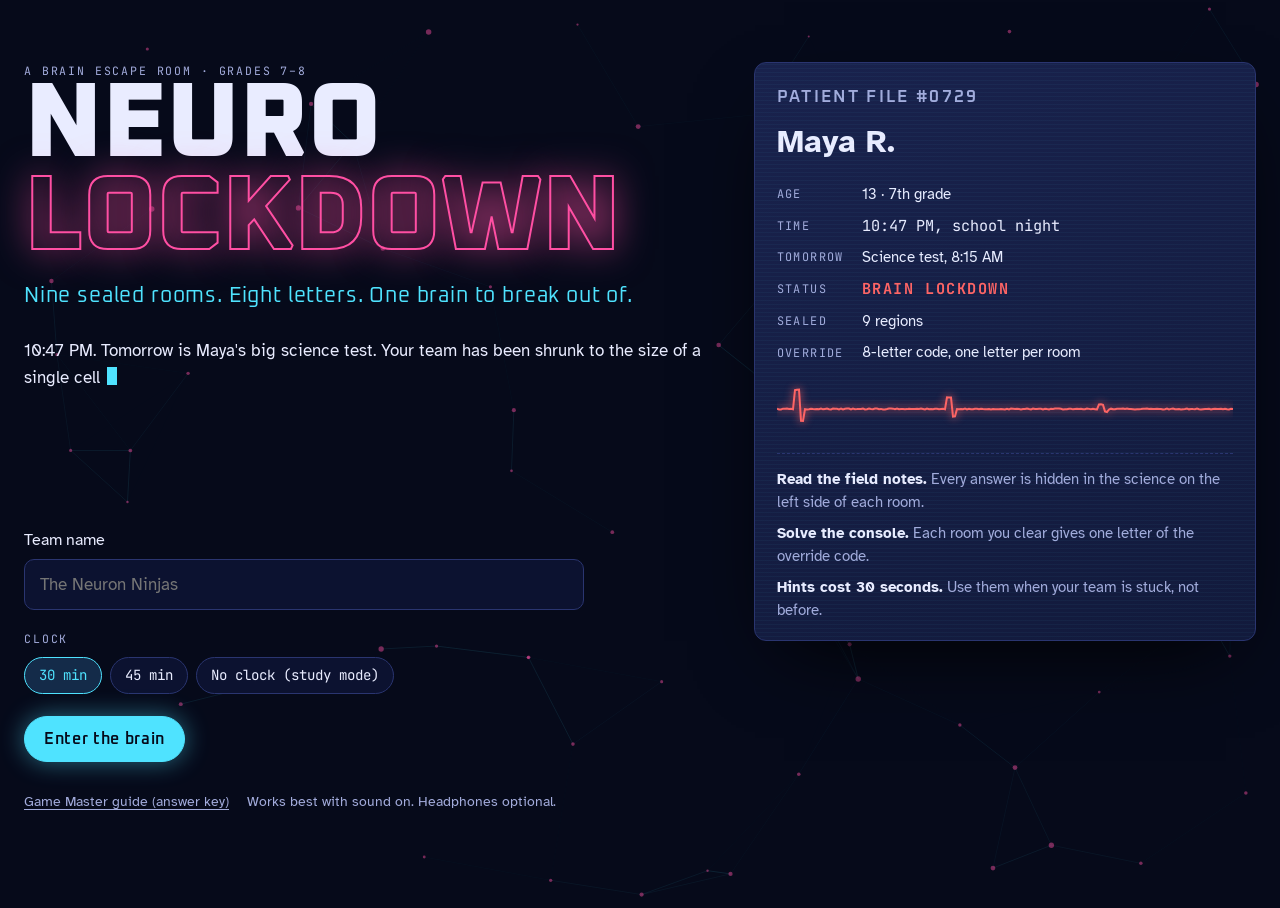
==== index.html @ 2f222283 "Add Neuro Lockdown, a brain escape room for the Choice Board project Nine-room browser escape room c" ====
<!doctype html>
<html lang="en">
<head>
<meta charset="utf-8">
<meta name="viewport" content="width=device-width, initial-scale=1, viewport-fit=cover">
<title>Neuro Lockdown</title>
<link rel="preconnect" href="https://fonts.googleapis.com">
<link rel="preconnect" href="https://fonts.gstatic.com" crossorigin>
<link rel="stylesheet" href="https://fonts.googleapis.com/css2?family=Atkinson+Hyperlegible:ital,wght@0,400;0,700;1,400&family=JetBrains+Mono:wght@400;600;700&family=Oxanium:wght@500;600;700;800&display=swap">
<style>
/* Layout: a fluorescence-microscope lab console. Brain map on the left, mission log on the right;
   each room opens as a two-bay station: field notes (learn) beside the puzzle console (prove it). */
:root{
  --void:#060a1a;      /* microscope darkfield */
  --deep:#0c1230;
  --panel:#121a3c;
  --panel-2:#19224d;
  --line:#2a3570;
  --text:#e9ecff;
  --muted:#a2abdb;
  --stain:#ff4fa3;     /* fluorescent neuron stain */
  --signal:#4fe3ff;    /* calcium-imaging cyan */
  --heat:#ffb547;      /* fMRI activation amber */
  --ok:#57efa2;
  --bad:#ff6363;
  --f-display:"Oxanium","Trebuchet MS",system-ui,sans-serif;
  --f-body:"Atkinson Hyperlegible",Verdana,system-ui,sans-serif;
  --f-mono:"JetBrains Mono",ui-monospace,Menlo,Consolas,monospace;
  --r:12px;
  --alarm:0;
  color-scheme:dark;
}
*{box-sizing:border-box}
[hidden]{display:none!important}
html,body{height:100%}
body{background:var(--void);color:var(--text);font:16px/1.55 var(--f-body);-webkit-font-smoothing:antialiased;overflow-x:hidden}
button,input,select{font:inherit;color:inherit}
button{cursor:pointer}
:focus-visible{outline:3px solid var(--signal);outline-offset:3px;border-radius:6px}
h1,h2,h3,h4{font-family:var(--f-display);text-wrap:balance;margin:0;letter-spacing:.01em}
p{margin:0}
.mono{font-family:var(--f-mono);font-variant-numeric:tabular-nums}
.eyebrow{font-family:var(--f-mono);font-size:.72rem;letter-spacing:.16em;text-transform:uppercase;color:var(--muted)}
#net{position:fixed;inset:0;width:100%;height:100%;z-index:0;pointer-events:none}
.app{position:relative;z-index:1;min-height:100%;display:flex;flex-direction:column;padding-inline:16px;padding-block:0 32px}
.wrap{width:100%;max-width:1240px;margin-inline:auto}

/* ---------- buttons ---------- */
.btn{display:inline-flex;align-items:center;justify-content:center;gap:.5em;border:1px solid var(--line);background:var(--panel-2);border-radius:999px;padding:.62em 1.2em;font-family:var(--f-display);font-weight:600;letter-spacing:.04em;transition:transform .15s,background .15s,border-color .15s,box-shadow .15s}
.btn:hover{border-color:var(--signal);transform:translateY(-1px)}
.btn:active{transform:translateY(1px)}
.btn:disabled{opacity:.45;cursor:not-allowed;transform:none}
.btn.primary{background:var(--signal);color:var(--void);border-color:var(--signal);box-shadow:0 0 24px color-mix(in srgb,var(--signal) 45%,transparent)}
.btn.primary:hover{box-shadow:0 0 36px color-mix(in srgb,var(--signal) 70%,transparent)}
.btn.ghost{background:transparent}
.btn.small{padding:.4em .9em;font-size:.85rem}
.linkbtn{background:none;border:0;color:var(--muted);text-decoration:underline;text-underline-offset:3px;padding:0}
.linkbtn:hover{color:var(--text)}

/* ---------- intro ---------- */
#intro{padding-block:clamp(24px,6vh,72px) 24px}
.intro-grid{display:grid;grid-template-columns:minmax(0,1.35fr) minmax(0,1fr);gap:clamp(24px,4vw,56px);align-items:start}
.title{font-size:clamp(3rem,9vw,6.6rem);line-height:.88;font-weight:800;letter-spacing:-.01em;text-transform:uppercase}
.title .l1{display:block;color:var(--text)}
.title .l2{display:block;color:transparent;-webkit-text-stroke:2px var(--stain);text-shadow:0 0 38px color-mix(in srgb,var(--stain) 55%,transparent)}
.tagline{margin-top:14px;font-family:var(--f-display);font-size:clamp(1.05rem,2vw,1.3rem);color:var(--signal);letter-spacing:.04em}
.story{margin-top:26px;max-width:62ch;font-size:1.08rem;color:var(--text);min-height:9.5em}
.story .caret{display:inline-block;width:.55em;height:1.05em;background:var(--signal);vertical-align:-.15em;margin-left:2px;animation:blink 1s steps(1) infinite}
@keyframes blink{50%{opacity:0}}
.setup{margin-top:26px;display:grid;gap:16px;max-width:560px}
.field label{display:block;margin-bottom:6px}
.field input[type=text]{width:100%;background:var(--deep);border:1px solid var(--line);border-radius:10px;padding:.7em .9em;font-size:1.05rem}
.field input[type=text]:focus{border-color:var(--signal);outline:none;box-shadow:0 0 0 3px color-mix(in srgb,var(--signal) 30%,transparent)}
.seg{display:flex;flex-wrap:wrap;gap:8px}
.seg input{position:absolute;opacity:0;pointer-events:none}
.seg label{border:1px solid var(--line);border-radius:999px;padding:.45em 1em;cursor:pointer;font-family:var(--f-mono);font-size:.88rem;background:var(--deep)}
.seg input:checked+label{border-color:var(--signal);color:var(--signal);background:color-mix(in srgb,var(--signal) 12%,var(--deep))}
.seg input:focus-visible+label{outline:3px solid var(--signal);outline-offset:2px}
.intro-actions{display:flex;flex-wrap:wrap;gap:12px;align-items:center}
.intro-foot{margin-top:28px;display:flex;flex-wrap:wrap;gap:18px;color:var(--muted);font-size:.9rem}

.casefile{position:relative;background:linear-gradient(160deg,var(--panel-2),var(--panel));border:1px solid var(--line);border-radius:var(--r);padding:22px 22px 18px;box-shadow:0 30px 80px -30px #000}
.casefile::before{content:"";position:absolute;inset:0;border-radius:inherit;background:repeating-linear-gradient(0deg,transparent 0 3px,color-mix(in srgb,var(--signal) 4%,transparent) 3px 4px);pointer-events:none}
.casefile h2{font-size:1.05rem;letter-spacing:.14em;text-transform:uppercase;color:var(--muted);font-weight:600}
.casefile .pname{font-size:2rem;font-weight:700;margin-top:6px}
.casefile dl{display:grid;grid-template-columns:auto 1fr;gap:8px 18px;margin:16px 0 0;font-size:.95rem}
.casefile dt{font-family:var(--f-mono);font-size:.74rem;letter-spacing:.12em;text-transform:uppercase;color:var(--muted);padding-top:.2em}
.casefile dd{margin:0}
.status-lock{color:var(--bad);font-family:var(--f-mono);font-weight:700;letter-spacing:.1em;animation:flick 2.4s infinite}
@keyframes flick{0%,100%{opacity:1}47%{opacity:1}48%{opacity:.3}50%{opacity:1}72%{opacity:.6}73%{opacity:1}}
.mini-ecg{margin-top:16px;width:100%;height:56px;display:block}
.howto{margin-top:16px;border-top:1px dashed var(--line);padding-top:14px;display:grid;gap:8px;font-size:.93rem;color:var(--muted)}
.howto b{color:var(--text)}

/* ---------- HUD ---------- */
#hud{position:sticky;top:env(safe-area-inset-top,0px);z-index:20;margin-inline:-16px;padding:10px 16px;background:color-mix(in srgb,var(--void) 82%,transparent);backdrop-filter:blur(10px);border-bottom:1px solid var(--line)}
.hud-in{display:flex;align-items:center;gap:16px 24px;flex-wrap:wrap}
.brand{font-family:var(--f-display);font-weight:800;letter-spacing:.08em;text-transform:uppercase;font-size:1rem;line-height:1.1}
.brand small{display:block;font-family:var(--f-mono);font-weight:400;letter-spacing:.1em;color:var(--muted);font-size:.7rem;text-transform:none}
.timer{font-family:var(--f-mono);font-weight:700;font-size:1.7rem;font-variant-numeric:tabular-nums;color:var(--heat);text-shadow:0 0 18px color-mix(in srgb,var(--heat) 45%,transparent);min-width:5.2ch}
.timer.low{color:var(--bad);animation:pulse 1s infinite}
.timer.over{color:var(--bad)}
@keyframes pulse{50%{opacity:.55}}
.code{display:flex;gap:6px;align-items:center}
.code .lbl{margin-right:4px}
.slot{width:30px;height:38px;border-radius:6px;border:1px dashed var(--line);display:grid;place-items:center;font-family:var(--f-mono);font-weight:700;font-size:1.1rem;color:var(--muted)}
.slot.on{border:1px solid var(--stain);color:var(--text);background:color-mix(in srgb,var(--stain) 18%,var(--deep));box-shadow:0 0 14px color-mix(in srgb,var(--stain) 40%,transparent)}
.slot.pop{animation:pop .7s cubic-bezier(.2,1.6,.4,1)}
@keyframes pop{0%{transform:scale(.3) rotate(-20deg)}100%{transform:none}}
.hud-actions{margin-left:auto;display:flex;gap:8px;flex-wrap:wrap}

/* ---------- hub ---------- */
#hub{padding-block:22px}
.hub-grid{display:grid;grid-template-columns:minmax(0,1.55fr) minmax(0,1fr);gap:24px;align-items:start}
.mapcard{position:relative;background:radial-gradient(120% 90% at 40% 45%,color-mix(in srgb,var(--panel-2) 90%,transparent),color-mix(in srgb,var(--deep) 70%,transparent));border:1px solid var(--line);border-radius:var(--r);padding:14px}
.mapcard .eyebrow{position:absolute;left:18px;top:14px}
.maplegend{display:flex;gap:16px;flex-wrap:wrap;font-size:.82rem;color:var(--muted);padding:4px 6px 0}
.maplegend i{display:inline-block;width:10px;height:10px;border-radius:50%;margin-right:6px;vertical-align:-1px}
#brain{width:100%;height:auto;display:block;overflow:visible}
#brain .cere{fill:color-mix(in srgb,var(--panel-2) 70%,var(--void));stroke:color-mix(in srgb,var(--signal) 55%,transparent);stroke-width:2}
#brain .lobe{opacity:.55}
#brain .lobe.frontal{fill:color-mix(in srgb,var(--heat) 22%,transparent)}
#brain .lobe.temporal{fill:color-mix(in srgb,var(--signal) 18%,transparent)}
#brain .gyri path{fill:none;stroke:color-mix(in srgb,var(--signal) 22%,transparent);stroke-width:1.6;stroke-linecap:round}
#brain .sulcus{fill:none;stroke:color-mix(in srgb,var(--signal) 50%,transparent);stroke-width:2.2;stroke-linecap:round}
#brain .cbl{fill:color-mix(in srgb,var(--panel) 80%,var(--void));stroke:color-mix(in srgb,var(--signal) 40%,transparent);stroke-width:2}
#brain .cbl-f{fill:none;stroke:color-mix(in srgb,var(--signal) 25%,transparent);stroke-width:1.4}
#brain .stem{fill:color-mix(in srgb,var(--stain) 14%,var(--panel));stroke:color-mix(in srgb,var(--stain) 55%,transparent);stroke-width:2}
#brain .deep{fill:color-mix(in srgb,var(--stain) 30%,transparent);stroke:var(--stain);stroke-width:1.6}
#brain .hippo{fill:none;stroke:color-mix(in srgb,var(--stain) 55%,transparent);stroke-width:12;stroke-linecap:round}
#brain .ring{fill:none;stroke:color-mix(in srgb,var(--stain) 60%,transparent);stroke-width:3;stroke-dasharray:3 7;stroke-linecap:round}
#brain .neuron{fill:none;stroke:color-mix(in srgb,var(--signal) 70%,transparent);stroke-width:2;stroke-linecap:round}
#brain .neuron-soma{fill:color-mix(in srgb,var(--signal) 40%,transparent);stroke:var(--signal);stroke-width:1.5}
#brain .face-lbl{font-family:var(--f-mono);font-size:11px;letter-spacing:.14em;fill:var(--muted)}
.mk{cursor:pointer}
.mk .ring-a{fill:none;stroke:var(--signal);stroke-width:2;opacity:0;transform-box:fill-box;transform-origin:center}
.mk.open .ring-a{opacity:1;animation:ping 2s infinite}
@keyframes ping{0%{transform:scale(.8);opacity:.9}100%{transform:scale(2.1);opacity:0}}
.mk .dot{fill:var(--deep);stroke:var(--muted);stroke-width:2;transition:fill .2s}
.mk.open .dot{fill:color-mix(in srgb,var(--signal) 30%,var(--deep));stroke:var(--signal)}
.mk.solved .dot{fill:color-mix(in srgb,var(--ok) 30%,var(--deep));stroke:var(--ok)}
.mk.final.open .dot{fill:color-mix(in srgb,var(--heat) 35%,var(--deep));stroke:var(--heat)}
.mk.final.open .ring-a{stroke:var(--heat)}
.mk:hover .dot,.mk:focus-visible .dot{fill:color-mix(in srgb,var(--signal) 55%,var(--deep))}
.mk .glyph{fill:none;stroke:var(--muted);stroke-width:1.8;stroke-linecap:round;stroke-linejoin:round;pointer-events:none}
.mk .ltr{font-family:var(--f-mono);font-weight:700;font-size:14px;fill:var(--ok);pointer-events:none}
.mk .lbl{font-family:var(--f-display);font-weight:600;font-size:13.5px;fill:var(--text);paint-order:stroke;stroke:var(--void);stroke-width:4px;stroke-linejoin:round;pointer-events:none}
.mk.locked .lbl{fill:var(--muted)}
.mk:focus{outline:none}
.mk:focus-visible .dot{stroke:var(--heat);stroke-width:3}

.log{background:color-mix(in srgb,var(--panel) 92%,transparent);border:1px solid var(--line);border-radius:var(--r);padding:18px}
.log h2{font-size:1.25rem}
.log .brief{color:var(--muted);margin-top:6px;font-size:.95rem}
.progress{margin-top:14px;height:8px;background:var(--deep);border-radius:99px;overflow:hidden;border:1px solid var(--line)}
.progress i{display:block;height:100%;width:0;background:linear-gradient(90deg,var(--signal),var(--stain));transition:width .6s}
.rooms{list-style:none;margin:14px 0 0;padding:0;display:grid;gap:6px}
.rooms button{width:100%;display:grid;grid-template-columns:28px 1fr auto;gap:12px;align-items:center;text-align:left;border:1px solid transparent;background:transparent;border-radius:10px;padding:8px 10px;transition:background .15s,border-color .15s}
.rooms button:hover:not(:disabled){background:var(--panel-2);border-color:var(--line)}
.rooms button:disabled{cursor:not-allowed;opacity:.55}
.rooms .st{width:26px;height:26px;border-radius:50%;display:grid;place-items:center;border:2px solid var(--muted);font-family:var(--f-mono);font-size:.8rem;font-weight:700}
.rooms .open .st{border-color:var(--signal);box-shadow:0 0 10px color-mix(in srgb,var(--signal) 50%,transparent)}
.rooms .solved .st{border-color:var(--ok);color:var(--ok)}
.rooms .final .st{border-color:var(--heat)}
.rooms .nm{font-family:var(--f-display);font-weight:600;line-height:1.2}
.rooms .nm small{display:block;font-family:var(--f-body);font-weight:400;color:var(--muted);font-size:.84rem}
.rooms .tg{font-family:var(--f-mono);font-size:.72rem;letter-spacing:.1em;text-transform:uppercase;color:var(--muted)}
.rooms .solved .tg{color:var(--ok)}
.rooms .open .tg{color:var(--signal)}

/* ---------- room ---------- */
#room{padding-block:18px}
.room-head{display:flex;flex-wrap:wrap;align-items:end;gap:10px 20px;justify-content:space-between}
.room-head h2{font-size:clamp(1.8rem,4vw,2.7rem);line-height:1.05;font-weight:800}
.room-head h2 span{color:var(--stain)}
.room-head .sub{color:var(--muted);margin-top:4px}
.room-grid{margin-top:16px;display:grid;grid-template-columns:minmax(0,1fr) minmax(0,1.25fr);gap:18px;align-items:start}
.notes{background:color-mix(in srgb,var(--panel) 94%,transparent);border:1px solid var(--line);border-radius:var(--r);padding:20px 22px;max-height:calc(100vh - 190px);overflow:auto}
.notes .eyebrow{display:flex;justify-content:space-between;gap:8px}
.notes .lead{font-size:1.1rem;margin-top:10px}
.notes h4{font-size:1rem;letter-spacing:.06em;text-transform:uppercase;color:var(--signal);margin-top:18px}
.notes ul{margin:8px 0 0;padding-left:1.1em;display:grid;gap:4px}
.notes p{margin-top:8px}
.notes dl{margin:8px 0 0;display:grid;gap:10px}
.notes dt{font-family:var(--f-display);font-weight:700;color:var(--heat)}
.notes dd{margin:2px 0 0}
.notes .pron{font-family:var(--f-mono);font-size:.85em;color:var(--muted)}
.notes .mission{margin-top:18px;border:1px solid color-mix(in srgb,var(--heat) 50%,var(--line));background:color-mix(in srgb,var(--heat) 8%,transparent);border-radius:10px;padding:12px 14px}
.notes .mission b{color:var(--heat);font-family:var(--f-display);letter-spacing:.06em;text-transform:uppercase;font-size:.85rem;display:block}
.term{color:var(--stain);font-weight:700}
.console{position:relative;background:linear-gradient(180deg,var(--panel-2),var(--panel));border:1px solid var(--line);border-radius:var(--r);padding:20px;min-height:420px;overflow:hidden}
.console::after{content:"";position:absolute;inset:0;pointer-events:none;background:radial-gradient(120% 90% at 50% 50%,transparent 55%,color-mix(in srgb,var(--bad) calc(var(--alarm) * 60%),transparent));transition:background .6s}
.console h3{font-size:1.05rem;letter-spacing:.1em;text-transform:uppercase;color:var(--muted);font-weight:600}
.feedback{min-height:1.6em;margin-top:12px;font-weight:700}
.feedback.good{color:var(--ok)}
.feedback.badf{color:var(--bad)}
.hintbar{margin-top:14px;display:flex;flex-wrap:wrap;gap:10px;align-items:center}
.hintbar .cost{color:var(--muted);font-size:.85rem}
.hints{list-style:none;padding:0;margin:10px 0 0;display:grid;gap:8px}
.hints li{border-left:3px solid var(--heat);background:color-mix(in srgb,var(--heat) 8%,transparent);padding:8px 12px;border-radius:0 8px 8px 0;animation:slidein .35s ease-out}
@keyframes slidein{from{opacity:0;transform:translateX(-8px)}}
.shake{animation:shake .45s}
@keyframes shake{20%,60%{transform:translateX(-7px)}40%,80%{transform:translateX(7px)}}

/* solved overlay */
.solved-panel{display:grid;gap:16px;justify-items:start;animation:slidein .4s}
.bigletter{width:110px;height:130px;border-radius:14px;display:grid;place-items:center;font-family:var(--f-mono);font-weight:700;font-size:4.2rem;color:var(--text);background:color-mix(in srgb,var(--stain) 22%,var(--deep));border:2px solid var(--stain);box-shadow:0 0 50px color-mix(in srgb,var(--stain) 60%,transparent);animation:flip .9s cubic-bezier(.2,1.4,.4,1)}
@keyframes flip{0%{transform:perspective(500px) rotateY(180deg) scale(.4);opacity:0}100%{transform:none;opacity:1}}
.factcard{border:1px solid var(--line);border-radius:10px;padding:12px 14px;background:var(--deep);max-width:60ch}
.factcard b{font-family:var(--f-display);color:var(--signal);letter-spacing:.06em;text-transform:uppercase;font-size:.8rem;display:block;margin-bottom:4px}
.row{display:flex;flex-wrap:wrap;gap:10px;align-items:center}

/* brainstem */
.monitor{background:#02060f;border:1px solid var(--line);border-radius:10px;padding:10px 12px}
.ecg{width:100%;height:120px;display:block}
.vitals{display:flex;flex-wrap:wrap;gap:6px 18px;font-family:var(--f-mono);font-size:.82rem;color:var(--muted);margin-top:6px}
.vitals b{color:var(--ok);font-size:1.05rem}
.vitals .sys{margin-left:auto;color:var(--bad);font-weight:700;letter-spacing:.08em}
.vitals .sys.ok{color:var(--ok)}
.sliders{display:grid;gap:14px;margin-top:16px}
.sl label{display:flex;justify-content:space-between;gap:10px;font-family:var(--f-display);font-weight:600}
.sl label output{font-family:var(--f-mono);color:var(--heat);font-size:1.05rem}
.sl small{display:block;color:var(--muted);font-size:.85rem;margin-bottom:4px}
input[type=range]{width:100%;accent-color:var(--signal);height:28px}
.chips{display:flex;flex-wrap:wrap;gap:8px;margin-top:6px}
.chip{border:1px solid var(--line);background:var(--deep);border-radius:999px;padding:.45em 1em;font-family:var(--f-display);font-weight:600}
.chip[aria-pressed=true]{border-color:var(--heat);color:var(--heat);background:color-mix(in srgb,var(--heat) 12%,var(--deep))}
fieldset{border:0;padding:0;margin:0}
legend{font-family:var(--f-display);font-weight:600;padding:0}

/* thalamus */
.board{position:relative;display:grid;grid-template-columns:1fr auto 1fr;gap:12px;align-items:center;margin-top:12px}
.board svg.cables{position:absolute;inset:0;width:100%;height:100%;pointer-events:none;overflow:visible}
.jacks{display:grid;gap:10px;position:relative;z-index:1}
.jack{display:flex;align-items:center;gap:10px;border:1px solid var(--line);background:var(--deep);border-radius:10px;padding:.55em .8em;font-family:var(--f-display);font-weight:600;text-align:left;line-height:1.15;transition:border-color .15s,background .15s}
.jacks.out .jack{flex-direction:row-reverse;text-align:right}
.jack .pin{flex:none;width:14px;height:14px;border-radius:50%;border:2px solid var(--muted);background:var(--void)}
.jack small{display:block;font-family:var(--f-body);font-weight:400;color:var(--muted);font-size:.78rem}
.jack.armed{border-color:var(--heat);background:color-mix(in srgb,var(--heat) 14%,var(--deep))}
.jack.wired .pin{border-color:var(--c,var(--signal));background:var(--c,var(--signal))}
.core{position:relative;z-index:0;width:clamp(74px,12vw,110px);aspect-ratio:1;border-radius:50%;display:grid;place-items:center;text-align:center;font-family:var(--f-mono);font-size:.68rem;letter-spacing:.12em;color:var(--stain);background:radial-gradient(circle,color-mix(in srgb,var(--stain) 30%,var(--deep)),var(--deep) 70%);border:2px solid color-mix(in srgb,var(--stain) 60%,transparent)}
.core.live{animation:corepulse 1.2s infinite}
@keyframes corepulse{50%{box-shadow:0 0 40px color-mix(in srgb,var(--stain) 70%,transparent)}}
.cable{fill:none;stroke-width:3.5;stroke-linecap:round;opacity:.9}
.cable.flow{stroke-dasharray:6 10;animation:flow .6s linear infinite}
@keyframes flow{to{stroke-dashoffset:-16}}

/* hypothalamus */
.alertcard{border:1px solid var(--line);border-radius:12px;padding:16px;background:var(--deep);display:grid;grid-template-columns:auto 1fr;gap:16px;align-items:center;margin-top:12px}
.alertcard p{font-size:1.15rem;font-weight:700}
.alertcard .tag{font-family:var(--f-mono);font-size:.72rem;letter-spacing:.14em;color:var(--bad)}
.thermo{width:34px;height:120px;border-radius:17px;border:2px solid var(--line);position:relative;overflow:hidden;background:#02060f}
.thermo i{position:absolute;left:0;right:0;bottom:0;height:var(--lvl,90%);background:var(--bad);transition:height .8s,background .8s}
.thermo.okk i{background:var(--ok);height:50%}
.resp{display:grid;grid-template-columns:repeat(3,minmax(0,1fr));gap:10px;margin-top:16px}
.resp button{border:1px solid var(--line);background:var(--panel);border-radius:10px;padding:.8em .6em;font-family:var(--f-display);font-weight:600;line-height:1.2}
.resp button:hover{border-color:var(--signal)}
.resp button small{display:block;font-family:var(--f-body);font-weight:400;color:var(--muted);font-size:.78rem;margin-top:2px}
.pips{display:flex;gap:6px;margin-top:14px}
.pips i{flex:1;height:6px;border-radius:3px;background:var(--line)}
.pips i.on{background:var(--ok)}

/* amygdala */
.stressbar{display:grid;grid-template-columns:auto 1fr auto;gap:12px;align-items:center;font-family:var(--f-mono);font-size:.85rem}
.stressbar .bar{height:14px;border-radius:7px;background:var(--deep);border:1px solid var(--line);overflow:hidden}
.stressbar .bar i{display:block;height:100%;width:100%;background:linear-gradient(90deg,var(--heat),var(--bad));transition:width 1s}
.breathe-stage{position:relative;height:250px;display:grid;place-items:center;margin-top:10px}
.lung{width:90px;height:90px;border-radius:50%;background:radial-gradient(circle at 35% 35%,color-mix(in srgb,var(--signal) 80%,white),color-mix(in srgb,var(--signal) 35%,var(--deep)));box-shadow:0 0 60px color-mix(in srgb,var(--signal) 50%,transparent);transition:transform 4s cubic-bezier(.4,0,.3,1)}
.lung.in{transform:scale(2.4)}
.guide-ring{position:absolute;width:216px;height:216px;border-radius:50%;border:2px dashed color-mix(in srgb,var(--signal) 50%,transparent)}
.cue{text-align:center;margin:4px 0 12px;min-height:3.2em;font-family:var(--f-display);font-size:1.35rem;font-weight:700}
.cue small{display:block;font-family:var(--f-body);font-weight:400;font-size:.9rem;color:var(--muted)}
.breathe-btn{width:100%;padding:1em;border-radius:14px;border:2px solid var(--signal);background:color-mix(in srgb,var(--signal) 14%,var(--deep));font-family:var(--f-display);font-weight:700;font-size:1.1rem;letter-spacing:.06em;touch-action:none;user-select:none;-webkit-user-select:none}
.breathe-btn.hold{background:var(--signal);color:var(--void)}
.cycles{display:flex;gap:10px;justify-content:center;margin-top:12px}
.cycles i{width:14px;height:14px;border-radius:50%;border:2px solid var(--muted)}
.cycles i.on{background:var(--ok);border-color:var(--ok)}

/* hippocampus */
.orbs{display:grid;grid-template-columns:repeat(2,minmax(0,1fr));gap:14px;max-width:420px;margin:16px auto 0}
.orb{aspect-ratio:1.35;border-radius:18px;border:2px solid color-mix(in srgb,var(--c) 55%,transparent);background:color-mix(in srgb,var(--c) 10%,var(--deep));display:grid;place-items:center;align-content:center;gap:6px;font-family:var(--f-display);font-weight:700;font-size:1.05rem;letter-spacing:.06em;color:var(--text);transition:background .12s,box-shadow .12s,transform .12s}
.orb svg{width:38px;height:38px;fill:none;stroke:var(--c);stroke-width:2;stroke-linecap:round;stroke-linejoin:round}
.orb.lit{background:color-mix(in srgb,var(--c) 70%,var(--deep));box-shadow:0 0 40px var(--c);transform:scale(1.04);color:var(--void)}
.orb.lit svg{stroke:var(--void)}
.orb:disabled{cursor:default}
.mem-status{text-align:center;margin-top:14px;font-family:var(--f-mono);color:var(--muted)}

/* temporal */
.radio{background:#02060f;border:1px solid var(--line);border-radius:12px;padding:14px}
.radio canvas{width:100%;height:90px;display:block}
.freq{display:flex;justify-content:space-between;align-items:baseline;margin-top:8px}
.freq .mhz{font-family:var(--f-mono);font-size:2rem;font-weight:700;color:var(--heat)}
.freq .lockst{font-family:var(--f-mono);font-size:.8rem;letter-spacing:.12em;color:var(--muted)}
.freq .lockst.on{color:var(--ok)}
.transcript{margin-top:14px;font-family:var(--f-mono);font-size:.95rem;line-height:1.6;border:1px dashed var(--line);border-radius:10px;padding:12px 14px;min-height:8.5em;transition:filter .2s;word-break:break-word}
.pw{display:flex;gap:10px;margin-top:14px;flex-wrap:wrap}
.pw input{flex:1;min-width:160px;background:var(--deep);border:1px solid var(--line);border-radius:10px;padding:.65em .9em;font-family:var(--f-mono);text-transform:uppercase;letter-spacing:.1em}

/* limbic */
.team{display:grid;grid-template-columns:repeat(4,minmax(0,1fr));gap:10px;margin-top:14px}
.member{border:1px solid var(--line);background:var(--deep);border-radius:12px;padding:14px 8px;font-family:var(--f-display);font-weight:700;line-height:1.2;min-height:84px;display:grid;place-items:center;text-align:center;transition:all .15s}
.member[aria-pressed=true]{border-color:var(--stain);background:color-mix(in srgb,var(--stain) 20%,var(--deep));box-shadow:0 0 18px color-mix(in srgb,var(--stain) 35%,transparent)}
.member.win{border-color:var(--ok);background:color-mix(in srgb,var(--ok) 18%,var(--deep))}
.member.out{opacity:.25}

/* synapse */
.syn-wrap{display:grid;grid-template-columns:minmax(0,1fr) minmax(0,1.1fr);gap:16px;align-items:center;margin-top:12px}
.syn svg{width:100%;height:auto;display:block}
.scen{border:1px solid var(--line);border-radius:12px;background:var(--deep);padding:16px}
.scen p{font-size:1.1rem;font-weight:700;margin-top:6px}
.mols{display:grid;grid-template-columns:repeat(3,minmax(0,1fr));gap:10px;margin-top:14px}
.mol{font-size:.92rem;min-width:0;overflow-wrap:anywhere;border:2px solid var(--c);background:color-mix(in srgb,var(--c) 12%,var(--deep));border-radius:12px;padding:.8em .4em;font-family:var(--f-display);font-weight:700;line-height:1.2}
.mol:hover{background:color-mix(in srgb,var(--c) 26%,var(--deep))}
.mol small{display:block;font-family:var(--f-mono);font-weight:400;font-size:.72rem;color:var(--muted);margin-top:3px}

/* frontal */
.codebox{display:flex;gap:8px;flex-wrap:wrap;justify-content:center;margin-top:18px}
.cslot{width:48px;height:60px;border-radius:10px;border:2px dashed var(--line);display:grid;place-items:center;font-family:var(--f-mono);font-weight:700;font-size:1.8rem;background:var(--deep)}
.cslot.fill{border:2px solid var(--signal);color:var(--text);cursor:pointer}
.tiles{display:flex;gap:8px;flex-wrap:wrap;justify-content:center;margin-top:18px;min-height:60px}
.tile{width:48px;height:56px;border-radius:10px;border:1px solid var(--stain);background:color-mix(in srgb,var(--stain) 20%,var(--deep));font-family:var(--f-mono);font-weight:700;font-size:1.6rem;transition:transform .15s}
.tile:hover{transform:translateY(-3px)}
.tile:disabled{visibility:hidden}
.redzone{margin-top:26px;border-top:1px dashed var(--line);padding-top:18px;display:grid;justify-items:center;gap:8px;text-align:center}
.bigred{width:120px;height:120px;border-radius:50%;border:6px solid #5a1020;background:radial-gradient(circle at 38% 32%,#ff8a8a,#e0213b 55%,#8c0f22);color:#fff;font-family:var(--f-display);font-weight:800;font-size:.95rem;letter-spacing:.04em;line-height:1.1;box-shadow:0 10px 0 #5a1020,0 0 40px color-mix(in srgb,var(--bad) 60%,transparent);transition:transform .08s,box-shadow .08s;animation:tempt 2.2s infinite}
.bigred:active{transform:translateY(8px);box-shadow:0 2px 0 #5a1020}
@keyframes tempt{50%{box-shadow:0 10px 0 #5a1020,0 0 70px var(--bad)}}

/* ---------- win ---------- */
#win{padding-block:24px}
.doors{position:fixed;inset:0;z-index:60;display:grid;grid-template-columns:1fr 1fr;pointer-events:none}
.doors div{background:linear-gradient(90deg,var(--panel-2),var(--deep));border:1px solid var(--line);transition:transform 1.6s cubic-bezier(.7,0,.2,1) .5s;display:grid;align-items:center;font-family:var(--f-display);font-weight:800;font-size:clamp(2rem,8vw,5rem);color:var(--ok);text-shadow:0 0 30px var(--ok)}
.doors div:first-child{justify-items:end;padding-right:12px}
.doors div:last-child{justify-items:start;padding-left:12px;background:linear-gradient(270deg,var(--panel-2),var(--deep))}
.doors.open div:first-child{transform:translateX(-101%)}
.doors.open div:last-child{transform:translateX(101%)}
.cert{position:relative;background:linear-gradient(160deg,var(--panel-2),var(--panel));border:1px solid var(--line);border-radius:18px;padding:clamp(20px,4vw,40px);overflow:hidden}
.cert::before{content:"";position:absolute;inset:10px;border:1px solid color-mix(in srgb,var(--heat) 40%,transparent);border-radius:12px;pointer-events:none}
.cert h2{font-size:clamp(2.2rem,6vw,4rem);font-weight:800;line-height:.95;text-transform:uppercase}
.cert h2 span{color:var(--ok);text-shadow:0 0 30px color-mix(in srgb,var(--ok) 50%,transparent)}
.cert .who{margin-top:14px;font-size:1.2rem}
.stats{display:grid;grid-template-columns:repeat(4,minmax(0,1fr));gap:12px;margin-top:22px}
.stat{border:1px solid var(--line);border-radius:12px;padding:12px 14px;background:var(--deep)}
.stat b{display:block;font-family:var(--f-mono);font-size:1.6rem;color:var(--heat)}
.stat span{font-size:.85rem;color:var(--muted)}
.badges{display:flex;flex-wrap:wrap;gap:8px;margin-top:16px}
.badge{border:1px solid var(--ok);color:var(--ok);border-radius:999px;padding:.3em .9em;font-family:var(--f-mono);font-size:.8rem;letter-spacing:.06em}
.badge.miss{border-color:var(--line);color:var(--muted)}
.glossary{margin-top:28px}
.glossary h3{font-size:1.3rem}
.gloss{display:grid;grid-template-columns:repeat(3,minmax(0,1fr));gap:10px;margin-top:12px}
.gloss div{border:1px solid var(--line);border-radius:10px;padding:10px 12px;background:color-mix(in srgb,var(--deep) 80%,transparent)}
.gloss b{font-family:var(--f-display);color:var(--stain)}
.gloss .sec b{color:var(--signal)}
.gloss p{font-size:.9rem;margin-top:2px}

/* ---------- modal / toast / flash ---------- */
.modal{position:fixed;inset:0;z-index:50;background:color-mix(in srgb,var(--void) 75%,transparent);backdrop-filter:blur(6px);display:grid;place-items:center;padding:16px}
.modal-card{position:relative;width:min(760px,100%);max-height:calc(100vh - 32px);overflow:auto;background:var(--panel);border:1px solid var(--line);border-radius:16px;padding:24px;box-shadow:0 40px 100px -20px #000}
.modal-card h2{font-size:1.6rem;padding-right:40px}
.modal-x{position:absolute;right:14px;top:14px;width:36px;height:36px;border-radius:50%;border:1px solid var(--line);background:var(--deep);font-size:1.2rem;line-height:1}
.termgrid{display:flex;flex-wrap:wrap;gap:8px;margin-top:12px}
.termgrid span{border:1px solid var(--line);border-radius:999px;padding:.3em .8em;font-size:.88rem;color:var(--muted)}
.termgrid span.on{border-color:var(--stain);color:var(--text);background:color-mix(in srgb,var(--stain) 16%,transparent)}
.jlist{display:grid;gap:10px;margin-top:16px}
.gm-table{width:100%;border-collapse:collapse;margin-top:12px;font-size:.92rem}
.gm-table th,.gm-table td{border-bottom:1px solid var(--line);padding:8px 6px;text-align:left;vertical-align:top}
.gm-table th{font-family:var(--f-display);white-space:nowrap}
.gm-scroll{overflow-x:auto}
#toast{position:fixed;left:50%;bottom:calc(20px + env(safe-area-inset-bottom,0px));transform:translateX(-50%);z-index:70;background:var(--panel-2);border:1px solid var(--line);border-radius:999px;padding:.6em 1.2em;font-weight:700;opacity:0;transition:opacity .25s,transform .25s;pointer-events:none;max-width:calc(100% - 32px);text-align:center}
#toast.on{opacity:1;transform:translateX(-50%) translateY(-6px)}
#flash{position:fixed;inset:0;z-index:65;display:grid;place-items:center;padding:16px;background:color-mix(in srgb,var(--bad) 30%,var(--void));animation:flashin .3s}
#flash .fcard{max-width:520px;background:var(--panel);border:2px solid var(--bad);border-radius:16px;padding:24px;text-align:left}
#flash h2{color:var(--bad);font-size:1.9rem}
#flash p{margin-top:10px}
@keyframes flashin{from{opacity:0}}

/* ---------- responsive ---------- */
@media (max-width:980px){
  .intro-grid,.hub-grid,.room-grid{grid-template-columns:minmax(0,1fr)}
  .notes{max-height:none}
  .stats{grid-template-columns:repeat(2,minmax(0,1fr))}
  .gloss{grid-template-columns:repeat(2,minmax(0,1fr))}
}
@media (max-width:620px){
  .team{grid-template-columns:repeat(2,minmax(0,1fr))}
  .resp{grid-template-columns:repeat(2,minmax(0,1fr))}
  .syn-wrap{grid-template-columns:minmax(0,1fr)}
  .gloss{grid-template-columns:minmax(0,1fr)}
  .slot{width:24px;height:32px;font-size:.95rem}
  .code .lbl{display:none}
  .timer{font-size:1.35rem}
  .hud-actions{margin-left:0;width:100%}
  #hud{position:relative;top:0}
  .jack{padding:.45em .5em;font-size:.88rem}
  .jack small{display:none}
  .cslot,.tile{width:36px;height:46px;font-size:1.3rem}
}
@media (prefers-reduced-motion:reduce){
  *,*::before,*::after{animation-duration:.01ms!important;animation-iteration-count:1!important;transition-duration:.01ms!important}
  .lung{transition-duration:4s!important}
}
</style>
</head>
<body>

<canvas id="net" aria-hidden="true"></canvas>
<div class="app">
  <!-- HUD -->
  <header id="hud" hidden>
    <div class="wrap hud-in">
      <div class="brand">Neuro Lockdown<small id="hud-team">Team</small></div>
      <div class="timer" id="timer" aria-live="off" title="Time left">30:00</div>
      <div class="code" aria-label="Override code letters collected"><span class="eyebrow lbl">Code</span><span id="slots" class="code"></span></div>
      <div class="hud-actions">
        <button class="btn small ghost" data-act="map" id="btn-map">Brain map</button>
        <button class="btn small ghost" data-act="journal">Field journal</button>
        <button class="btn small ghost" data-act="sound" id="btn-sound" aria-pressed="true">Sound on</button>
      </div>
    </div>
  </header>

  <!-- INTRO -->
  <main id="intro" class="wrap">
    <div class="intro-grid">
      <section>
        <p class="eyebrow">A brain escape room · Grades 7–8</p>
        <h1 class="title"><span class="l1">Neuro</span><span class="l2">Lockdown</span></h1>
        <p class="tagline">Nine sealed rooms. Eight letters. One brain to break out of.</p>
        <p class="story" id="story" aria-live="polite"></p>
        <form class="setup" id="setup" autocomplete="off">
          <div class="field">
            <label for="team">Team name</label>
            <input type="text" id="team" maxlength="28" placeholder="The Neuron Ninjas">
          </div>
          <div class="field">
            <span class="eyebrow" id="clock-lbl">Clock</span>
            <div class="seg" role="radiogroup" aria-labelledby="clock-lbl" style="margin-top:6px">
              <input type="radio" name="mins" id="m30" value="30" checked><label for="m30">30 min</label>
              <input type="radio" name="mins" id="m45" value="45"><label for="m45">45 min</label>
              <input type="radio" name="mins" id="m0" value="0"><label for="m0">No clock (study mode)</label>
            </div>
          </div>
          <div class="intro-actions">
            <button class="btn primary" type="submit" id="go">Enter the brain</button>
            <button class="btn ghost" type="button" data-act="resume" id="resume" hidden>Resume saved game</button>
          </div>
        </form>
        <div class="intro-foot">
          <button class="linkbtn" data-act="gm">Game Master guide (answer key)</button>
          <span>Works best with sound on. Headphones optional.</span>
        </div>
      </section>
      <aside class="casefile" aria-label="Patient file">
        <h2>Patient file #0729</h2>
        <p class="pname">Maya R.</p>
        <dl>
          <dt>Age</dt><dd>13 · 7th grade</dd>
          <dt>Time</dt><dd class="mono">10:47 PM, school night</dd>
          <dt>Tomorrow</dt><dd>Science test, 8:15 AM</dd>
          <dt>Status</dt><dd><span class="status-lock">BRAIN LOCKDOWN</span></dd>
          <dt>Sealed</dt><dd>9 regions</dd>
          <dt>Override</dt><dd>8-letter code, one letter per room</dd>
        </dl>
        <canvas class="mini-ecg" id="mini-ecg" aria-hidden="true"></canvas>
        <div class="howto">
          <p><b>Read the field notes.</b> Every answer is hidden in the science on the left side of each room.</p>
          <p><b>Solve the console.</b> Each room you clear gives one letter of the override code.</p>
          <p><b>Hints cost 30 seconds.</b> Use them when your team is stuck, not before.</p>
        </div>
      </aside>
    </div>
  </main>

  <!-- HUB -->
  <main id="hub" class="wrap" hidden>
    <div class="hub-grid">
      <section class="mapcard" aria-label="Brain map">
        <span class="eyebrow">Left side view · front of head ←</span>
        <svg id="brain" viewBox="0 0 640 490">
          <defs>
            <clipPath id="cereClip"><path d="M88,238 C80,160 130,92 210,64 C280,40 380,38 452,64 C530,92 574,160 568,240 C564,284 546,312 512,322 C488,328 462,326 446,334 C430,356 396,368 350,368 C290,368 226,360 196,338 C180,326 176,312 184,300 C160,298 140,300 120,292 C100,282 90,262 88,238 Z"/></clipPath>
          </defs>
          <!-- brainstem & cerebellum sit behind the cerebrum -->
          <path class="stem" d="M366,330 C390,330 418,334 432,346 C430,380 422,414 416,454 C413,472 386,474 381,457 C376,420 370,388 356,356 Z"/>
          <path class="cbl" d="M446,330 C470,318 522,312 550,328 C578,346 574,382 540,396 C506,410 460,404 434,388 C414,376 420,344 446,330 Z"/>
          <path class="cbl-f" d="M440,352 C470,340 520,336 556,350 M436,370 C468,360 520,358 562,370 M446,386 C478,380 516,380 548,388"/>
          <path class="cere" d="M88,238 C80,160 130,92 210,64 C280,40 380,38 452,64 C530,92 574,160 568,240 C564,284 546,312 512,322 C488,328 462,326 446,334 C430,356 396,368 350,368 C290,368 226,360 196,338 C180,326 176,312 184,300 C160,298 140,300 120,292 C100,282 90,262 88,238 Z"/>
          <g clip-path="url(#cereClip)">
            <path class="lobe frontal" d="M0,0 H320 C312,100 300,150 292,190 C286,215 282,240 286,272 L190,298 L0,320 Z"/>
            <path class="lobe temporal" d="M184,300 C240,280 300,268 360,262 C400,258 430,248 452,232 C482,262 494,300 474,334 L474,490 L150,490 Z"/>
            <g class="gyri">
              <path d="M120,200 C140,170 170,150 200,140 M110,250 C140,230 170,226 200,214 M150,110 C180,100 210,96 240,100 M220,180 C240,160 262,140 282,130 M170,270 C200,256 230,250 262,246"/>
              <path d="M350,80 C380,70 420,74 450,88 M340,120 C372,108 410,110 440,122 M476,110 C500,130 516,150 526,176 M470,170 C496,180 516,200 532,226 M430,200 C456,204 480,214 500,236 M500,262 C520,270 536,280 548,292"/>
              <path d="M230,316 C270,304 320,300 370,300 M250,344 C300,332 360,330 420,322 M390,282 C420,280 444,276 466,270"/>
            </g>
          </g>
          <path class="sulcus" d="M190,298 C240,280 300,268 360,262 C400,258 430,248 452,232"/>
          <path class="sulcus" d="M318,46 C312,100 300,150 292,190 C286,215 282,240 286,270"/>
          <!-- deep structures, x-ray view -->
          <path class="ring" d="M244,236 C232,172 288,126 360,126 C430,126 476,168 468,224"/>
          <ellipse class="deep" cx="362" cy="214" rx="36" ry="22"/>
          <ellipse class="deep" cx="314" cy="250" rx="17" ry="10"/>
          <path class="hippo" d="M282,306 C316,318 360,318 392,300 C412,288 418,268 406,254"/>
          <ellipse class="deep" cx="268" cy="304" rx="14" ry="9" transform="rotate(-18 268 304)"/>
          <g transform="translate(500 168)">
            <circle class="neuron-soma" r="9"/>
            <path class="neuron" d="M-9,0 L-26,-8 M-7,-6 L-16,-22 M0,-9 L6,-26 M8,-5 L24,-14 M9,3 L40,16 L58,14 M40,16 L50,30"/>
          </g>
          <text class="face-lbl" x="40" y="160">FRONT</text>
          <text class="face-lbl" x="572" y="160">BACK</text>
          <g id="markers"></g>
        </svg>
        <div class="maplegend">
          <span><i style="background:var(--signal)"></i>Open room</span>
          <span><i style="background:var(--ok)"></i>Cleared</span>
          <span><i style="background:var(--muted)"></i>Sealed</span>
          <span><i style="background:var(--heat)"></i>Exit</span>
        </div>
      </section>
      <aside class="log">
        <p class="eyebrow">Mission log</p>
        <h2 id="log-title">Restore life support first</h2>
        <p class="brief" id="log-brief">Maya's brainstem is failing. Nothing else in the brain can open until breathing and heartbeat are back online.</p>
        <div class="progress" aria-hidden="true"><i id="prog"></i></div>
        <ul class="rooms" id="roomlist"></ul>
      </aside>
    </div>
  </main>

  <!-- ROOM -->
  <main id="room" class="wrap" hidden>
    <div class="room-head">
      <div>
        <p class="eyebrow" id="r-eyebrow">Room</p>
        <h2 id="r-title">Room</h2>
        <p class="sub" id="r-sub"></p>
      </div>
      <button class="btn ghost small" data-act="map">← Back to brain map</button>
    </div>
    <div class="room-grid">
      <article class="notes" id="r-notes" tabindex="0" aria-label="Field notes"></article>
      <section class="console" id="r-console-wrap" aria-label="Puzzle console">
        <div id="r-console"></div>
        <div class="hintbar" id="r-hintbar">
          <button class="btn small" data-act="hint" id="hint-btn">Get a hint</button>
          <span class="cost" id="hint-cost"></span>
        </div>
        <ul class="hints" id="r-hints"></ul>
      </section>
    </div>
  </main>

  <!-- WIN -->
  <main id="win" class="wrap" hidden>
    <section class="cert" id="cert"></section>
  </main>
</div>

<div class="modal" id="modal" hidden>
  <div class="modal-card" role="dialog" aria-modal="true" aria-labelledby="modal-title">
    <button class="modal-x" data-act="close" aria-label="Close">×</button>
    <div id="modal-body"></div>
  </div>
</div>
<div id="flash" hidden></div>
<div id="toast" role="status"></div>

<script>
(() => {
"use strict";
const $ = (s, r = document) => r.querySelector(s);
const $$ = (s, r = document) => [...r.querySelectorAll(s)];
const reduce = matchMedia("(prefers-reduced-motion: reduce)").matches;
const shuffle = a => { a = a.slice(); for (let i = a.length - 1; i > 0; i--) { const j = Math.floor(Math.random() * (i + 1)); [a[i], a[j]] = [a[j], a[i]]; } return a; };
const fmt = s => { s = Math.max(0, Math.round(s)); return String(Math.floor(s / 60)).padStart(2, "0") + ":" + String(s % 60).padStart(2, "0"); };
const HINT_COST = 30, IMPULSE_COST = 15;

/* ================= state & storage ================= */
const SAVE_KEY = "neuro-lockdown-v1";
const fresh = () => ({ team: "", minutes: 30, elapsed: 0, penalty: 0, solved: {}, hints: {}, impulse: 0, started: false, finished: false, finalTime: 0, sound: true, overtimeShown: false, gm: false });
let S = fresh();
const store = {
  load() { try { return JSON.parse(localStorage.getItem(SAVE_KEY)); } catch (e) { return null; } },
  save() { try { localStorage.setItem(SAVE_KEY, JSON.stringify(S)); } catch (e) {} },
  clear() { try { localStorage.removeItem(SAVE_KEY); } catch (e) {} }
};

/* ================= sound ================= */
const Sound = (() => {
  let ctx = null, master = null;
  function ensure() {
    if (!S.sound) return null;
    if (!ctx) {
      try { ctx = new (window.AudioContext || window.webkitAudioContext)(); master = ctx.createGain(); master.gain.value = 0.55; master.connect(ctx.destination); }
      catch (e) { return null; }
    }
    if (ctx.state === "suspended") ctx.resume();
    return ctx;
  }
  function tone(f, d = 0.15, type = "sine", g = 0.2, t0 = 0, slide) {
    const c = ensure(); if (!c) return;
    const t = c.currentTime + t0, o = c.createOscillator(), v = c.createGain();
    o.type = type; o.frequency.setValueAtTime(f, t);
    if (slide) o.frequency.exponentialRampToValueAtTime(slide, t + d);
    v.gain.setValueAtTime(0.0001, t); v.gain.linearRampToValueAtTime(g, t + 0.012); v.gain.exponentialRampToValueAtTime(0.0001, t + d);
    o.connect(v); v.connect(master); o.start(t); o.stop(t + d + 0.05);
  }
  function noise() {
    const c = ensure(); if (!c) return null;
    const buf = c.createBuffer(1, c.sampleRate * 2, c.sampleRate), d = buf.getChannelData(0);
    for (let i = 0; i < d.length; i++) d[i] = Math.random() * 2 - 1;
    const src = c.createBufferSource(); src.buffer = buf; src.loop = true;
    const bp = c.createBiquadFilter(); bp.type = "bandpass"; bp.frequency.value = 1800; bp.Q.value = 0.6;
    const g = c.createGain(); g.gain.value = 0;
    src.connect(bp); bp.connect(g); g.connect(master); src.start();
    return { set(v) { g.gain.setTargetAtTime(v, c.currentTime, 0.05); }, stop() { try { src.stop(); } catch (e) {} } };
  }
  return {
    ensure, tone, noise,
    click() { tone(720, 0.05, "triangle", 0.07); },
    good() { [523, 659, 784, 1047].forEach((f, i) => tone(f, 0.24, "triangle", 0.13, i * 0.08)); },
    bad() { tone(160, 0.32, "sawtooth", 0.07, 0, 80); },
    letter() { [784, 988, 1175, 1568, 2093].forEach((f, i) => tone(f, 0.45, "sine", 0.11, i * 0.07)); },
    beat() { tone(62, 0.16, "sine", 0.6); tone(54, 0.16, "sine", 0.45, 0.19); },
    alarm(g = 0.04) { tone(880, 0.17, "square", g); tone(640, 0.17, "square", g, 0.2); },
    orb(i) { tone([262, 330, 392, 523][i], 0.4, "triangle", 0.18); },
    chime() { tone(1318, 0.9, "sine", 0.08); tone(1976, 0.9, "sine", 0.04, 0.05); },
    win() { [392, 523, 659, 784, 1047, 1319].forEach((f, i) => tone(f, 0.5, "triangle", 0.12, i * 0.11)); tone(131, 1.6, "sine", 0.2, 0.66); },
    mute() { if (ctx) ctx.suspend(); }
  };
})();

function speak(text) {
  if (!S.sound || !("speechSynthesis" in window)) return;
  try { speechSynthesis.cancel(); const u = new SpeechSynthesisUtterance(text); u.rate = 0.98; u.pitch = 0.9; speechSynthesis.speak(u); } catch (e) {}
}
function hush() { try { if ("speechSynthesis" in window) speechSynthesis.cancel(); } catch (e) {} }

/* ================= glossary (the 18 project terms) ================= */
const TERMS = [
  ["Frontal lobe", "Behind your forehead. Plans, decides, focuses and controls impulses.", 1],
  ["Temporal lobes", "Above your ears. Hearing, understanding language, memory and recognizing faces.", 1],
  ["Brainstem", "Connects brain to spinal cord. Runs breathing, heartbeat and alertness automatically.", 1],
  ["Limbic system", "A ring of deep structures that handle emotion, memory and motivation together.", 1],
  ["Thalamus", "The relay station. Sorts signals from every sense except smell and sends them on.", 1],
  ["Hypothalamus", "The thermostat. Keeps temperature, hunger, thirst, sleep and stress in balance.", 1],
  ["Hippocampus", "The seahorse. Turns short-term memories into long-term ones, especially during sleep.", 1],
  ["Amygdala", "The almond-shaped alarm. Detects threats and triggers fight, flight or freeze.", 1],
  ["Neurotransmitters", "Chemical messengers that carry signals across the synapse between neurons.", 1],
  ["Dopamine", "Reward and motivation: the \"let's do that again\" messenger. Also helps movement.", 1],
  ["Serotonin", "Steadies mood, sleep and appetite. Most of it is made in your gut.", 1],
  ["GABA", "The brain's brakes. Slows neurons down so you can feel calm and fall asleep.", 1],
  ["Water", "About 75% of brain tissue. Even mild dehydration hurts focus and memory.", 0],
  ["Stress", "The body's alarm response. A little helps you focus; too much blocks thinking.", 0],
  ["Mindfulness", "Paying attention to the present on purpose. Slow breathing calms the alarm.", 0],
  ["Memory", "Storing and recalling information. Built by sleep, practice and caring about it.", 0],
  ["Oxygen", "The brain is 2% of body weight but uses about 20% of the oxygen you breathe.", 0],
  ["Glucose", "A simple sugar from food, carried in the blood. The brain's main fuel.", 0]
];

/* ================= rooms ================= */
const GL = { // tiny line icons for the map markers
  lock: "M-4,-1 v-3 a4,4 0 0 1 8,0 v3 M-6,-1 h12 v8 h-12 z",
  open: "M-5,0 a5,5 0 1 0 10,0 a5,5 0 1 0 -10,0",
  exit: "M-5,-6 h10 v12 h-10 z M1,0 h0.5"
};

const ROOMS = [
{
  id: "brainstem", name: "Brainstem", title: "Life Support", letter: "L",
  x: 399, y: 418, lx: 22, ly: 5, anchor: "start",
  sub: "The brain's autopilot is failing. Breathing and heartbeat are offline.",
  terms: ["Brainstem", "Oxygen", "Glucose", "Water"],
  notes: `
    <p class="lead">The <span class="term">brainstem</span> is the oldest part of your brain. It sits at the base of your skull and connects your brain to your spinal cord.</p>
    <h4>What it runs, automatically</h4>
    <ul><li>Breathing</li><li>Heartbeat and blood pressure</li><li>Swallowing, coughing and sneezing</li><li>Waking up and staying alert</li></ul>
    <p>It has three parts: the midbrain, the pons and the medulla. You never have to remember to breathe, because the brainstem does it for you, even while you sleep.</p>
    <h4>Supply report</h4>
    <dl>
      <dt>Oxygen</dt><dd>Your brain is only about <b>2%</b> of your body weight, but it uses about <b>20%</b> of the <span class="term">oxygen</span> you breathe.</dd>
      <dt>Glucose</dt><dd><span class="term">Glucose</span> is a simple sugar from food, carried in your blood. It is the brain's <b>main fuel</b>. Neurons can't store much of it, so they need a steady supply. That's why skipping breakfast can make it hard to focus.</dd>
      <dt>Water</dt><dd>Brain tissue is about <b>75%</b> <span class="term">water</span>. Even mild dehydration can make it harder to pay attention and remember.</dd>
    </dl>
    <div class="mission"><b>Mission</b>Set the three supply lines to match the supply report, then restart life support.</div>`,
  hints: ["Every number you need is in the Supply report in the field notes.", "The brain uses far more oxygen than its size suggests: it's 2% of your weight but uses one-fifth of your oxygen.", "Oxygen 20%. Water 75%. Fuel: glucose."],
  fact: "Your brainstem keeps you breathing about 20,000 times a day without a single thought from you.",
  answer: "Oxygen slider 20%, water slider 75%, fuel = Glucose.",
  build(c, solve) {
    c.innerHTML = `
      <h3>Life support console</h3>
      <div class="monitor" style="margin-top:10px">
        <canvas class="ecg" id="ecg"></canvas>
        <div class="vitals"><span>HEART <b id="v-hr">--</b> bpm</span><span>BREATHS <b id="v-br">--</b>/min</span><span class="sys" id="v-sys">SYSTEM OFFLINE</span></div>
      </div>
      <div class="sliders">
        <div class="sl"><label for="bs-o2">Oxygen supply <output id="o-o2">5%</output></label><small>Share of the body's oxygen sent to the brain</small><input type="range" id="bs-o2" min="0" max="50" step="1" value="5"></div>
        <div class="sl"><label for="bs-h2o">Water level <output id="o-h2o">40%</output></label><small>How much of brain tissue is water</small><input type="range" id="bs-h2o" min="0" max="100" step="5" value="40"></div>
        <fieldset class="sl"><legend>Main fuel line</legend>
          <div class="chips" id="fuel">
            ${["Protein", "Caffeine", "Glucose", "Salt"].map(f => `<button type="button" class="chip" aria-pressed="false" data-f="${f}">${f}</button>`).join("")}
          </div>
        </fieldset>
      </div>
      <div class="row" style="margin-top:18px"><button class="btn primary" id="bs-go">Restart life support</button></div>
      <p class="feedback" id="bs-fb" aria-live="polite"></p>`;
    const o2 = $("#bs-o2", c), h2o = $("#bs-h2o", c), fb = $("#bs-fb", c);
    let fuel = null, alive = false, raf, beatT = 0, lastBeat = 0;
    o2.oninput = () => $("#o-o2", c).textContent = o2.value + "%";
    h2o.oninput = () => $("#o-h2o", c).textContent = h2o.value + "%";
    $("#fuel", c).onclick = e => { const b = e.target.closest(".chip"); if (!b) return; Sound.click(); fuel = b.dataset.f; $$(".chip", c).forEach(x => x.setAttribute("aria-pressed", x === b)); };
    $("#bs-go", c).onclick = () => {
      const ok = [+o2.value === 20, +h2o.value === 75, fuel === "Glucose"];
      const n = ok.filter(Boolean).length;
      if (n === 3) {
        alive = true; Sound.good();
        fb.className = "feedback good"; fb.textContent = "Life support restored. Maya is breathing steadily.";
        $("#v-sys", c).textContent = "SYSTEMS ONLINE"; $("#v-sys", c).classList.add("ok");
        $("#v-hr", c).textContent = "68"; $("#v-br", c).textContent = "14";
        [o2, h2o].forEach(x => x.disabled = true);
        setTimeout(solve, 2600);
      } else {
        Sound.bad(); fb.className = "feedback badf";
        fb.textContent = n === 0 ? "No systems responded. Check the supply report." : `${n} of 3 supply lines are correct. The monitor is still flat.`;
        c.parentElement.classList.remove("shake"); void c.offsetWidth; c.parentElement.classList.add("shake");
      }
    };
    // ECG trace
    const cv = $("#ecg", c), g = cv.getContext("2d"); let W, H, x = 0, prevY;
    const size = () => { const r = cv.getBoundingClientRect(), d = devicePixelRatio || 1; W = cv.width = r.width * d; H = cv.height = r.height * d; g.fillStyle = "#02060f"; g.fillRect(0, 0, W, H); x = 0; prevY = H / 2; };
    size(); const ro = new ResizeObserver(size); ro.observe(cv);
    const pqrst = t => { // t in 0..1 of a beat
      if (t < .08) return -Math.sin(t / .08 * Math.PI) * .08;
      if (t < .16) return 0;
      if (t < .19) return (t - .16) / .03 * .12;
      if (t < .22) return .12 - (t - .19) / .03 * 1.1;
      if (t < .25) return -.98 + (t - .22) / .03 * 1.28;
      if (t < .28) return .3 - (t - .25) / .03 * .3;
      if (t < .45) return 0;
      if (t < .6) return -Math.sin((t - .45) / .15 * Math.PI) * .2;
      return 0;
    };
    let last = performance.now();
    const step = now => {
      const dt = Math.min(50, now - last); last = now;
      const d = devicePixelRatio || 1, speed = 0.12 * d * dt;
      g.shadowBlur = 0; g.fillStyle = "#02060f"; g.fillRect(x, 0, 18 * d, H);
      let y;
      if (alive) { beatT += dt / 880; if (beatT >= 1) { beatT -= 1; Sound.beat(); } y = H / 2 + pqrst(beatT) * H * .42; }
      else y = H / 2 + (Math.random() - .5) * 3 * d;
      g.strokeStyle = alive ? "#57efa2" : "#ff6363"; g.lineWidth = 2 * d; g.shadowColor = g.strokeStyle; g.shadowBlur = 8 * d;
      g.beginPath(); g.moveTo(x, prevY); x += speed; g.lineTo(x, y); g.stroke(); prevY = y;
      if (x > W) { x = 0; }
      raf = requestAnimationFrame(step);
    };
    raf = requestAnimationFrame(step);
    return () => { cancelAnimationFrame(raf); ro.disconnect(); };
  }
},
{
  id: "thalamus", name: "Thalamus", title: "The Relay Station", letter: "E",
  x: 362, y: 214, lx: 24, ly: -12, anchor: "start",
  sub: "Signals from the senses are piling up with nowhere to go.",
  terms: ["Thalamus"],
  notes: `
    <p class="lead">The <span class="term">thalamus</span> is a pair of egg-shaped structures right in the middle of your brain. It is the brain's <b>relay station</b>, like a switchboard operator.</p>
    <ul><li>Almost every signal from your senses stops at the thalamus first. It sorts the signal and sends it to the right part of the brain's outer layer, the cortex.</li><li>It also helps control how awake and alert you feel.</li></ul>
    <h4>Where signals go</h4>
    <dl>
      <dt>Occipital lobe</dt><dd>At the back of your head. Handles <b>vision</b>.</dd>
      <dt>Parietal lobe</dt><dd>On top, behind the frontal lobe. Handles <b>touch</b>, pain, temperature and body position.</dd>
      <dt>Temporal lobes</dt><dd>On the sides, by your ears. Handle <b>hearing</b>.</dd>
      <dt>Insula</dt><dd>Tucked deep inside a fold of the cortex. Handles <b>taste</b>.</dd>
    </dl>
    <h4>The one exception</h4>
    <p><b>Smell skips the thalamus.</b> Smell signals travel from your nose to the <b>olfactory bulb</b>, then straight to areas wired to the amygdala and hippocampus. That's why a smell can bring back a memory or feeling instantly.</p>
    <div class="mission"><b>Mission</b>Click a sense on the left, then click where its signal should go on the right. Wire all five, then test the relay.</div>`,
  hints: ["Read 'Where signals go' in the notes. Each area handles one sense.", "One sense is different. It doesn't stop at the thalamus at all.", "Sight → Occipital, Sound → Temporal, Touch → Parietal, Taste → Insula, Smell → Olfactory bulb."],
  fact: "Smell is the only sense that skips the thalamus. That shortcut is why smells trigger memories so fast.",
  answer: "Sight → Occipital lobe; Sound → Temporal lobe; Touch → Parietal lobe; Taste → Insula; Smell → Olfactory bulb (direct line).",
  build(c, solve) {
    const SIG = [["sight", "Sight", "from the eyes", "#4fe3ff"], ["sound", "Sound", "from the ears", "#ffb547"], ["touch", "Touch", "from the skin", "#57efa2"], ["taste", "Taste", "from the tongue", "#c792ff"], ["smell", "Smell", "from the nose", "#ff4fa3"]];
    const DST = [["parietal", "Parietal lobe", "top of the brain"], ["bulb", "Olfactory bulb", "direct line, no relay"], ["occipital", "Occipital lobe", "back of the brain"], ["insula", "Insula", "deep fold"], ["temporal", "Temporal lobe", "by the ears"]];
    const KEY = { sight: "occipital", sound: "temporal", touch: "parietal", taste: "insula", smell: "bulb" };
    c.innerHTML = `
      <h3>Sensory switchboard</h3>
      <div class="board" id="board">
        <svg class="cables" id="cables"></svg>
        <div class="jacks in">${SIG.map(s => `<button class="jack" data-s="${s[0]}" style="--c:${s[3]}"><span class="pin"></span><span>${s[1]}<small>${s[2]}</small></span></button>`).join("")}</div>
        <div class="core" id="core">THALAMUS<br>RELAY</div>
        <div class="jacks out">${DST.map(d => `<button class="jack" data-d="${d[0]}"><span class="pin"></span><span>${d[1]}<small>${d[2]}</small></span></button>`).join("")}</div>
      </div>
      <div class="row" style="margin-top:18px"><button class="btn primary" id="th-go">Test the relay</button><button class="btn ghost small" id="th-clr">Clear wires</button></div>
      <p class="feedback" id="th-fb" aria-live="polite"></p>`;
    const board = $("#board", c), svg = $("#cables", c), fb = $("#th-fb", c);
    const conn = {}; let armed = null, done = false;
    const col = Object.fromEntries(SIG.map(s => [s[0], s[3]]));
    function draw(flow) {
      const br = board.getBoundingClientRect(), core = $("#core", c).getBoundingClientRect();
      const cx = core.left + core.width / 2 - br.left, cy = core.top + core.height / 2 - br.top;
      svg.innerHTML = Object.entries(conn).map(([s, d]) => {
        const a = $(`[data-s="${s}"] .pin`, c).getBoundingClientRect(), b = $(`[data-d="${d}"] .pin`, c).getBoundingClientRect();
        const x1 = a.left + a.width / 2 - br.left, y1 = a.top + a.height / 2 - br.top, x2 = b.left + b.width / 2 - br.left, y2 = b.top + b.height / 2 - br.top;
        const viaX = d === "bulb" ? (x1 + x2) / 2 : cx, viaY = d === "bulb" ? Math.min(y1, y2) - 30 : cy;
        return `<path class="cable ${flow ? "flow" : ""}" stroke="${col[s]}" d="M${x1},${y1} Q${viaX},${viaY} ${x2},${y2}"/>`;
      }).join("");
      $$(".jack", c).forEach(j => { j.classList.remove("wired"); j.style.removeProperty("--c"); });
      Object.entries(conn).forEach(([s, d]) => { const js = $(`[data-s="${s}"]`, c), jd = $(`[data-d="${d}"]`, c); js.classList.add("wired"); js.style.setProperty("--c", col[s]); jd.classList.add("wired"); jd.style.setProperty("--c", col[s]); });
    }
    board.onclick = e => {
      if (done) return;
      const j = e.target.closest(".jack"); if (!j) return; Sound.click();
      if (j.dataset.s) { armed = j.dataset.s; $$(".jack", c).forEach(x => x.classList.toggle("armed", x === j)); fb.className = "feedback"; fb.textContent = `Where should ${j.textContent.replace(/from.*/, "").trim().toLowerCase()} go?`; }
      else if (armed) {
        for (const k in conn) if (conn[k] === j.dataset.d) delete conn[k];
        conn[armed] = j.dataset.d; armed = null; $$(".jack", c).forEach(x => x.classList.remove("armed")); fb.textContent = ""; draw();
      } else { fb.className = "feedback"; fb.textContent = "Pick a sense on the left first."; }
    };
    $("#th-clr", c).onclick = () => { if (done) return; for (const k in conn) delete conn[k]; draw(); fb.textContent = ""; };
    $("#th-go", c).onclick = () => {
      if (done) return;
      const n = Object.keys(KEY).filter(k => conn[k] === KEY[k]).length, wired = Object.keys(conn).length;
      if (n === 5) {
        done = true; Sound.good(); draw(true); $("#core", c).classList.add("live");
        fb.className = "feedback good"; fb.textContent = "All five signals arrived. Maya can see, hear, feel, taste and smell again.";
        setTimeout(solve, 2400);
      } else {
        Sound.bad(); fb.className = "feedback badf";
        fb.textContent = wired < 5 ? `Only ${wired} of 5 senses are wired. Connect them all first.` : `${n} of 5 signals reached the right place.`;
      }
    };
    const ro = new ResizeObserver(() => draw(done)); ro.observe(board);
    return () => ro.disconnect();
  }
},
{
  id: "hypothalamus", name: "Hypothalamus", title: "The Thermostat", letter: "A",
  x: 314, y: 250, lx: -24, ly: 5, anchor: "end",
  sub: "Every body system is out of balance, and alerts are stacking up.",
  terms: ["Hypothalamus", "Water", "Glucose", "Stress"],
  notes: `
    <p class="lead">The <span class="term">hypothalamus</span> is about the size of an almond and sits just below the thalamus. <i>Hypo</i> means "below." It is the body's <b>thermostat and control tower</b>.</p>
    <p>Its big job is <b>homeostasis</b>: keeping your body balanced, no matter what's happening outside.</p>
    <h4>How it restores balance</h4>
    <dl>
      <dt>Temperature</dt><dd>Too hot? It makes you <b>sweat</b> so you cool off. Too cold? It makes you <b>shiver</b> so your muscles make heat.</dd>
      <dt>Water</dt><dd>When you're low on water and your blood gets too salty, it makes you feel <b>thirsty</b>.</dd>
      <dt>Food</dt><dd>When blood <span class="term">glucose</span> drops, it switches on <b>hunger</b>.</dd>
      <dt>Sleep</dt><dd>Its built-in body clock makes you <b>sleepy</b> when it gets dark at night.</dd>
      <dt>Stress</dt><dd>When the amygdala senses danger, the hypothalamus signals the pituitary and adrenal glands to release <b>stress hormones</b> like cortisol and adrenaline.</dd>
    </dl>
    <div class="mission"><b>Mission</b>Each alert shows a body out of balance. Pick the response the hypothalamus would trigger to fix it.</div>`,
  hints: ["Each alert is a balance problem. Ask: what would bring the body back to normal?", "Too hot → cool down. Too cold → make heat. Low water → want water.", "Hot → Sweat · Cold → Shiver · Salty blood → Thirst · Low glucose → Hunger · Night → Sleepiness · Pop quiz → Stress hormones."],
  fact: "The hypothalamus is about the size of an almond, yet it helps control temperature, hunger, thirst, sleep and stress.",
  answer: "Hot → Sweat; Cold → Shiver; Salty blood → Thirst; Low glucose → Hunger; Late night → Sleepiness; Pop quiz → Stress hormones.",
  build(c, solve) {
    const R = [["sweat", "Sweat", "cool the skin"], ["shiver", "Shiver", "make heat"], ["thirst", "Thirst", "want water"], ["hunger", "Hunger", "want food"], ["sleep", "Sleepiness", "wind down"], ["stress", "Stress hormones", "cortisol, adrenaline"]];
    const A = shuffle([
      ["Body temperature 38.4 °C and climbing after running laps in gym class.", "sweat", 92],
      ["Body temperature 35.9 °C. Maya is waiting for the bus in the snow.", "shiver", 12],
      ["Water level low. Blood is getting too salty.", "thirst", 80],
      ["Blood glucose dropping. Last meal was 6 hours ago.", "hunger", 18],
      ["10:30 PM. The room is dark. The body clock says: night.", "sleep", 75],
      ["\"Pop quiz, everyone!\" The amygdala just sent a danger signal.", "stress", 88]
    ]);
    c.innerHTML = `
      <h3>Homeostasis control tower</h3>
      <div class="alertcard"><div class="thermo" id="hy-th"><i></i></div><div><span class="tag" id="hy-tag"></span><p id="hy-q" aria-live="polite"></p></div></div>
      <div class="resp" id="hy-r">${R.map(r => `<button data-r="${r[0]}">${r[1]}<small>${r[2]}</small></button>`).join("")}</div>
      <div class="pips" id="hy-p">${A.map(() => "<i></i>").join("")}</div>
      <p class="feedback" id="hy-fb" aria-live="polite"></p>`;
    let i = 0, lock = false; const fb = $("#hy-fb", c), th = $("#hy-th", c);
    const show = () => { $("#hy-tag", c).textContent = `ALERT ${i + 1} OF ${A.length}`; $("#hy-q", c).textContent = A[i][0]; th.classList.remove("okk"); th.style.setProperty("--lvl", A[i][2] + "%"); };
    show();
    $("#hy-r", c).onclick = e => {
      const b = e.target.closest("button"); if (!b || lock) return;
      if (b.dataset.r === A[i][1]) {
        lock = true; Sound.good(); th.classList.add("okk"); $$("#hy-p i", c)[i].classList.add("on");
        fb.className = "feedback good"; fb.textContent = "Balance restored.";
        setTimeout(() => { i++; lock = false; fb.textContent = ""; if (i === A.length) { $("#hy-q", c).textContent = "All systems balanced. Homeostasis achieved."; $("#hy-tag", c).textContent = "ALL CLEAR"; solve(); } else show(); }, 900);
      } else {
        Sound.bad(); fb.className = "feedback badf";
        fb.textContent = `${b.firstChild.textContent} won't fix this one. What does the body need to get back to normal?`;
      }
    };
  }
},
{
  id: "amygdala", name: "Amygdala", title: "The Alarm Room", letter: "R",
  x: 262, y: 304, lx: -22, ly: 5, anchor: "end",
  sub: "Stress alarm at 100%. Nobody can think in here.",
  terms: ["Amygdala", "Stress", "Mindfulness"],
  notes: `
    <p class="lead">The <span class="term">amygdala</span> <span class="pron">(uh-MIG-duh-luh)</span> is named after the Greek word for <b>almond</b>, because of its shape. You have two, one deep inside each temporal lobe.</p>
    <ul><li>It's your brain's <b>alarm system</b>. It spots danger and triggers fear and other strong emotions.</li><li>It fires the <b>fight, flight or freeze</b> response: your heart pounds, breathing speeds up and muscles tense.</li></ul>
    <h4>Stress at school</h4>
    <p>A little <span class="term">stress</span> can help you focus. Too much, and the alarm gets so loud that your frontal lobe, the thinking part, has trouble doing its job. That's why your mind can go blank during a test even when you studied.</p>
    <h4>Mindfulness</h4>
    <p><span class="term">Mindfulness</span> means paying attention to the present moment on purpose, without judging it. Slow breathing, especially a long, slow breath out, switches on your body's calming system and helps quiet the alarm. People who practice mindfulness regularly often react less strongly to stress.</p>
    <div class="mission"><b>Mission</b>Take three slow breaths. Hold the button while you breathe in for about 4 seconds. Let go and breathe out for about 4 seconds.</div>`,
  hints: ["Press and hold the button while you breathe in. Let go while you breathe out.", "Go slowly. Count 1-2-3-4 while holding, then 1-2-3-4 after you let go.", "Three slow breaths in a row turn off the alarm. On a keyboard, hold the Space bar."],
  fact: "Slow breathing is a remote control for your nervous system. A long breath out helps switch off the stress alarm.",
  answer: "Hold the breathe button ~4 s (3–8 s counts), release and wait ~4 s. Repeat 3 times.",
  build(c, solve) {
    c.innerHTML = `
      <h3>Stress alarm override</h3>
      <div class="stressbar" style="margin-top:10px"><span>STRESS</span><div class="bar"><i id="am-bar"></i></div><b id="am-pct">100%</b></div>
      <div class="breathe-stage"><div class="guide-ring"></div><div class="lung" id="am-lung"></div></div><p class="cue" id="am-cue">Ready<small>Press and hold to breathe in</small></p>
      <button class="breathe-btn" id="am-btn">Hold to breathe in</button>
      <div class="cycles" id="am-cy"><i></i><i></i><i></i></div>
      <p class="feedback" id="am-fb" aria-live="polite" style="text-align:center"></p>`;
    const wrap = c.closest(".console"), btn = $("#am-btn", c), lung = $("#am-lung", c), cue = $("#am-cue", c), fb = $("#am-fb", c);
    let phase = "ready", t0 = 0, count = 0, stress = 100, exT = null, done = false, raf;
    const setStress = v => { stress = v; $("#am-bar", c).style.width = v + "%"; $("#am-pct", c).textContent = v + "%"; wrap.style.setProperty("--alarm", (v / 100).toFixed(2)); };
    setStress(100);
    const siren = setInterval(() => { if (stress > 0 && !done) Sound.alarm(0.012 + stress / 100 * 0.03); }, 2600);
    const setCue = (a, b) => cue.innerHTML = `${a}<small>${b}</small>`;
    const tick = () => {
      const s = (performance.now() - t0) / 1000;
      if (phase === "in") setCue(`Breathe in… ${Math.min(8, Math.floor(s) + 1)}`, s < 3 ? "keep holding" : "let go whenever you're full");
      if (phase === "out") setCue(`Breathe out… ${Math.min(4, Math.floor(s) + 1)}`, "slowly, all the way");
      raf = requestAnimationFrame(tick);
    };
    raf = requestAnimationFrame(tick);
    const press = () => {
      if (done || phase === "in") return;
      if (phase === "out") { clearTimeout(exT); fb.className = "feedback badf"; fb.textContent = "Too quick. Let the breath out a little longer before the next one."; }
      else fb.textContent = "";
      phase = "in"; t0 = performance.now(); lung.classList.add("in"); btn.classList.add("hold"); btn.textContent = "Breathing in…";
    };
    const release = () => {
      if (done || phase !== "in") return;
      const d = (performance.now() - t0) / 1000;
      lung.classList.remove("in"); btn.classList.remove("hold"); btn.textContent = "Hold to breathe in";
      if (d < 3) { phase = "ready"; setCue("Too fast", "Breathe in slowly for about 4 seconds"); fb.className = "feedback badf"; fb.textContent = "That breath was too short. Slow it down."; Sound.bad(); return; }
      if (d > 8.5) { phase = "ready"; setCue("Let it go", "Don't hold it too long, just a slow 4 count"); return; }
      phase = "out"; t0 = performance.now();
      exT = setTimeout(() => {
        if (phase !== "out") return;
        phase = "ready"; count++; Sound.chime(); fb.className = "feedback good"; fb.textContent = count < 3 ? "Nice and slow. The alarm is quieting down." : "";
        $$("#am-cy i", c)[count - 1].classList.add("on"); setStress(Math.max(0, 100 - count * 34));
        setCue(count < 3 ? "Good breath" : "Calm", count < 3 ? "Press and hold for the next one" : "The alarm is off");
        if (count >= 3) { done = true; btn.disabled = true; btn.textContent = "Alarm off"; fb.className = "feedback good"; fb.textContent = "Stress 0%. The frontal lobe can think again."; setTimeout(solve, 1800); }
      }, 3500);
    };
    btn.addEventListener("pointerdown", e => { e.preventDefault(); btn.setPointerCapture?.(e.pointerId); press(); });
    ["pointerup", "pointercancel", "lostpointercapture"].forEach(ev => btn.addEventListener(ev, release));
    btn.addEventListener("contextmenu", e => e.preventDefault());
    const mine = () => { const el = document.activeElement; return !el || el === document.body || el === btn; };
    const kd = e => { if (e.code === "Space" && !e.repeat && mine() && $("#modal").hidden) { e.preventDefault(); press(); } };
    const ku = e => { if (e.code === "Space" && phase === "in") { e.preventDefault(); release(); } };
    addEventListener("keydown", kd); addEventListener("keyup", ku);
    return () => { clearInterval(siren); clearTimeout(exT); cancelAnimationFrame(raf); removeEventListener("keydown", kd); removeEventListener("keyup", ku); wrap.style.setProperty("--alarm", 0); };
  }
},
{
  id: "hippocampus", name: "Hippocampus", title: "The Memory Vault", letter: "N",
  x: 408, y: 298, lx: 22, ly: 5, anchor: "start",
  sub: "Tonight's studying is about to be lost. Save it to long-term memory.",
  terms: ["Hippocampus", "Memory"],
  notes: `
    <p class="lead"><span class="term">Hippocampus</span> is Greek for <b>seahorse</b>, because it's curled like one. You have two, one inside each temporal lobe.</p>
    <ul><li>It turns <b>short-term memories into long-term memories</b>.</li><li>It helps you remember facts and events from your life.</li><li>It helps you find your way around, like remembering the route to a new classroom.</li></ul>
    <h4>Memory boosters</h4>
    <dl>
      <dt>Sleep</dt><dd>While you sleep, the hippocampus replays what you learned that day and helps store it for good.</dd>
      <dt>Practice</dt><dd>Quizzing yourself builds stronger <span class="term">memory</span> than rereading your notes.</dd>
      <dt>Water</dt><dd>A hydrated, well-fed brain remembers better.</dd>
      <dt>Calm</dt><dd>Stress that lasts a long time floods the brain with cortisol, which can harm the hippocampus and make remembering harder.</dd>
    </dl>
    <div class="mission"><b>Mission</b>Watch the memory pattern, then repeat it. Survive three rounds to lock the memories in.</div>`,
  hints: ["Watch the whole pattern before you click. Saying the words out loud helps.", "Chunk it: group the pattern into pairs, like a phone number.", "If you miss, the same pattern replays. You never lose progress."],
  fact: "London taxi drivers who memorized thousands of streets had a larger back part of the hippocampus. Practice changes your brain.",
  answer: "Simon-style memory game: repeat the lit-up sequence for rounds of 3, 4 and 5. The sequence is random each time.",
  build(c, solve) {
    const O = [["Sleep", "#c792ff", `<path d="M20 4a14 14 0 1 0 14 18A11 11 0 0 1 20 4z"/>`], ["Practice", "#4fe3ff", `<path d="M6 8h22l6 6v20H6z"/><path d="M11 18h14M11 24h14M11 30h8"/>`], ["Water", "#57efa2", `<path d="M20 4c7 9 11 15 11 21a11 11 0 0 1-22 0c0-6 4-12 11-21z"/>`], ["Calm", "#ffb547", `<circle cx="20" cy="20" r="6"/><circle cx="20" cy="20" r="13"/>`]];
    c.innerHTML = `
      <h3>Memory consolidation</h3>
      <div class="orbs" id="hp-o">${O.map((o, i) => `<button class="orb" data-i="${i}" style="--c:${o[1]}" disabled><svg viewBox="0 0 40 40" aria-hidden="true">${o[2]}</svg>${o[0]}</button>`).join("")}</div>
      <p class="mem-status" id="hp-s">Round 0 of 3</p>
      <div class="row" style="justify-content:center;margin-top:12px"><button class="btn primary" id="hp-go">Start memory scan</button></div>
      <p class="feedback" id="hp-fb" aria-live="polite" style="text-align:center"></p>`;
    const seq = Array.from({ length: 5 }, () => Math.floor(Math.random() * 4));
    const lens = [3, 4, 5]; let round = 0, pos = 0, listening = false, timers = [];
    const orbs = $$(".orb", c), fb = $("#hp-fb", c), st = $("#hp-s", c), go = $("#hp-go", c);
    const flash = (i, ms = 420) => { orbs[i].classList.add("lit"); Sound.orb(i); timers.push(setTimeout(() => orbs[i].classList.remove("lit"), ms)); };
    const play = () => {
      listening = false; orbs.forEach(o => o.disabled = true); go.disabled = true; pos = 0;
      st.textContent = `Round ${round + 1} of 3 · watch`;
      const n = lens[round];
      for (let k = 0; k < n; k++) timers.push(setTimeout(() => flash(seq[k]), 700 + k * 720));
      timers.push(setTimeout(() => { listening = true; orbs.forEach(o => o.disabled = false); st.textContent = `Round ${round + 1} of 3 · your turn`; orbs[0].focus({ preventScroll: true }); }, 700 + n * 720));
    };
    go.onclick = () => { fb.textContent = ""; play(); };
    $("#hp-o", c).onclick = e => {
      const b = e.target.closest(".orb"); if (!b || !listening) return;
      const i = +b.dataset.i; flash(i, 250);
      if (i !== seq[pos]) {
        listening = false; orbs.forEach(o => o.disabled = true); Sound.bad(); fb.className = "feedback badf"; fb.textContent = "Memory slipped. Watch the same pattern again.";
        timers.push(setTimeout(play, 1300)); return;
      }
      pos++;
      if (pos === lens[round]) {
        listening = false; round++; fb.className = "feedback good"; orbs.forEach(o => o.disabled = true);
        if (round === 3) { st.textContent = "Round 3 of 3 · stored"; fb.textContent = "Memories saved to long-term storage."; orbs.forEach(o => o.disabled = true); timers.push(setTimeout(() => { Sound.good(); solve(); }, 900)); }
        else { fb.textContent = "Stored. Next pattern is longer."; timers.push(setTimeout(play, 1400)); }
      }
    };
    return () => timers.forEach(clearTimeout);
  }
},
{
  id: "temporal", name: "Temporal lobes", title: "The Sound Lab", letter: "I",
  x: 318, y: 345, lx: 22, ly: 5, anchor: "start",
  sub: "A message is broadcasting from the auditory cortex, buried in static.",
  terms: ["Temporal lobes"],
  notes: `
    <p class="lead">You have two <span class="term">temporal lobes</span>, one on each side of your head, just above your ears.</p>
    <dl>
      <dt>Hearing</dt><dd>The <b>auditory cortex</b> turns sound vibrations into sounds you recognize: voices, music, your own name.</dd>
      <dt>Language</dt><dd><b>Wernicke's area</b> <span class="pron">(VER-nih-kuhz)</span>, usually in the left temporal lobe, helps you understand the words you hear and read.</dd>
      <dt>Memory</dt><dd>The hippocampus and amygdala are tucked inside the temporal lobes.</dd>
      <dt>Recognition</dt><dd>They help you recognize faces and objects.</dd>
    </dl>
    <div class="mission"><b>Mission</b>Turn the tuning dial until the static clears and you can read the broadcast. Then answer its question.</div>`,
  hints: ["Drag the dial slowly. The static gets quieter and the words get clearer as you get close.", "Once the message is clear, read the last line. It asks for a name that's also in the field notes.", "The password is WERNICKE, the language area in the temporal lobe."],
  fact: "Your temporal lobes can pick out a familiar voice in a noisy cafeteria almost instantly.",
  answer: "Tune until LOCKED (target frequency is random), then type WERNICKE.",
  build(c, solve) {
    const MSG = "Auditory cortex here, inside your temporal lobes, just above your ears. I turn vibrations into sounds you recognize. My neighbor helps you understand every word you hear. Password: type my neighbor's name.";
    const target = 900 + Math.floor(Math.random() * 150); // 90.0 - 104.9
    const start = target > 975 ? 890 : 1070;
    c.innerHTML = `
      <h3>Auditory cortex receiver</h3>
      <div class="radio" style="margin-top:10px">
        <canvas id="tp-wave"></canvas>
        <div class="freq"><span class="mhz" id="tp-f">${(start / 10).toFixed(1)} <small style="font-size:.9rem">MHz</small></span><span class="lockst" id="tp-l">SEARCHING</span></div>
        <label for="tp-dial" class="eyebrow" style="display:block;margin-top:6px">Tuning dial</label>
        <input type="range" id="tp-dial" min="880" max="1080" step="1" value="${start}">
      </div>
      <p class="transcript" id="tp-t" aria-live="off"></p>
      <form class="pw" id="tp-pw"><label for="tp-in" class="eyebrow" style="width:100%">Password</label><input id="tp-in" type="text" autocomplete="off" spellcheck="false" placeholder="?"><button class="btn primary" type="submit">Submit</button></form>
      <p class="feedback" id="tp-fb" aria-live="polite"></p>`;
    const dial = $("#tp-dial", c), tr = $("#tp-t", c), fb = $("#tp-fb", c);
    const rnd = MSG.split("").map(() => Math.random()), GLY = "▓▒░#%&@§¤";
    let clarity = 0, locked = false, spoke = false, done = false, raf, noise = Sound.noise();
    const upd = () => {
      const v = +dial.value, d = Math.abs(v - target);
      clarity = d <= 2 ? 1 : Math.max(0, 1 - d / 70);
      locked = d <= 2;
      $("#tp-f", c).innerHTML = `${(v / 10).toFixed(1)} <small style="font-size:.9rem">MHz</small>`;
      $("#tp-l", c).textContent = locked ? "SIGNAL LOCKED" : clarity > .6 ? "GETTING CLOSER" : "SEARCHING";
      $("#tp-l", c).classList.toggle("on", locked);
      tr.textContent = MSG.split("").map((ch, i) => /[\s.,:']/.test(ch) || rnd[i] < clarity * clarity * .92 || locked ? ch : GLY[(i * 7 + v) % GLY.length]).join("");
      tr.style.filter = `blur(${((1 - clarity) * 2.2).toFixed(2)}px)`;
      if (noise) noise.set(locked ? 0 : 0.02 + (1 - clarity) * 0.1);
      if (locked && !spoke) { spoke = true; Sound.chime(); tr.setAttribute("aria-live", "polite"); speak(MSG); }
    };
    dial.oninput = upd; upd();
    $("#tp-pw", c).onsubmit = e => {
      e.preventDefault(); if (done) return;
      const v = $("#tp-in", c).value.trim().toLowerCase().replace(/[’']/g, "");
      if (/^wernicke?s?( area)?$/.test(v) || v === "wernickes area") {
        done = true; Sound.good(); fb.className = "feedback good"; fb.textContent = "Access granted. Maya can understand language again."; if (noise) noise.set(0); hush(); setTimeout(solve, 1500);
      } else { Sound.bad(); fb.className = "feedback badf"; fb.textContent = locked ? "Access denied. Read the broadcast again, then check the field notes." : "Access denied. Tune in the broadcast first."; }
    };
    const cv = $("#tp-wave", c), g = cv.getContext("2d"); let W, H;
    const size = () => { const r = cv.getBoundingClientRect(), d = devicePixelRatio || 1; W = cv.width = r.width * d; H = cv.height = r.height * d; };
    size(); const ro = new ResizeObserver(size); ro.observe(cv);
    const draw = t => {
      g.clearRect(0, 0, W, H); const d = devicePixelRatio || 1;
      g.strokeStyle = locked ? "#57efa2" : "#ffb547"; g.lineWidth = 2 * d; g.beginPath();
      for (let x = 0; x <= W; x += 3 * d) {
        const s = Math.sin(x / (22 * d) + t / 180) * Math.sin(x / (90 * d) + t / 900) * clarity;
        const n = (Math.random() - .5) * (1 - clarity) * 1.6;
        const y = H / 2 + (s + n) * H * .38; x ? g.lineTo(x, y) : g.moveTo(x, y);
      }
      g.stroke(); raf = requestAnimationFrame(draw);
    };
    raf = requestAnimationFrame(draw);
    return () => { cancelAnimationFrame(raf); ro.disconnect(); if (noise) noise.stop(); hush(); };
  }
},
{
  id: "limbic", name: "Limbic system", title: "Emotion Headquarters", letter: "N",
  x: 360, y: 126, lx: 0, ly: -24, anchor: "middle",
  sub: "The emotion and memory team has been scattered. Reassemble it.",
  terms: ["Limbic system"],
  notes: `
    <p class="lead">The <span class="term">limbic system</span> is a team of structures deep in the middle of the brain that work together on <b>emotion, memory and motivation</b>.</p>
    <p><i>Limbus</i> is Latin for "edge" or "border." The team forms a curved ring around the brain's core.</p>
    <h4>The team</h4>
    <dl>
      <dt>Amygdala</dt><dd>Emotions, especially fear. The alarm.</dd>
      <dt>Hippocampus</dt><dd>Forms new memories.</dd>
      <dt>Hypothalamus</dt><dd>Connects emotions to the body: heart rate, hormones, hunger.</dd>
      <dt>Cingulate gyrus</dt><dd>A curved belt of cortex above the brain's center. Helps you notice and manage emotions and keep your attention on a task.</dd>
    </dl>
    <p>Many scientists also count the thalamus as a partner of the team.</p>
    <h4>Why it matters at school</h4>
    <p>Emotion and memory are wired together. You remember things better when you care about them, which is why a fun or surprising lesson sticks.</p>
    <div class="mission"><b>Mission</b>Eight structures are in this room. Only four belong to the limbic team. Select them and assemble the team.</div>`,
  hints: ["The field notes list the team members by name.", "Life support, balance, vision and the body's message highway belong to other teams.", "Amygdala, Hippocampus, Hypothalamus, Cingulate gyrus."],
  fact: "Emotion and memory share a network. That's why you remember what you care about.",
  answer: "Select Amygdala, Hippocampus, Hypothalamus and Cingulate gyrus. (Not: Brainstem, Cerebellum, Occipital lobe, Spinal cord.)",
  build(c, solve) {
    const IN = ["Amygdala", "Hippocampus", "Hypothalamus", "Cingulate gyrus"], ALL = shuffle([...IN, "Brainstem", "Cerebellum", "Occipital lobe", "Spinal cord"]);
    c.innerHTML = `
      <h3>Team assembly</h3>
      <div class="team" id="lb-t">${ALL.map(n => `<button class="member" aria-pressed="false" data-n="${n}">${n}</button>`).join("")}</div>
      <div class="row" style="margin-top:18px"><button class="btn primary" id="lb-go">Assemble the team</button><span class="eyebrow" id="lb-n">0 selected</span></div>
      <p class="feedback" id="lb-fb" aria-live="polite"></p>`;
    let done = false; const fb = $("#lb-fb", c);
    const sel = () => $$(".member[aria-pressed=true]", c).map(b => b.dataset.n);
    $("#lb-t", c).onclick = e => { const b = e.target.closest(".member"); if (!b || done) return; Sound.click(); b.setAttribute("aria-pressed", b.getAttribute("aria-pressed") !== "true"); $("#lb-n", c).textContent = sel().length + " selected"; };
    $("#lb-go", c).onclick = () => {
      if (done) return; const s = sel();
      if (s.length !== 4) { Sound.bad(); fb.className = "feedback badf"; fb.textContent = `The limbic team in this room has exactly 4 members. You picked ${s.length}.`; return; }
      const n = s.filter(x => IN.includes(x)).length;
      if (n === 4) {
        done = true; Sound.good(); $$(".member", c).forEach(b => b.classList.add(IN.includes(b.dataset.n) ? "win" : "out"));
        fb.className = "feedback good"; fb.textContent = "Team assembled. Emotion and memory are back online."; setTimeout(solve, 1800);
      } else { Sound.bad(); fb.className = "feedback badf"; fb.textContent = `${n} of your 4 picks belong on the team. Swap out the rest.`; }
    };
  }
},
{
  id: "synapse", name: "Neurotransmitters", title: "The Synapse Lab", letter: "G",
  x: 500, y: 168, lx: 0, ly: -24, anchor: "middle",
  sub: "Neurons have stopped talking. Load the right chemical messenger.",
  terms: ["Neurotransmitters", "Dopamine", "Serotonin", "GABA"],
  notes: `
    <p class="lead">Your brain has about <b>86 billion neurons</b>. They talk to each other using electricity and chemistry.</p>
    <ul><li>A signal zips down a neuron as an electrical pulse.</li><li>At the end it reaches a tiny gap called a <b>synapse</b>.</li><li>The neuron releases <span class="term">neurotransmitters</span>, chemical messengers that cross the gap and fit into <b>receptors</b> on the next neuron, like a key in a lock.</li></ul>
    <h4>The messengers</h4>
    <dl>
      <dt>Dopamine</dt><dd><b>Reward and motivation.</b> Released when you reach a goal or expect something good, and makes you want to do it again. Also helps control movement.</dd>
      <dt>Serotonin</dt><dd><b>Mood, sleep and appetite.</b> Helps you feel steady and calm. About 90% of your body's serotonin is made in your gut!</dd>
      <dt>GABA</dt><dd><b>The brain's brakes.</b> Tells neurons to slow down and fire less, which helps you feel calm and fall asleep. Its partner, glutamate, is the gas pedal.</dd>
    </dl>
    <p>Sleep, exercise, sunlight and good food all help keep these messengers balanced.</p>
    <div class="mission"><b>Mission</b>Read each situation and release the neurotransmitter that fits. Six correct messages restart the conversation.</div>`,
  hints: ["Look for the key idea: reward and motivation, mood and sleep, or calming down.", "Dopamine = \"do it again.\" Serotonin = steady mood. GABA = brakes.", "Goals and rewards → Dopamine. Mood, sleep, gut → Serotonin. Calming and slowing neurons → GABA."],
  fact: "A synapse is about 20 nanometers wide. Thousands of them would fit across the width of a human hair.",
  answer: "Rewards/goals/motivation/movement → Dopamine; mood/sleep/appetite/gut → Serotonin; calming/slowing/brakes → GABA.",
  build(c, solve) {
    const M = { dopamine: ["Dopamine", "#ffb547", "reward"], serotonin: ["Serotonin", "#4fe3ff", "mood"], gaba: ["GABA", "#c792ff", "brakes"] };
    const Q = shuffle([
      ["Maya finally beats a level she's been stuck on, and she can't wait to play again.", "dopamine"],
      ["Maya checks off her first homework task and feels motivated to start the next one.", "dopamine"],
      ["A good night's sleep and morning sunlight help Maya's mood stay steady all day.", "serotonin"],
      ["This messenger is mostly made in the gut and helps control appetite.", "serotonin"],
      ["Maya's racing thoughts slow down so she can finally fall asleep.", "gaba"],
      ["The brakes: this messenger tells overexcited neurons to fire less.", "gaba"]
    ]);
    c.innerHTML = `
      <h3>Synapse transmission</h3>
      <div class="syn-wrap">
        <div class="syn"><svg viewBox="0 0 200 230" id="sy-svg" aria-label="A synapse between two neurons">
          <path d="M50,0 V60 C50,100 30,110 30,128 H170 C170,110 150,100 150,60 V0 Z" fill="color-mix(in srgb,#ff4fa3 18%,#0c1230)" stroke="#ff4fa3" stroke-width="2"/>
          <g id="sy-ves" fill="none" stroke="#ff4fa3" stroke-width="1.5"><circle cx="70" cy="95" r="9"/><circle cx="100" cy="85" r="9"/><circle cx="130" cy="95" r="9"/><circle cx="85" cy="112" r="7"/><circle cx="116" cy="112" r="7"/></g>
          <path d="M20,172 H180 C180,200 170,230 160,230 H40 C30,230 20,200 20,172 Z" fill="color-mix(in srgb,#4fe3ff 14%,#0c1230)" stroke="#4fe3ff" stroke-width="2"/>
          <g id="sy-rec">${[40, 70, 100, 130, 160].map(x => `<path d="M${x - 8},172 v-8 h5 v5 h6 v-5 h5 v8" fill="#0c1230" stroke="#a2abdb" stroke-width="2"/>`).join("")}</g>
          <text x="100" y="152" text-anchor="middle" font-family="JetBrains Mono,monospace" font-size="9" fill="#a2abdb" letter-spacing="2">SYNAPSE</text>
          <g id="sy-p"></g>
        </svg></div>
        <div class="scen"><span class="eyebrow" id="sy-n">Message 1 of 6</span><p id="sy-q" aria-live="polite"></p>
          <div class="mols" id="sy-m">${Object.entries(M).map(([k, v]) => `<button class="mol" data-m="${k}" style="--c:${v[1]}">${v[0]}<small>${v[2]}</small></button>`).join("")}</div>
        </div>
      </div>
      <div class="pips" id="sy-pp">${Q.map(() => "<i></i>").join("")}</div>
      <p class="feedback" id="sy-fb" aria-live="polite"></p>`;
    let i = 0, busy = false, raf; const fb = $("#sy-fb", c), P = $("#sy-p", c);
    const show = () => { $("#sy-n", c).textContent = `Message ${i + 1} of ${Q.length}`; $("#sy-q", c).textContent = Q[i][0]; };
    show();
    const fire = (color, ok, after) => {
      const parts = Array.from({ length: 12 }, (_, k) => ({ x: 62 + Math.random() * 76, y: 100 + Math.random() * 16, tx: 32 + (k % 5) * 30 + (Math.random() * 8 - 4), d: Math.random() * 180 }));
      P.innerHTML = parts.map(() => `<circle r="3.4" fill="${color}"/>`).join("");
      const cs = $$("circle", P), t0 = performance.now();
      const step = now => {
        const t = now - t0;
        parts.forEach((p, k) => {
          let u = Math.max(0, Math.min(1, (t - p.d) / 700)); u = 1 - Math.pow(1 - u, 3);
          let x = p.x + (p.tx - p.x) * u, y = p.y + (160 - p.y) * u;
          if (!ok && t - p.d > 700) { const b = Math.min(1, (t - p.d - 700) / 500); y = 160 - b * 40; }
          cs[k].setAttribute("cx", x.toFixed(1)); cs[k].setAttribute("cy", y.toFixed(1)); cs[k].setAttribute("opacity", !ok && t > 1300 ? Math.max(0, 1 - (t - 1300) / 300) : 1);
        });
        if (ok && t > 900) $$("#sy-rec path", c).forEach(r => { r.setAttribute("stroke", color); r.setAttribute("fill", color); });
        if (t < 1600) raf = requestAnimationFrame(step); else { P.innerHTML = ""; $$("#sy-rec path", c).forEach(r => { r.setAttribute("stroke", "#a2abdb"); r.setAttribute("fill", "#0c1230"); }); after(); }
      };
      raf = requestAnimationFrame(step);
    };
    $("#sy-m", c).onclick = e => {
      const b = e.target.closest(".mol"); if (!b || busy) return; busy = true;
      const ok = b.dataset.m === Q[i][1]; Sound.tone(ok ? 880 : 200, .2, "triangle", .1);
      fb.className = "feedback " + (ok ? "good" : "badf");
      fb.textContent = ok ? `${M[b.dataset.m][0]} locked into its receptors. Message received.` : `${M[b.dataset.m][0]} doesn't fit these receptors. It bounced back.`;
      fire(M[b.dataset.m][1], ok, () => {
        busy = false;
        if (ok) { $$("#sy-pp i", c)[i].classList.add("on"); i++; if (i === Q.length) { busy = true; $("#sy-q", c).textContent = "Neurons are talking again."; Sound.good(); solve(); } else { show(); fb.textContent = ""; } }
      });
    };
    return () => cancelAnimationFrame(raf);
  }
},
{
  id: "frontal", name: "Frontal lobe", title: "Command Center", letter: "", final: true,
  x: 196, y: 172, lx: 0, ly: 34, anchor: "middle",
  sub: "The exit. Enter the override code to break Maya's brain out of lockdown.",
  terms: ["Frontal lobe"],
  notes: `
    <p class="lead">The <span class="term">frontal lobe</span> sits right behind your forehead. It's the largest lobe and the brain's <b>command center</b>.</p>
    <ul><li>Planning, organizing and making decisions</li><li>Focus and solving problems</li><li><b>Impulse control</b>: stopping to think before you act</li><li>Personality and behavior</li><li>Movement (the motor cortex) and speaking (Broca's area)</li></ul>
    <h4>Still under construction</h4>
    <p>The very front part, the <b>prefrontal cortex</b>, keeps developing until about age 25. Every time you practice planning, focusing or pausing before you react, you strengthen those connections.</p>
    <h4>Connections</h4>
    <p>When the amygdala's alarm is too loud, the frontal lobe struggles. Mindfulness, sleep, water and glucose all help it work at full power.</p>
    <div class="mission"><b>Mission</b>You collected eight letters. Arrange them into the override code. Think first. Don't guess.</div>`,
  hints: ["Don't press the red button. Seriously.", "The code is what your brain does at school every single day.", "LEARNING."],
  fact: "The prefrontal cortex is the last part of the brain to finish developing, around age 25.",
  answer: "Arrange the letters to spell LEARNING. The big red button is an impulse-control trap (+15 s each press).",
  build(c, solve) {
    const WORD = "LEARNING"; let tiles; do { tiles = shuffle(WORD.split("")); } while (tiles.join("") === WORD);
    c.innerHTML = `
      <h3>Override code</h3>
      <div class="codebox" id="fr-s">${WORD.split("").map((_, i) => `<button class="cslot" data-i="${i}" aria-label="Code slot ${i + 1}, empty"></button>`).join("")}</div>
      <div class="tiles" id="fr-t">${tiles.map((l, i) => `<button class="tile" data-t="${i}" aria-label="Letter ${l}">${l}</button>`).join("")}</div>
      <p class="feedback" id="fr-fb" aria-live="polite" style="text-align:center"></p>
      <div class="redzone"><button class="bigred" id="fr-red">INSTANT<br>ESCAPE</button><span class="eyebrow" id="fr-rl">Press for an instant solution!</span></div>`;
    const slots = Array(8).fill(null), fb = $("#fr-fb", c); let done = false, presses = 0;
    const render = () => {
      $$(".cslot", c).forEach((s, i) => { const t = slots[i]; s.textContent = t == null ? "" : tiles[t]; s.classList.toggle("fill", t != null); s.setAttribute("aria-label", `Code slot ${i + 1}, ${t == null ? "empty" : tiles[t]}`); });
      $$(".tile", c).forEach((b, i) => b.disabled = slots.includes(i));
    };
    $("#fr-t", c).onclick = e => {
      const b = e.target.closest(".tile"); if (!b || done) return;
      const k = slots.indexOf(null); if (k < 0) return; Sound.click(); slots[k] = +b.dataset.t; render();
      if (!slots.includes(null)) {
        const w = slots.map(t => tiles[t]).join("");
        if (w === WORD) { done = true; fb.className = "feedback good"; fb.textContent = "OVERRIDE ACCEPTED"; $$(".cslot", c).forEach(s => s.style.borderColor = "var(--ok)"); $("#fr-red", c).disabled = true; setTimeout(solve, 900); }
        else { Sound.bad(); fb.className = "feedback badf"; fb.textContent = `"${w}" is not the code. Click letters in the code to send them back.`; const box = $("#fr-s", c); box.classList.remove("shake"); void box.offsetWidth; box.classList.add("shake"); }
      }
    };
    $("#fr-s", c).onclick = e => { const s = e.target.closest(".cslot"); if (!s || done) return; const i = +s.dataset.i; if (slots[i] == null) return; Sound.click(); slots[i] = null; render(); fb.textContent = ""; };
    $("#fr-red", c).onclick = () => {
      presses++; S.impulse++; if (S.minutes) S.penalty += IMPULSE_COST; store.save(); Sound.alarm(0.08);
      $("#fr-rl", c).textContent = presses === 1 ? "That was a test." : presses === 2 ? "Seriously. Don't." : `Impulses detected: ${presses}`;
      showFlash("Impulse detected!", `That button was a test of your <b>frontal lobe</b>. Its job is <b>impulse control</b>: stopping to think before you act. There is no instant escape, only planning.${S.minutes ? ` <b>−${IMPULSE_COST} seconds.</b>` : ""}`);
    };
  }
}
];
const byId = Object.fromEntries(ROOMS.map(r => [r.id, r]));
const LETTER_ROOMS = ROOMS.filter(r => !r.final);

/* ================= progression ================= */
const solvedCount = () => LETTER_ROOMS.filter(r => S.solved[r.id]).length;
function access(r) {
  if (S.solved[r.id]) return "solved";
  if (r.id === "brainstem") return "open";
  if (r.final) return solvedCount() === LETTER_ROOMS.length ? "open" : "locked";
  return S.solved.brainstem ? "open" : "locked";
}
function lockReason(r) { return r.final ? `Needs all 8 letters (${solvedCount()}/8)` : "Restore life support first"; }

/* ================= screens ================= */
let current = null, cleanup = null;
function show(id) {
  ["intro", "hub", "room", "win"].forEach(s => $("#" + s).hidden = s !== id);
  $("#hud").hidden = id === "intro";
  $("#btn-map").hidden = id !== "room";
  scrollTo({ top: 0, behavior: reduce ? "auto" : "smooth" });
}
function leaveRoom() { if (cleanup) { try { cleanup(); } catch (e) {} } cleanup = null; current = null; hush(); }

/* ---- HUD ---- */
function renderSlots(pop) {
  const got = S.finished ? "LEARNING".split("") : LETTER_ROOMS.filter(r => S.solved[r.id]).map(r => r.letter).sort();
  $("#slots").innerHTML = Array.from({ length: 8 }, (_, i) => `<span class="slot ${got[i] ? "on" : ""} ${pop && got[i] === pop ? "pop" : ""}">${got[i] || ""}</span>`).join("");
  $("#hud-team").textContent = S.team || "Team";
}
function remaining() { return S.minutes * 60 - S.elapsed / 1000 - S.penalty; }
function renderTimer() {
  const t = $("#timer");
  if (!S.minutes) { t.textContent = fmt(S.elapsed / 1000 + S.penalty); t.className = "timer"; t.title = "Time used (study mode)"; return; }
  const r = remaining();
  if (r >= 0) { t.textContent = fmt(r); t.className = "timer" + (r < 120 ? " low" : ""); t.title = "Time left"; }
  else { t.textContent = "+" + fmt(-r); t.className = "timer over"; t.title = "Overtime"; }
}

/* ---- hub ---- */
function renderHub() {
  const m = $("#markers");
  m.innerHTML = ROOMS.map(r => {
    const a = access(r);
    const inner = a === "solved" ? `<text class="ltr" text-anchor="middle" y="5">${r.final ? "✓" : r.letter}</text>`
      : a === "locked" ? `<path class="glyph" d="${GL.lock}"/>`
      : r.final ? `<path class="glyph" style="stroke:var(--heat)" d="${GL.exit}"/>` : `<circle r="4" fill="var(--signal)"/>`;
    return `<g class="mk ${a} ${r.final ? "final" : ""}" transform="translate(${r.x} ${r.y})" data-room="${r.id}" tabindex="${a === "locked" ? -1 : 0}" role="button" aria-label="${r.name}: ${a === "locked" ? "sealed. " + lockReason(r) : a === "solved" ? "cleared" : "open"}">
      <circle class="ring-a" r="15"/><circle class="dot" r="15"/>${inner}
      <text class="lbl" x="${r.lx}" y="${r.ly}" text-anchor="${r.anchor}">${r.name}</text></g>`;
  }).join("");
  $("#roomlist").innerHTML = ROOMS.map(r => {
    const a = access(r);
    return `<li><button class="${a} ${r.final ? "final" : ""}" data-room="${r.id}" ${a === "locked" ? "disabled" : ""}>
      <span class="st">${a === "solved" ? (r.final ? "✓" : r.letter) : r.final ? "⇥" : a === "open" ? "•" : ""}</span>
      <span class="nm">${r.name}<small>${r.title}</small></span>
      <span class="tg">${a === "solved" ? "Cleared" : a === "open" ? (r.final ? "Exit open" : "Open") : "Sealed"}</span></button></li>`;
  }).join("");
  const n = solvedCount();
  $("#prog").style.width = (n / 8 * 100) + "%";
  if (!S.solved.brainstem) { $("#log-title").textContent = "Restore life support first"; $("#log-brief").textContent = "Maya's brainstem is failing. Nothing else in the brain can open until breathing and heartbeat are back online."; }
  else if (n < 8) { $("#log-title").textContent = `${n} of 8 letters recovered`; $("#log-brief").textContent = "Every inner room is unsealed. Clear them in any order. Each one gives a letter of the override code. The exit in the frontal lobe opens when you have all eight."; }
  else { $("#log-title").textContent = "The exit is open"; $("#log-brief").textContent = "You have all eight letters. Head to the frontal lobe, the brain's command center, and enter the override code."; }
}

/* ---- room ---- */
function openRoom(id) {
  const r = byId[id]; if (!r || access(r) === "locked") return;
  leaveRoom(); current = r; Sound.click();
  $("#r-eyebrow").textContent = r.final ? "Final room · Exit" : `Room · ${r.name}`;
  $("#r-title").innerHTML = `${r.title}`;
  $("#r-sub").textContent = r.sub;
  $("#r-notes").innerHTML = `<p class="eyebrow"><span>Field notes</span><span>${r.name}</span></p>${r.notes}`;
  $("#r-notes").scrollTop = 0;
  renderHints();
  show("room");
  const con = $("#r-console");
  if (S.solved[id] && !r.final) { renderSolved(r, false); return; }
  cleanup = r.build(con, () => solveRoom(r)) || null;
}
function renderHints() {
  const r = current, used = S.hints[r.id] || 0;
  $("#r-hints").innerHTML = r.hints.slice(0, used).map((h, i) => `<li><b>Hint ${i + 1}.</b> ${h}</li>`).join("");
  const b = $("#hint-btn");
  b.disabled = used >= r.hints.length || !!S.solved[r.id];
  b.textContent = used >= r.hints.length ? "No hints left" : `Get hint ${used + 1} of ${r.hints.length}`;
  $("#hint-cost").textContent = S.minutes ? `Each hint costs ${HINT_COST} seconds.` : "Study mode: hints are free.";
  $("#r-hintbar").hidden = !!S.solved[r.id] && !r.final;
}
function useHint() {
  const r = current; if (!r) return;
  const used = S.hints[r.id] || 0; if (used >= r.hints.length) return;
  S.hints[r.id] = used + 1; if (S.minutes) S.penalty += HINT_COST; store.save();
  Sound.tone(520, .15, "triangle", .1); renderHints(); renderTimer();
  if (S.minutes) toast(`Hint unlocked · −${HINT_COST} seconds`);
}
function renderSolved(r, fresh) {
  $("#r-console").innerHTML = `
    <div class="solved-panel">
      <p class="eyebrow">${fresh ? "Room cleared" : "Already cleared"}</p>
      <div class="bigletter" aria-label="Letter ${r.letter}">${r.letter}</div>
      <h3 style="color:var(--text);text-transform:none;letter-spacing:0;font-size:1.4rem">Override letter recovered: ${r.letter}</h3>
      <div class="factcard"><b>Brain fact unlocked</b>${r.fact}</div>
      <p style="color:var(--muted)">Terms discovered: ${r.terms.map(t => `<span class="term">${t}</span>`).join(", ")}</p>
      <div class="row">
        <button class="btn primary" data-act="${solvedCount() === 8 ? "go-final" : "map"}">${solvedCount() === 8 ? "Head to the frontal lobe →" : "Back to the brain map"}</button>
        <button class="btn ghost small" data-act="replay">Replay this puzzle</button>
      </div>
    </div>`;
  $("#r-hintbar").hidden = true;
}
function solveRoom(r) {
  if (current !== r) return;
  const first = !S.solved[r.id];
  if (first) { S.solved[r.id] = Math.round(S.elapsed); store.save(); }
  if (r.final) { win(); return; }
  if (cleanup) { try { cleanup(); } catch (e) {} cleanup = null; }
  Sound.letter(); renderSlots(first ? r.letter : null); renderSolved(r, true);
  if (first) toast(`Letter ${r.letter} recovered · ${solvedCount()} of 8`);
}

/* ---- win ---- */
function win() {
  leaveRoom(); S.finished = true; S.finalTime = S.elapsed / 1000 + S.penalty; store.save();
  Sound.win();
  const hints = Object.values(S.hints).reduce((a, b) => a + b, 0);
  const beat = !S.minutes || remaining() >= 0;
  const doors = document.createElement("div"); doors.className = "doors"; doors.innerHTML = "<div>UNLO</div><div>CKED</div>";
  document.body.appendChild(doors);
  requestAnimationFrame(() => requestAnimationFrame(() => doors.classList.add("open")));
  setTimeout(() => doors.remove(), 2600);
  $("#cert").innerHTML = `
    <p class="eyebrow">Neuro Lockdown · Escape certificate</p>
    <h2>Maya's brain is <span>unlocked</span></h2>
    <p class="who"><b>${esc(S.team || "Your team")}</b> broke out of lockdown${S.minutes ? (beat ? " before the clock ran out" : " in overtime") : ""}. Maya wakes up rested, hydrated and ready to ace her science test.</p>
    <div class="stats">
      <div class="stat"><b>${fmt(S.finalTime)}</b><span>total time${S.penalty ? ` (incl. ${S.penalty}s penalties)` : ""}</span></div>
      <div class="stat"><b>9/9</b><span>brain regions cleared</span></div>
      <div class="stat"><b>${hints}</b><span>hints used</span></div>
      <div class="stat"><b>18/18</b><span>brain terms discovered</span></div>
    </div>
    <div class="badges">
      <span class="badge ${S.impulse ? "miss" : ""}">${S.impulse ? `Impulse control: pressed the red button ${S.impulse}×` : "Impulse control: resisted the red button"}</span>
      <span class="badge ${hints ? "miss" : ""}">${hints ? `${hints} hint${hints > 1 ? "s" : ""} used` : "No hints needed"}</span>
      ${S.minutes ? `<span class="badge ${beat ? "" : "miss"}">${beat ? "Beat the clock" : "Finished in overtime"}</span>` : `<span class="badge">Study mode</span>`}
    </div>
    <div class="glossary">
      <h3>Your brain field guide</h3>
      <p style="color:var(--muted);margin-top:4px">All 18 terms from the project, in one place. <span style="color:var(--stain)">Pink</span> = primary terms, <span style="color:var(--signal)">blue</span> = supporting terms.</p>
      <div class="gloss">${TERMS.map(t => `<div class="${t[2] ? "" : "sec"}"><b>${t[0]}</b><p>${t[1]}</p></div>`).join("")}</div>
    </div>
    <div class="row" style="margin-top:24px"><button class="btn primary" data-act="restart">Play again</button><button class="btn ghost" data-act="journal">Open field journal</button></div>`;
  show("win"); renderSlots();
}

/* ---- modal ---- */
let lastFocus = null;
function modal(html) { lastFocus = document.activeElement; $("#modal-body").innerHTML = html; $("#modal").hidden = false; $(".modal-x").focus(); }
function closeModal() { $("#modal").hidden = true; if (lastFocus && lastFocus.focus) lastFocus.focus(); }
function journal() {
  const found = new Set(ROOMS.filter(r => S.solved[r.id]).flatMap(r => r.terms));
  modal(`<h2 id="modal-title">Field journal</h2>
    <p style="color:var(--muted);margin-top:6px">${found.size} of 18 brain terms discovered. Clear rooms to fill in the rest.</p>
    <div class="termgrid">${TERMS.map(t => `<span class="${found.has(t[0]) ? "on" : ""}">${t[0]}</span>`).join("")}</div>
    <div class="jlist">${ROOMS.filter(r => S.solved[r.id]).map(r => `<div class="factcard"><b>${r.name}${r.letter ? " · letter " + r.letter : ""}</b>${r.fact}</div>`).join("") || `<p style="color:var(--muted)">No rooms cleared yet. Start with the brainstem.</p>`}</div>`);
}
function gmGuide() {
  modal(`<h2 id="modal-title">Game Master guide</h2>
    <p style="color:var(--muted);margin-top:6px">For the person running the escape room. Keep this screen away from players.</p>
    <p style="margin-top:12px"><b>Flow:</b> Brainstem first → the 7 inner rooms in any order → Frontal lobe exit. Each inner room gives one letter; together they spell <b class="mono">LEARNING</b>.</p>
    <div class="gm-scroll"><table class="gm-table"><thead><tr><th>Room</th><th>Letter</th><th>Solution</th>${S.gm && S.started ? "<th></th>" : ""}</tr></thead><tbody>
    ${ROOMS.map(r => `<tr><th>${r.name}</th><td class="mono">${r.letter || "—"}</td><td>${r.answer}</td>${S.gm && S.started ? `<td><button class="btn small" data-act="gm-skip" data-room="${r.id}" ${S.solved[r.id] || access(r) === "locked" ? "disabled" : ""}>Skip</button></td>` : ""}</tr>`).join("")}
    </tbody></table></div>
    <p style="margin-top:14px;color:var(--muted)">Hints cost ${HINT_COST}s. The red button in the final room is an impulse-control trap and costs ${IMPULSE_COST}s per press. Progress saves in this browser, so a refresh won't lose it.</p>
    <div class="row" style="margin-top:14px">
      <label class="row" style="gap:8px"><input type="checkbox" id="gm-on" ${S.gm ? "checked" : ""}> Show "Skip" buttons (for demos or if a device breaks)</label>
      ${S.started ? `<button class="btn small ghost" data-act="restart">Reset game</button>` : ""}
    </div>`);
  $("#gm-on").onchange = e => { S.gm = e.target.checked; store.save(); gmGuide(); };
}
function showFlash(title, body) {
  const f = $("#flash");
  f.innerHTML = `<div class="fcard" role="alertdialog" aria-labelledby="fl-t"><h2 id="fl-t">${title}</h2><p>${body}</p><div class="row" style="margin-top:16px"><button class="btn primary" data-act="flash-close">Think first. Got it.</button></div></div>`;
  f.hidden = false; $("[data-act=flash-close]", f).focus();
}
let toastT;
function toast(msg) { const t = $("#toast"); t.textContent = msg; t.classList.add("on"); clearTimeout(toastT); toastT = setTimeout(() => t.classList.remove("on"), 2600); }
const esc = s => String(s).replace(/[&<>"']/g, ch => ({ "&": "&amp;", "<": "&lt;", ">": "&gt;", '"': "&quot;", "'": "&#39;" }[ch]));

/* ================= game flow ================= */
function startGame(e) {
  e.preventDefault();
  S = fresh();
  S.team = $("#team").value.trim() || "The Neuron Ninjas";
  S.minutes = +($("input[name=mins]:checked").value);
  S.started = true; S.sound = true;
  Sound.ensure(); Sound.good();
  store.save(); enterHub();
}
function enterHub() { leaveRoom(); renderSlots(); renderHub(); renderTimer(); updateSoundBtn(); show("hub"); }
function restart() { leaveRoom(); store.clear(); S = fresh(); closeModal(); $("#resume").hidden = true; show("intro"); renderSlots(); typeStory(true); }

let lastTick = performance.now();
setInterval(() => {
  const now = performance.now(), dt = Math.min(1000, now - lastTick); lastTick = now;
  if (!S.started || S.finished || !$("#intro").hidden) return;
  S.elapsed += dt; renderTimer();
  if (S.minutes && remaining() <= 0 && !S.overtimeShown) {
    S.overtimeShown = true; store.save(); Sound.alarm(0.08);
    showFlash("Time's up!", "Maya's alarm clock just rang. In a real escape room your team would be out of time, but the brain never stops learning. Keep going in <b>overtime</b> and finish the mission.");
  }
  if (Math.round(S.elapsed) % 5000 < 260) store.save();
}, 250);

function updateSoundBtn() { const b = $("#btn-sound"); b.textContent = S.sound ? "Sound on" : "Sound off"; b.setAttribute("aria-pressed", S.sound); }

document.addEventListener("click", e => {
  const mk = e.target.closest("[data-room]");
  const a = e.target.closest("[data-act]");
  if (a) {
    const act = a.dataset.act;
    if (act === "map") { enterHub(); return; }
    if (act === "journal") { journal(); return; }
    if (act === "gm") { gmGuide(); return; }
    if (act === "close") { closeModal(); return; }
    if (act === "hint") { useHint(); return; }
    if (act === "resume") { enterHub(); return; }
    if (act === "restart") { restart(); return; }
    if (act === "go-final") { openRoom("frontal"); return; }
    if (act === "replay") { const r = current; leaveRoom(); current = r; $("#r-hintbar").hidden = false; cleanup = r.build($("#r-console"), () => { toast("Puzzle cleared again. Nice memory!"); Sound.good(); if (cleanup) { try { cleanup(); } catch (x) {} cleanup = null; } renderSolved(r, false); }) || null; return; }
    if (act === "flash-close") { $("#flash").hidden = true; return; }
    if (act === "sound") { S.sound = !S.sound; if (!S.sound) { Sound.mute(); hush(); } else Sound.ensure(); updateSoundBtn(); store.save(); return; }
    if (act === "gm-skip") { const r = byId[a.dataset.room]; closeModal(); if (current !== r) openRoom(r.id); solveRoom(r); return; }
  }
  if (mk && mk.closest("#markers, #roomlist")) openRoom(mk.dataset.room);
});
document.addEventListener("keydown", e => {
  if (e.key === "Escape") { if (!$("#flash").hidden) $("#flash").hidden = true; else if (!$("#modal").hidden) closeModal(); }
  const mk = e.target.closest && e.target.closest(".mk");
  if (mk && (e.key === "Enter" || e.key === " ")) { e.preventDefault(); openRoom(mk.dataset.room); }
});
$("#modal").addEventListener("click", e => { if (e.target.id === "modal") closeModal(); });
$("#setup").addEventListener("submit", startGame);

/* ================= intro story ================= */
const STORY = "10:47 PM. Tomorrow is Maya's big science test. Your team has been shrunk to the size of a single cell and sent into her brain to help her study. The moment you arrive, everything goes into LOCKDOWN. Life support is flickering, alarms are blaring, and every region is sealed. Each room hides one letter of an override code. Recover all eight, reach the frontal lobe, and break out before morning.";
let storyT;
function typeStory(instant) {
  const el = $("#story"); clearInterval(storyT);
  if (instant || reduce) { el.textContent = STORY; return; }
  let i = 0; el.innerHTML = '<span class="caret"></span>';
  storyT = setInterval(() => { i += 2; el.innerHTML = esc(STORY.slice(0, i)) + '<span class="caret"></span>'; if (i >= STORY.length) { clearInterval(storyT); el.textContent = STORY; } }, 22);
}
$("#story").addEventListener("click", () => typeStory(true));

/* ================= background: living neural network ================= */
(function net() {
  const cv = $("#net"), g = cv.getContext("2d"); let W, H, d, nodes = [], pulses = [], raf;
  const init = () => {
    d = Math.min(2, devicePixelRatio || 1); W = cv.width = innerWidth * d; H = cv.height = innerHeight * d;
    const n = Math.round(Math.min(90, innerWidth * innerHeight / 16000));
    nodes = Array.from({ length: n }, () => ({ x: Math.random() * W, y: Math.random() * H, vx: (Math.random() - .5) * .12 * d, vy: (Math.random() - .5) * .12 * d, r: (1 + Math.random() * 1.8) * d }));
    pulses = [];
  };
  const LINK = 150;
  const frame = () => {
    g.clearRect(0, 0, W, H);
    const L = LINK * d;
    for (const p of nodes) { p.x += p.vx; p.y += p.vy; if (p.x < 0 || p.x > W) p.vx *= -1; if (p.y < 0 || p.y > H) p.vy *= -1; }
    g.lineWidth = 1 * d;
    for (let i = 0; i < nodes.length; i++) for (let j = i + 1; j < nodes.length; j++) {
      const a = nodes[i], b = nodes[j], dx = a.x - b.x, dy = a.y - b.y, dist = Math.hypot(dx, dy);
      if (dist < L) {
        g.strokeStyle = `rgba(79,227,255,${(1 - dist / L) * .13})`; g.beginPath(); g.moveTo(a.x, a.y); g.lineTo(b.x, b.y); g.stroke();
        if (!reduce && Math.random() < .0009) pulses.push({ a, b, t: 0 });
      }
    }
    for (const p of nodes) { g.fillStyle = "rgba(255,79,163,.45)"; g.beginPath(); g.arc(p.x, p.y, p.r, 0, 7); g.fill(); }
    pulses = pulses.filter(p => (p.t += .018) < 1);
    for (const p of pulses) { const x = p.a.x + (p.b.x - p.a.x) * p.t, y = p.a.y + (p.b.y - p.a.y) * p.t; g.fillStyle = "rgba(255,181,71,.9)"; g.shadowColor = "#ffb547"; g.shadowBlur = 12 * d; g.beginPath(); g.arc(x, y, 2.2 * d, 0, 7); g.fill(); g.shadowBlur = 0; }
    if (!reduce) raf = requestAnimationFrame(frame);
  };
  init(); frame();
  addEventListener("resize", () => { init(); if (reduce) frame(); });
  document.addEventListener("visibilitychange", () => { cancelAnimationFrame(raf); if (!document.hidden && !reduce) raf = requestAnimationFrame(frame); });
})();

/* ================= intro mini ECG (flatlining) ================= */
(function miniEcg() {
  const cv = $("#mini-ecg"), g = cv.getContext("2d"); let t = 0;
  const draw = () => {
    if ($("#intro").hidden) { requestAnimationFrame(draw); return; }
    const r = cv.getBoundingClientRect(), d = devicePixelRatio || 1;
    if (cv.width !== Math.round(r.width * d)) { cv.width = r.width * d; cv.height = r.height * d; }
    const W = cv.width, H = cv.height; g.clearRect(0, 0, W, H);
    g.strokeStyle = "#ff6363"; g.lineWidth = 2 * d; g.shadowColor = "#ff6363"; g.shadowBlur = 8 * d; g.beginPath();
    for (let x = 0; x <= W; x += 2 * d) {
      const u = ((x / W) * 3 + t) % 1, fade = Math.max(0, 1 - x / W * 1.1);
      let y = 0; if (u > .2 && u < .23) y = -.8; else if (u >= .23 && u < .26) y = .5;
      const yy = H / 2 + y * H * .45 * fade + (Math.random() - .5) * d;
      x ? g.lineTo(x, yy) : g.moveTo(x, yy);
    }
    g.stroke(); if (!reduce) t += .002;
    requestAnimationFrame(draw);
  };
  draw();
})();

/* ================= boot ================= */
function boot(data) {
  const saved = (data && data.S) || store.load();
  if (saved && saved.started && !saved.finished) {
    S = Object.assign(fresh(), saved);
    $("#resume").hidden = false; $("#resume").textContent = `Resume ${S.team}'s game (${solvedCount()}/8 letters)`;
    $("#team").value = S.team;
  }
  if (location.hash === "#gm") setTimeout(gmGuide, 300);
  typeStory();
}
try { window.claude?.hot?.snapshot?.(() => ({ S })); } catch (e) {}
const hot = window.claude?.hot;
if (hot?.ready) hot.ready(boot); else boot(hot?.data ?? {});
})();
</script>
</body>
</html>
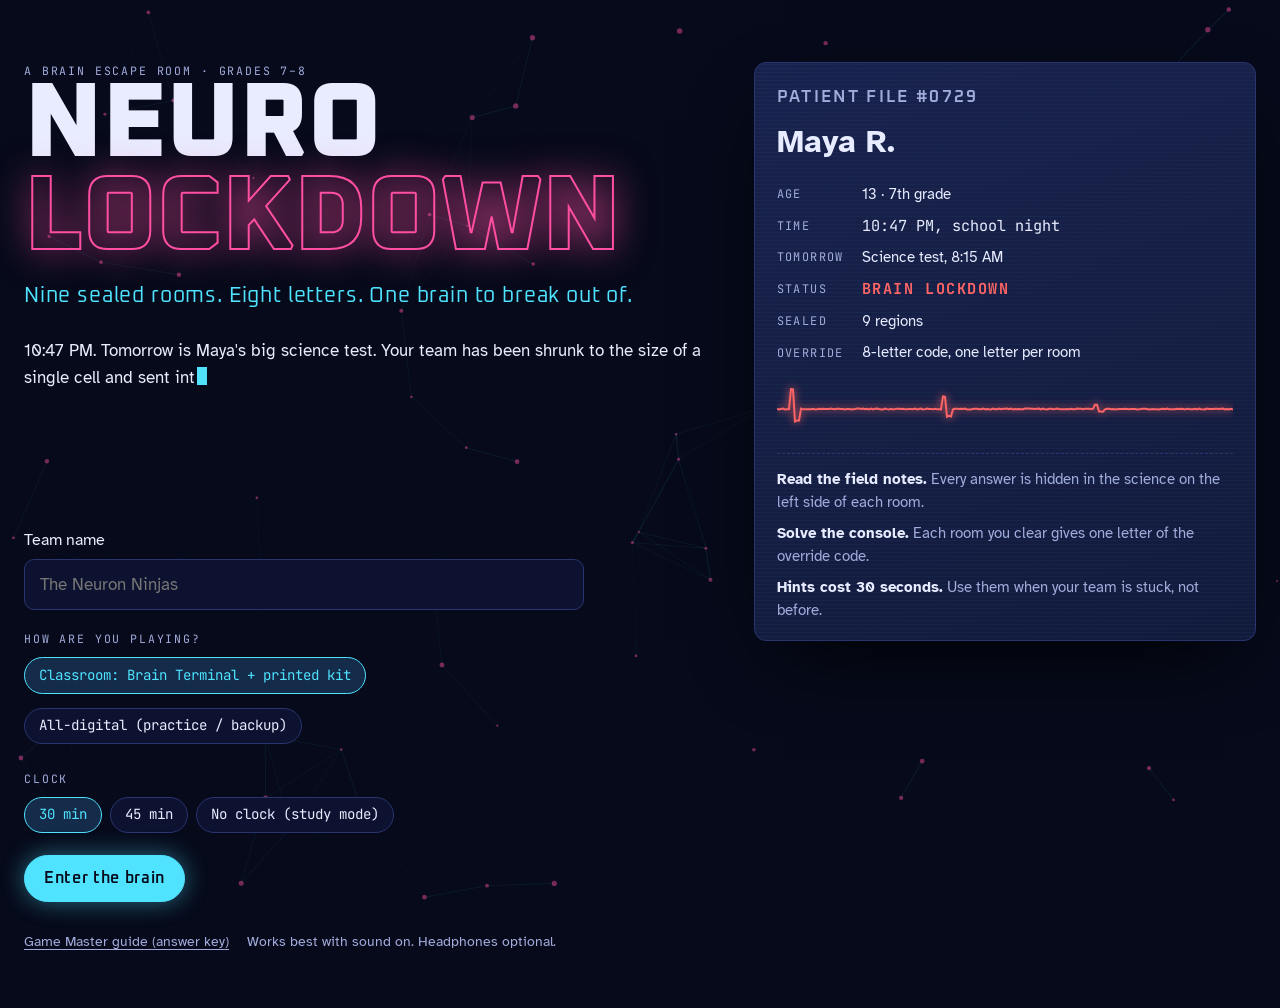
==== commit 2c5d3b28: "Make Neuro Lockdown a hybrid classroom escape room Adds a 16-page printable kit (six hands-on paper " ====
--- a/index.html
+++ b/index.html
@@ -411,7 +411,7 @@
     <div class="wrap hud-in">
       <div class="brand">Neuro Lockdown<small id="hud-team">Team</small></div>
       <div class="timer" id="timer" aria-live="off" title="Time left">30:00</div>
-      <div class="code" aria-label="Override code letters collected"><span class="eyebrow lbl">Code</span><span id="slots" class="code"></span></div>
+      <div class="code" id="codewrap" aria-label="Override code letters collected"><span class="eyebrow lbl">Code</span><span id="slots" class="code"></span></div>
       <div class="hud-actions">
         <button class="btn small ghost" data-act="map" id="btn-map">Brain map</button>
         <button class="btn small ghost" data-act="journal">Field journal</button>
@@ -432,6 +432,13 @@
           <div class="field">
             <label for="team">Team name</label>
             <input type="text" id="team" maxlength="28" placeholder="The Neuron Ninjas">
+          </div>
+          <div class="field">
+            <span class="eyebrow" id="mode-lbl">How are you playing?</span>
+            <div class="seg" role="radiogroup" aria-labelledby="mode-lbl" style="margin-top:6px">
+              <input type="radio" name="mode" id="md-t" value="terminal" checked><label for="md-t">Classroom: Brain Terminal + printed kit</label>
+              <input type="radio" name="mode" id="md-d" value="digital"><label for="md-d">All-digital (practice / backup)</label>
+            </div>
           </div>
           <div class="field">
             <span class="eyebrow" id="clock-lbl">Clock</span>
@@ -516,6 +523,7 @@
           <span><i style="background:var(--ok)"></i>Cleared</span>
           <span><i style="background:var(--muted)"></i>Sealed</span>
           <span><i style="background:var(--heat)"></i>Exit</span>
+          <span id="lg-paper"><i style="background:transparent;border:2px solid var(--heat)"></i>Paper station in the room</span>
         </div>
       </section>
       <aside class="log">
@@ -578,7 +586,7 @@
 
 /* ================= state & storage ================= */
 const SAVE_KEY = "neuro-lockdown-v1";
-const fresh = () => ({ team: "", minutes: 30, elapsed: 0, penalty: 0, solved: {}, hints: {}, impulse: 0, started: false, finished: false, finalTime: 0, sound: true, overtimeShown: false, gm: false });
+const fresh = () => ({ mode: "digital", team: "", minutes: 30, elapsed: 0, penalty: 0, solved: {}, hints: {}, impulse: 0, started: false, finished: false, finalTime: 0, sound: true, overtimeShown: false, gm: false });
 let S = fresh();
 const store = {
   load() { try { return JSON.parse(localStorage.getItem(SAVE_KEY)); } catch (e) { return null; } },
@@ -1221,6 +1229,27 @@
   fact: "The prefrontal cortex is the last part of the brain to finish developing, around age 25.",
   answer: "Arrange the letters to spell LEARNING. The big red button is an impulse-control trap (+15 s each press).",
   build(c, solve) {
+    if (T()) {
+      c.innerHTML = `
+        <h3>Override console</h3>
+        <p style="margin-top:10px">Open the Brain Box. Arrange the eight letter tiles inside it, then type the override code here.</p>
+        <form class="pw" id="fr-pw"><label for="fr-in" class="eyebrow" style="width:100%">8-letter override code</label><input id="fr-in" type="text" maxlength="12" autocomplete="off" spellcheck="false" placeholder="········"><button class="btn primary" type="submit">Override</button></form>
+        <p class="feedback" id="fr-fb" aria-live="polite"></p>
+        <div class="redzone"><button class="bigred" id="fr-red">INSTANT<br>ESCAPE</button><span class="eyebrow" id="fr-rl">Press for an instant solution!</span></div>`;
+      let done = false, presses = 0; const fb = $("#fr-fb", c);
+      $("#fr-pw", c).onsubmit = e => {
+        e.preventDefault(); if (done) return;
+        const v = $("#fr-in", c).value.trim().toUpperCase();
+        if (v === "LEARNING") { done = true; fb.className = "feedback good"; fb.textContent = "OVERRIDE ACCEPTED"; $("#fr-red", c).disabled = true; setTimeout(solve, 900); }
+        else { Sound.bad(); fb.className = "feedback badf"; fb.textContent = v.length === 8 ? "Override rejected. Rearrange the tiles and plan it out." : "The override code has exactly 8 letters, one from each tile."; }
+      };
+      $("#fr-red", c).onclick = () => {
+        presses++; S.impulse++; if (S.minutes) S.penalty += IMPULSE_COST; store.save(); Sound.alarm(0.08);
+        $("#fr-rl", c).textContent = presses === 1 ? "That was a test." : presses === 2 ? "Seriously. Don't." : `Impulses detected: ${presses}`;
+        showFlash("Impulse detected!", `That button was a test of your <b>frontal lobe</b>. Its job is <b>impulse control</b>: stopping to think before you act. There is no instant escape, only planning.${S.minutes ? ` <b>−${IMPULSE_COST} seconds.</b>` : ""}`);
+      };
+      return;
+    }
     const WORD = "LEARNING"; let tiles; do { tiles = shuffle(WORD.split("")); } while (tiles.join("") === WORD);
     c.innerHTML = `
       <h3>Override code</h3>
@@ -1256,13 +1285,23 @@
 
 /* ================= progression ================= */
 const solvedCount = () => LETTER_ROOMS.filter(r => S.solved[r.id]).length;
+const T = () => S.mode === "terminal";
+const PAPER = { brainstem: 1, thalamus: 2, hypothalamus: 3, hippocampus: 4, limbic: 5, synapse: 6 };
+const POUCH = "862";
 function access(r) {
+  if (T()) {
+    if (PAPER[r.id]) return "paper";
+    if (S.solved[r.id]) return "solved";
+    if (r.id === "amygdala") return "open";
+    if (r.id === "temporal") return S.solved.amygdala ? "open" : "locked";
+    return S.solved.temporal ? "open" : "locked";
+  }
   if (S.solved[r.id]) return "solved";
   if (r.id === "brainstem") return "open";
   if (r.final) return solvedCount() === LETTER_ROOMS.length ? "open" : "locked";
   return S.solved.brainstem ? "open" : "locked";
 }
-function lockReason(r) { return r.final ? `Needs all 8 letters (${solvedCount()}/8)` : "Restore life support first"; }
+function lockReason(r) { if (T()) return r.id === "temporal" ? "Calm the amygdala first" : "Clear the Sound Lab first"; return r.final ? `Needs all 8 letters (${solvedCount()}/8)` : "Restore life support first"; }
 
 /* ================= screens ================= */
 let current = null, cleanup = null;
@@ -1276,6 +1315,7 @@
 
 /* ---- HUD ---- */
 function renderSlots(pop) {
+  $("#codewrap").hidden = T();
   const got = S.finished ? "LEARNING".split("") : LETTER_ROOMS.filter(r => S.solved[r.id]).map(r => r.letter).sort();
   $("#slots").innerHTML = Array.from({ length: 8 }, (_, i) => `<span class="slot ${got[i] ? "on" : ""} ${pop && got[i] === pop ? "pop" : ""}">${got[i] || ""}</span>`).join("");
   $("#hud-team").textContent = S.team || "Team";
@@ -1291,9 +1331,13 @@
 
 /* ---- hub ---- */
 function renderHub() {
+  $("#lg-paper").hidden = !T();
   const m = $("#markers");
   m.innerHTML = ROOMS.map(r => {
     const a = access(r);
+    if (a === "paper") return `<g class="mk paper" transform="translate(${r.x} ${r.y})" aria-label="${r.name}: paper station ${PAPER[r.id]}">
+      <circle class="dot" r="15" style="stroke:var(--heat);fill:var(--deep)"/><text class="ltr" text-anchor="middle" y="5" style="fill:var(--heat)">${PAPER[r.id]}</text>
+      <text class="lbl" x="${r.lx}" y="${r.ly}" text-anchor="${r.anchor}">${r.name}</text></g>`;
     const inner = a === "solved" ? `<text class="ltr" text-anchor="middle" y="5">${r.final ? "✓" : r.letter}</text>`
       : a === "locked" ? `<path class="glyph" d="${GL.lock}"/>`
       : r.final ? `<path class="glyph" style="stroke:var(--heat)" d="${GL.exit}"/>` : `<circle r="4" fill="var(--signal)"/>`;
@@ -1303,6 +1347,10 @@
   }).join("");
   $("#roomlist").innerHTML = ROOMS.map(r => {
     const a = access(r);
+    if (a === "paper") return `<li><button class="paper" disabled style="opacity:.8;cursor:default">
+      <span class="st" style="border-color:var(--heat);color:var(--heat)">${PAPER[r.id]}</span>
+      <span class="nm">${r.name}<small>${r.title} · in the room</small></span>
+      <span class="tg" style="color:var(--heat)">Station ${PAPER[r.id]}</span></button></li>`;
     return `<li><button class="${a} ${r.final ? "final" : ""}" data-room="${r.id}" ${a === "locked" ? "disabled" : ""}>
       <span class="st">${a === "solved" ? (r.final ? "✓" : r.letter) : r.final ? "⇥" : a === "open" ? "•" : ""}</span>
       <span class="nm">${r.name}<small>${r.title}</small></span>
@@ -1310,6 +1358,14 @@
   }).join("");
   const n = solvedCount();
   $("#prog").style.width = (n / 8 * 100) + "%";
+  if (T()) {
+    const k = ["amygdala", "temporal", "frontal"].filter(id => S.solved[id]).length;
+    $("#prog").style.width = (k / 3 * 100) + "%";
+    if (!S.solved.amygdala) { $("#log-title").textContent = "Brain Terminal: stress alarm"; $("#log-brief").textContent = "The six orange stations are around the room on paper. This terminal holds the two rooms that need sound, plus the final override. Start by calming Maya's amygdala."; }
+    else if (!S.solved.temporal) { $("#log-title").textContent = "Brain Terminal: Sound Lab open"; $("#log-brief").textContent = "The alarm is off. Tune in the Sound Lab to get the code for the Synapse Lab pouch."; }
+    else { $("#log-title").textContent = "Override console ready"; $("#log-brief").textContent = "When your team opens the Brain Box, arrange the letter tiles inside and enter the override code in the frontal lobe."; }
+    return;
+  }
   if (!S.solved.brainstem) { $("#log-title").textContent = "Restore life support first"; $("#log-brief").textContent = "Maya's brainstem is failing. Nothing else in the brain can open until breathing and heartbeat are back online."; }
   else if (n < 8) { $("#log-title").textContent = `${n} of 8 letters recovered`; $("#log-brief").textContent = "Every inner room is unsealed. Clear them in any order. Each one gives a letter of the override code. The exit in the frontal lobe opens when you have all eight."; }
   else { $("#log-title").textContent = "The exit is open"; $("#log-brief").textContent = "You have all eight letters. Head to the frontal lobe, the brain's command center, and enter the override code."; }
@@ -1317,7 +1373,7 @@
 
 /* ---- room ---- */
 function openRoom(id) {
-  const r = byId[id]; if (!r || access(r) === "locked") return;
+  const r = byId[id]; if (!r || access(r) === "locked" || access(r) === "paper") return;
   leaveRoom(); current = r; Sound.click();
   $("#r-eyebrow").textContent = r.final ? "Final room · Exit" : `Room · ${r.name}`;
   $("#r-title").innerHTML = `${r.title}`;
@@ -1347,6 +1403,19 @@
   if (S.minutes) toast(`Hint unlocked · −${HINT_COST} seconds`);
 }
 function renderSolved(r, fresh) {
+  if (T()) {
+    const pouch = r.id === "temporal";
+    $("#r-console").innerHTML = `
+    <div class="solved-panel">
+      <p class="eyebrow">${fresh ? "Room cleared" : "Already cleared"}</p>
+      ${pouch ? `<p class="eyebrow" style="color:var(--heat)">Synapse Lab pouch code</p><div class="row">${POUCH.split("").map(d => `<div class="bigletter" style="width:90px;height:110px;font-size:3.4rem">${d}</div>`).join("")}</div>
+        <p>Find the pouch labeled <b>SYNAPSE LAB</b> and open its lock with this code.</p>`
+      : `<div class="bigletter" style="border-color:var(--ok)">✓</div><h3 style="color:var(--text);text-transform:none;letter-spacing:0;font-size:1.4rem">Alarm off. The Sound Lab is unlocked.</h3>`}
+      <div class="factcard"><b>Brain fact unlocked</b>${r.fact}</div>
+      <div class="row"><button class="btn primary" data-act="${pouch ? "map" : "go-temporal"}">${pouch ? "Back to the brain map" : "Open the Sound Lab →"}</button></div>
+    </div>`;
+    $("#r-hintbar").hidden = true; return;
+  }
   $("#r-console").innerHTML = `
     <div class="solved-panel">
       <p class="eyebrow">${fresh ? "Room cleared" : "Already cleared"}</p>
@@ -1368,7 +1437,7 @@
   if (r.final) { win(); return; }
   if (cleanup) { try { cleanup(); } catch (e) {} cleanup = null; }
   Sound.letter(); renderSlots(first ? r.letter : null); renderSolved(r, true);
-  if (first) toast(`Letter ${r.letter} recovered · ${solvedCount()} of 8`);
+  if (first && !T()) toast(`Letter ${r.letter} recovered · ${solvedCount()} of 8`);
 }
 
 /* ---- win ---- */
@@ -1387,7 +1456,7 @@
     <p class="who"><b>${esc(S.team || "Your team")}</b> broke out of lockdown${S.minutes ? (beat ? " before the clock ran out" : " in overtime") : ""}. Maya wakes up rested, hydrated and ready to ace her science test.</p>
     <div class="stats">
       <div class="stat"><b>${fmt(S.finalTime)}</b><span>total time${S.penalty ? ` (incl. ${S.penalty}s penalties)` : ""}</span></div>
-      <div class="stat"><b>9/9</b><span>brain regions cleared</span></div>
+      <div class="stat"><b>9/9</b><span>brain regions cleared${T() ? " (6 in the room, 3 on the terminal)" : ""}</span></div>
       <div class="stat"><b>${hints}</b><span>hints used</span></div>
       <div class="stat"><b>18/18</b><span>brain terms discovered</span></div>
     </div>
@@ -1419,7 +1488,8 @@
 function gmGuide() {
   modal(`<h2 id="modal-title">Game Master guide</h2>
     <p style="color:var(--muted);margin-top:6px">For the person running the escape room. Keep this screen away from players.</p>
-    <p style="margin-top:12px"><b>Flow:</b> Brainstem first → the 7 inner rooms in any order → Frontal lobe exit. Each inner room gives one letter; together they spell <b class="mono">LEARNING</b>.</p>
+    <p style="margin-top:12px"><b>Classroom (hybrid) mode:</b> the printed Game Master kit has the full key. Lock codes: Brainstem <b class="mono">2075</b> · Thalamus <b class="mono">→ ↑ ↓ ←</b> · Hypothalamus <b class="mono">FOCUS</b> · Hippocampus <b class="mono">3816</b> · Limbic <b class="mono">587</b> · Terminal → Synapse pouch <b class="mono">${POUCH}</b> · Synapse → key in the <b>VESICLE</b> · Final override <b class="mono">LEARNING</b>.</p>
+    <p style="margin-top:12px"><b>All-digital mode:</b> Brainstem first → the 7 inner rooms in any order → Frontal lobe exit. Each inner room gives one letter; together they spell <b class="mono">LEARNING</b>.</p>
     <div class="gm-scroll"><table class="gm-table"><thead><tr><th>Room</th><th>Letter</th><th>Solution</th>${S.gm && S.started ? "<th></th>" : ""}</tr></thead><tbody>
     ${ROOMS.map(r => `<tr><th>${r.name}</th><td class="mono">${r.letter || "—"}</td><td>${r.answer}</td>${S.gm && S.started ? `<td><button class="btn small" data-act="gm-skip" data-room="${r.id}" ${S.solved[r.id] || access(r) === "locked" ? "disabled" : ""}>Skip</button></td>` : ""}</tr>`).join("")}
     </tbody></table></div>
@@ -1445,6 +1515,7 @@
   S = fresh();
   S.team = $("#team").value.trim() || "The Neuron Ninjas";
   S.minutes = +($("input[name=mins]:checked").value);
+  S.mode = $("input[name=mode]:checked").value;
   S.started = true; S.sound = true;
   Sound.ensure(); Sound.good();
   store.save(); enterHub();
@@ -1479,6 +1550,7 @@
     if (act === "resume") { enterHub(); return; }
     if (act === "restart") { restart(); return; }
     if (act === "go-final") { openRoom("frontal"); return; }
+    if (act === "go-temporal") { openRoom("temporal"); return; }
     if (act === "replay") { const r = current; leaveRoom(); current = r; $("#r-hintbar").hidden = false; cleanup = r.build($("#r-console"), () => { toast("Puzzle cleared again. Nice memory!"); Sound.good(); if (cleanup) { try { cleanup(); } catch (x) {} cleanup = null; } renderSolved(r, false); }) || null; return; }
     if (act === "flash-close") { $("#flash").hidden = true; return; }
     if (act === "sound") { S.sound = !S.sound; if (!S.sound) { Sound.mute(); hush(); } else Sound.ensure(); updateSoundBtn(); store.save(); return; }
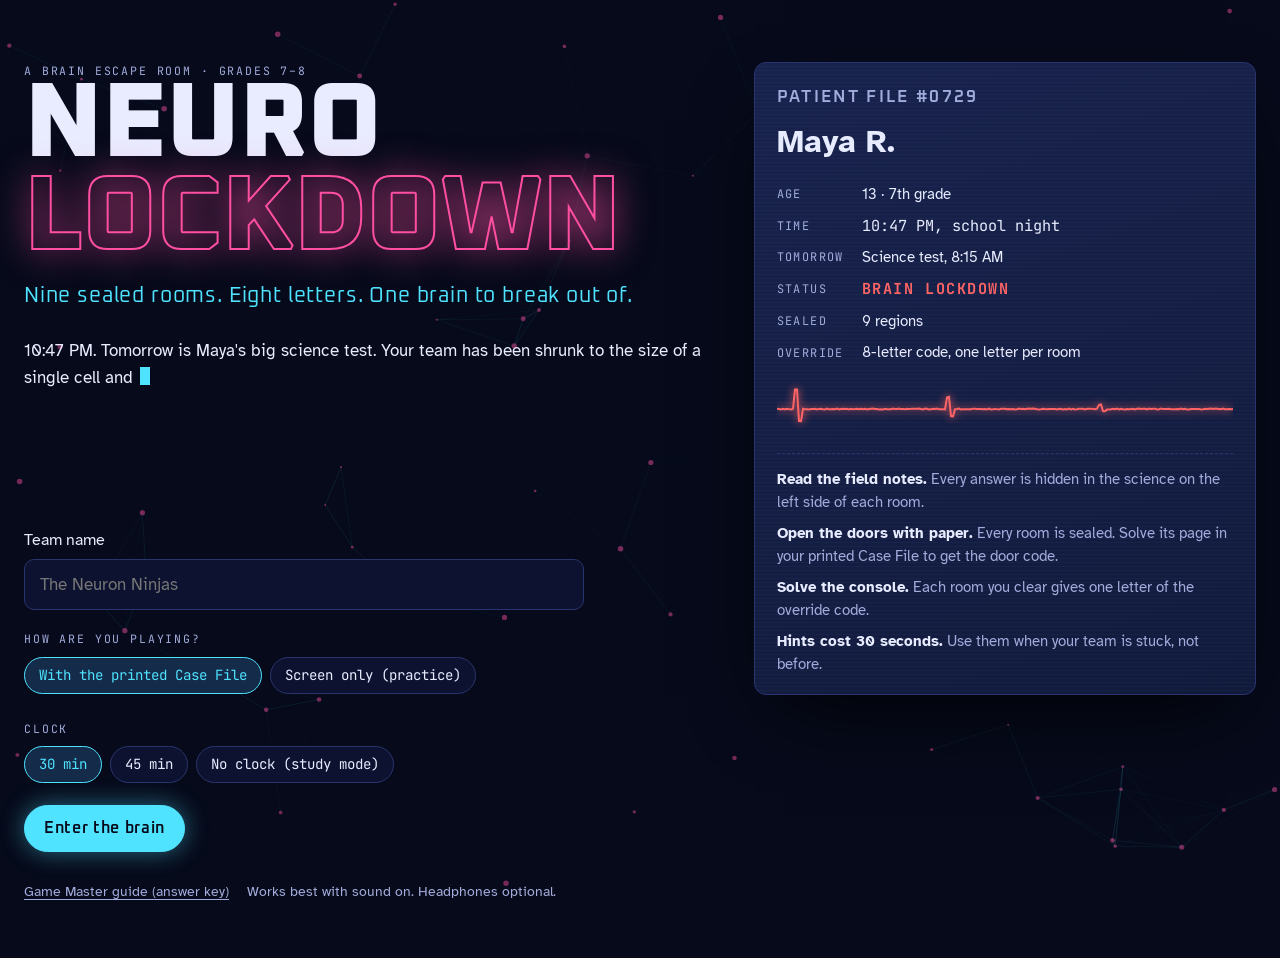
==== commit 01ef695b: "Simplify to printed Case File + laptop game, no locks or room setup Replaces the six-lock Brain Box " ====
--- a/index.html
+++ b/index.html
@@ -296,6 +296,20 @@
 .pw{display:flex;gap:10px;margin-top:14px;flex-wrap:wrap}
 .pw input{flex:1;min-width:160px;background:var(--deep);border:1px solid var(--line);border-radius:10px;padding:.65em .9em;font-family:var(--f-mono);text-transform:uppercase;letter-spacing:.1em}
 
+/* sealed door */
+.door-wrap{display:grid;grid-template-columns:auto 1fr;gap:18px;align-items:center;margin-top:14px;padding:16px;border:1px dashed var(--line);border-radius:12px;background:var(--deep)}
+.door-lock{width:64px;height:78px;fill:none;stroke:var(--heat);stroke-width:4;stroke-linecap:round;transition:transform .4s}
+.door-lock path:first-child{transition:transform .5s}
+.door-lock.open{stroke:var(--ok)}
+.door-lock.open path:first-child{transform:translateY(-10px)}
+.door-page{font-family:var(--f-mono);font-size:.78rem;letter-spacing:.14em;text-transform:uppercase;color:var(--heat)}
+.door-title{font-family:var(--f-display);font-weight:700;font-size:1.5rem;line-height:1.15;margin:2px 0 6px}
+.arrowpad{display:grid;justify-items:center;gap:14px;margin-top:16px}
+.arrow-out{min-width:220px;min-height:52px;display:grid;place-items:center;border:1px solid var(--line);border-radius:10px;background:#02060f;font-size:1.7rem;letter-spacing:.1em;color:var(--heat);padding:4px 14px}
+.arrow-keys{display:grid;grid-template-columns:repeat(3,64px);gap:8px}
+.arrow-keys button{height:56px;border-radius:12px;border:1px solid var(--line);background:var(--panel);font-size:1.6rem}
+.arrow-keys button:hover{border-color:var(--signal)}
+
 /* limbic */
 .team{display:grid;grid-template-columns:repeat(4,minmax(0,1fr));gap:10px;margin-top:14px}
 .member{border:1px solid var(--line);background:var(--deep);border-radius:12px;padding:14px 8px;font-family:var(--f-display);font-weight:700;line-height:1.2;min-height:84px;display:grid;place-items:center;text-align:center;transition:all .15s}
@@ -411,7 +425,7 @@
     <div class="wrap hud-in">
       <div class="brand">Neuro Lockdown<small id="hud-team">Team</small></div>
       <div class="timer" id="timer" aria-live="off" title="Time left">30:00</div>
-      <div class="code" id="codewrap" aria-label="Override code letters collected"><span class="eyebrow lbl">Code</span><span id="slots" class="code"></span></div>
+      <div class="code" aria-label="Override code letters collected"><span class="eyebrow lbl">Code</span><span id="slots" class="code"></span></div>
       <div class="hud-actions">
         <button class="btn small ghost" data-act="map" id="btn-map">Brain map</button>
         <button class="btn small ghost" data-act="journal">Field journal</button>
@@ -436,8 +450,8 @@
           <div class="field">
             <span class="eyebrow" id="mode-lbl">How are you playing?</span>
             <div class="seg" role="radiogroup" aria-labelledby="mode-lbl" style="margin-top:6px">
-              <input type="radio" name="mode" id="md-t" value="terminal" checked><label for="md-t">Classroom: Brain Terminal + printed kit</label>
-              <input type="radio" name="mode" id="md-d" value="digital"><label for="md-d">All-digital (practice / backup)</label>
+              <input type="radio" name="mode" id="md-p" value="paper" checked><label for="md-p">With the printed Case File</label>
+              <input type="radio" name="mode" id="md-d" value="digital"><label for="md-d">Screen only (practice)</label>
             </div>
           </div>
           <div class="field">
@@ -472,6 +486,7 @@
         <canvas class="mini-ecg" id="mini-ecg" aria-hidden="true"></canvas>
         <div class="howto">
           <p><b>Read the field notes.</b> Every answer is hidden in the science on the left side of each room.</p>
+          <p><b>Open the doors with paper.</b> Every room is sealed. Solve its page in your printed Case File to get the door code.</p>
           <p><b>Solve the console.</b> Each room you clear gives one letter of the override code.</p>
           <p><b>Hints cost 30 seconds.</b> Use them when your team is stuck, not before.</p>
         </div>
@@ -523,7 +538,6 @@
           <span><i style="background:var(--ok)"></i>Cleared</span>
           <span><i style="background:var(--muted)"></i>Sealed</span>
           <span><i style="background:var(--heat)"></i>Exit</span>
-          <span id="lg-paper"><i style="background:transparent;border:2px solid var(--heat)"></i>Paper station in the room</span>
         </div>
       </section>
       <aside class="log">
@@ -586,7 +600,7 @@
 
 /* ================= state & storage ================= */
 const SAVE_KEY = "neuro-lockdown-v1";
-const fresh = () => ({ mode: "digital", team: "", minutes: 30, elapsed: 0, penalty: 0, solved: {}, hints: {}, impulse: 0, started: false, finished: false, finalTime: 0, sound: true, overtimeShown: false, gm: false });
+const fresh = () => ({ mode: "paper", doors: {}, team: "", minutes: 30, elapsed: 0, penalty: 0, solved: {}, hints: {}, impulse: 0, started: false, finished: false, finalTime: 0, sound: true, overtimeShown: false, gm: false });
 let S = fresh();
 const store = {
   load() { try { return JSON.parse(localStorage.getItem(SAVE_KEY)); } catch (e) { return null; } },
@@ -773,13 +787,14 @@
   terms: ["Thalamus"],
   notes: `
     <p class="lead">The <span class="term">thalamus</span> is a pair of egg-shaped structures right in the middle of your brain. It is the brain's <b>relay station</b>, like a switchboard operator.</p>
-    <ul><li>Almost every signal from your senses stops at the thalamus first. It sorts the signal and sends it to the right part of the brain's outer layer, the cortex.</li><li>It also helps control how awake and alert you feel.</li></ul>
+    <ul><li>Almost every signal from your senses stops at the thalamus first. It sorts the signal and sends it to the right part of the brain's outer layer, the cortex.</li><li>It also relays movement signals, and helps control how awake and alert you feel.</li></ul>
     <h4>Where signals go</h4>
     <dl>
       <dt>Occipital lobe</dt><dd>At the back of your head. Handles <b>vision</b>.</dd>
       <dt>Parietal lobe</dt><dd>On top, behind the frontal lobe. Handles <b>touch</b>, pain, temperature and body position.</dd>
       <dt>Temporal lobes</dt><dd>On the sides, by your ears. Handle <b>hearing</b>.</dd>
       <dt>Insula</dt><dd>Tucked deep inside a fold of the cortex. Handles <b>taste</b>.</dd>
+      <dt>Frontal lobe</dt><dd>At the front. Its motor cortex turns <b>movement</b> plans into action.</dd>
     </dl>
     <h4>The one exception</h4>
     <p><b>Smell skips the thalamus.</b> Smell signals travel from your nose to the <b>olfactory bulb</b>, then straight to areas wired to the amygdala and hippocampus. That's why a smell can bring back a memory or feeling instantly.</p>
@@ -901,7 +916,7 @@
   terms: ["Amygdala", "Stress", "Mindfulness"],
   notes: `
     <p class="lead">The <span class="term">amygdala</span> <span class="pron">(uh-MIG-duh-luh)</span> is named after the Greek word for <b>almond</b>, because of its shape. You have two, one deep inside each temporal lobe.</p>
-    <ul><li>It's your brain's <b>alarm system</b>. It spots danger and triggers fear and other strong emotions.</li><li>It fires the <b>fight, flight or freeze</b> response: your heart pounds, breathing speeds up and muscles tense.</li></ul>
+    <ul><li>It's your brain's <b>alarm system</b>. It spots danger and triggers fear and other strong emotions.</li><li>It fires the <b>fight, flight or freeze</b> response: your heart pounds, breathing speeds up, muscles tense and the body releases stress hormones like <b>cortisol</b>.</li></ul>
     <h4>Stress at school</h4>
     <p>A little <span class="term">stress</span> can help you focus. Too much, and the alarm gets so loud that your frontal lobe, the thinking part, has trouble doing its job. That's why your mind can go blank during a test even when you studied.</p>
     <h4>Mindfulness</h4>
@@ -1031,6 +1046,8 @@
       <dt>Memory</dt><dd>The hippocampus and amygdala are tucked inside the temporal lobes.</dd>
       <dt>Recognition</dt><dd>They help you recognize faces and objects.</dd>
     </dl>
+    <h4>The other lobes</h4>
+    <p><b>Frontal</b> (front): planning and movement. <b>Parietal</b> (top): touch and body position. <b>Occipital</b> (back): vision.</p>
     <div class="mission"><b>Mission</b>Turn the tuning dial until the static clears and you can read the broadcast. Then answer its question.</div>`,
   hints: ["Drag the dial slowly. The static gets quieter and the words get clearer as you get close.", "Once the message is clear, read the last line. It asks for a name that's also in the field notes.", "The password is WERNICKE, the language area in the temporal lobe."],
   fact: "Your temporal lobes can pick out a familiar voice in a noisy cafeteria almost instantly.",
@@ -1140,7 +1157,7 @@
   terms: ["Neurotransmitters", "Dopamine", "Serotonin", "GABA"],
   notes: `
     <p class="lead">Your brain has about <b>86 billion neurons</b>. They talk to each other using electricity and chemistry.</p>
-    <ul><li>A signal zips down a neuron as an electrical pulse.</li><li>At the end it reaches a tiny gap called a <b>synapse</b>.</li><li>The neuron releases <span class="term">neurotransmitters</span>, chemical messengers that cross the gap and fit into <b>receptors</b> on the next neuron, like a key in a lock.</li></ul>
+    <ul><li>A signal zips down a neuron as an electrical pulse.</li><li>At the end it reaches a tiny gap called a <b>synapse</b>.</li><li>Tiny bubbles called <b>vesicles</b> release <span class="term">neurotransmitters</span>, chemical messengers that cross the gap and fit into <b>receptors</b> on the next neuron, like a key in a lock.</li></ul>
     <h4>The messengers</h4>
     <dl>
       <dt>Dopamine</dt><dd><b>Reward and motivation.</b> Released when you reach a goal or expect something good, and makes you want to do it again. Also helps control movement.</dd>
@@ -1229,27 +1246,6 @@
   fact: "The prefrontal cortex is the last part of the brain to finish developing, around age 25.",
   answer: "Arrange the letters to spell LEARNING. The big red button is an impulse-control trap (+15 s each press).",
   build(c, solve) {
-    if (T()) {
-      c.innerHTML = `
-        <h3>Override console</h3>
-        <p style="margin-top:10px">Open the Brain Box. Arrange the eight letter tiles inside it, then type the override code here.</p>
-        <form class="pw" id="fr-pw"><label for="fr-in" class="eyebrow" style="width:100%">8-letter override code</label><input id="fr-in" type="text" maxlength="12" autocomplete="off" spellcheck="false" placeholder="········"><button class="btn primary" type="submit">Override</button></form>
-        <p class="feedback" id="fr-fb" aria-live="polite"></p>
-        <div class="redzone"><button class="bigred" id="fr-red">INSTANT<br>ESCAPE</button><span class="eyebrow" id="fr-rl">Press for an instant solution!</span></div>`;
-      let done = false, presses = 0; const fb = $("#fr-fb", c);
-      $("#fr-pw", c).onsubmit = e => {
-        e.preventDefault(); if (done) return;
-        const v = $("#fr-in", c).value.trim().toUpperCase();
-        if (v === "LEARNING") { done = true; fb.className = "feedback good"; fb.textContent = "OVERRIDE ACCEPTED"; $("#fr-red", c).disabled = true; setTimeout(solve, 900); }
-        else { Sound.bad(); fb.className = "feedback badf"; fb.textContent = v.length === 8 ? "Override rejected. Rearrange the tiles and plan it out." : "The override code has exactly 8 letters, one from each tile."; }
-      };
-      $("#fr-red", c).onclick = () => {
-        presses++; S.impulse++; if (S.minutes) S.penalty += IMPULSE_COST; store.save(); Sound.alarm(0.08);
-        $("#fr-rl", c).textContent = presses === 1 ? "That was a test." : presses === 2 ? "Seriously. Don't." : `Impulses detected: ${presses}`;
-        showFlash("Impulse detected!", `That button was a test of your <b>frontal lobe</b>. Its job is <b>impulse control</b>: stopping to think before you act. There is no instant escape, only planning.${S.minutes ? ` <b>−${IMPULSE_COST} seconds.</b>` : ""}`);
-      };
-      return;
-    }
     const WORD = "LEARNING"; let tiles; do { tiles = shuffle(WORD.split("")); } while (tiles.join("") === WORD);
     c.innerHTML = `
       <h3>Override code</h3>
@@ -1280,28 +1276,31 @@
   }
 }
 ];
+const DOORS = {
+  brainstem: { page: 2, title: "Autopilot Check", code: "PONS", hints: ["Circle only the jobs your body does without you deciding to do them. The field notes list them.", "Breathing, heartbeat, swallowing and sneezing are automatic. Their letters spell a part of the brainstem: PONS."] },
+  thalamus: { page: 2, title: "Relay Map", code: "RUDL", arrows: true, hints: ["Draw each sense's line through the thalamus to the lobe that handles it. Smell never goes through the thalamus, so it adds no arrow.", "Sight goes right, touch goes up, sound goes down, movement goes left: → ↑ ↓ ←."] },
+  hypothalamus: { page: 3, title: "Control Tower", code: "FOCUS", hints: ["Draw a line from each alert to the response that brings the body back to normal. Read the letters in alert order.", "Hunger F, Shiver O, Sweat C, Thirst U, Sleepiness S: FOCUS."] },
+  amygdala: { page: 3, title: "Alarm Words", code: "CALM", hints: ["Every answer is in the amygdala's field notes on the left. Write one letter per box.", "CORTISOL, AMYGDALA, SLOW, MINDFULNESS. The shaded boxes spell CALM."] },
+  hippocampus: { page: 4, title: "Memory Vault", code: "3816", hints: ["Split the job. Each teammate memorizes one or two numbers. Say them out loud.", "Moon (sleep) 3, quiz (practice) 8, drop (water) 1, circles (calm) 6: 3816."] },
+  temporal: { page: 5, title: "Lobe Map", code: "72597", hints: ["Match each job to the lobe that does it. The field notes list all four lobes.", "Temporal 7, Occipital 2, Parietal 5, Frontal 9, Temporal 7: 72597."] },
+  limbic: { page: 5, title: "Team Roster", code: "587", hints: ["Only four of the eight structures are on the limbic team. They're listed in the field notes.", "Amygdala 128 + Hippocampus 205 + Hypothalamus 74 + Cingulate gyrus 180 = 587."] },
+  synapse: { page: 6, title: "Message Decoder", code: "VESICLE", hints: ["Pick the messenger for each situation, then find that card's letter under the messenger's column.", "Dopamine, Serotonin, GABA, Serotonin, Dopamine, Dopamine, GABA spells VESICLE."] }
+};
+ROOMS.forEach(r => r.door = DOORS[r.id]);
 const byId = Object.fromEntries(ROOMS.map(r => [r.id, r]));
+const doorPhase = r => S.mode === "paper" && !!r.door && !S.doors[r.id] && !S.solved[r.id];
+const ARW = { U: "↑", D: "↓", L: "←", R: "→" };
 const LETTER_ROOMS = ROOMS.filter(r => !r.final);
 
 /* ================= progression ================= */
 const solvedCount = () => LETTER_ROOMS.filter(r => S.solved[r.id]).length;
-const T = () => S.mode === "terminal";
-const PAPER = { brainstem: 1, thalamus: 2, hypothalamus: 3, hippocampus: 4, limbic: 5, synapse: 6 };
-const POUCH = "862";
 function access(r) {
-  if (T()) {
-    if (PAPER[r.id]) return "paper";
-    if (S.solved[r.id]) return "solved";
-    if (r.id === "amygdala") return "open";
-    if (r.id === "temporal") return S.solved.amygdala ? "open" : "locked";
-    return S.solved.temporal ? "open" : "locked";
-  }
   if (S.solved[r.id]) return "solved";
   if (r.id === "brainstem") return "open";
   if (r.final) return solvedCount() === LETTER_ROOMS.length ? "open" : "locked";
   return S.solved.brainstem ? "open" : "locked";
 }
-function lockReason(r) { if (T()) return r.id === "temporal" ? "Calm the amygdala first" : "Clear the Sound Lab first"; return r.final ? `Needs all 8 letters (${solvedCount()}/8)` : "Restore life support first"; }
+function lockReason(r) { return r.final ? `Needs all 8 letters (${solvedCount()}/8)` : "Restore life support first"; }
 
 /* ================= screens ================= */
 let current = null, cleanup = null;
@@ -1315,7 +1314,6 @@
 
 /* ---- HUD ---- */
 function renderSlots(pop) {
-  $("#codewrap").hidden = T();
   const got = S.finished ? "LEARNING".split("") : LETTER_ROOMS.filter(r => S.solved[r.id]).map(r => r.letter).sort();
   $("#slots").innerHTML = Array.from({ length: 8 }, (_, i) => `<span class="slot ${got[i] ? "on" : ""} ${pop && got[i] === pop ? "pop" : ""}">${got[i] || ""}</span>`).join("");
   $("#hud-team").textContent = S.team || "Team";
@@ -1331,13 +1329,9 @@
 
 /* ---- hub ---- */
 function renderHub() {
-  $("#lg-paper").hidden = !T();
   const m = $("#markers");
   m.innerHTML = ROOMS.map(r => {
     const a = access(r);
-    if (a === "paper") return `<g class="mk paper" transform="translate(${r.x} ${r.y})" aria-label="${r.name}: paper station ${PAPER[r.id]}">
-      <circle class="dot" r="15" style="stroke:var(--heat);fill:var(--deep)"/><text class="ltr" text-anchor="middle" y="5" style="fill:var(--heat)">${PAPER[r.id]}</text>
-      <text class="lbl" x="${r.lx}" y="${r.ly}" text-anchor="${r.anchor}">${r.name}</text></g>`;
     const inner = a === "solved" ? `<text class="ltr" text-anchor="middle" y="5">${r.final ? "✓" : r.letter}</text>`
       : a === "locked" ? `<path class="glyph" d="${GL.lock}"/>`
       : r.final ? `<path class="glyph" style="stroke:var(--heat)" d="${GL.exit}"/>` : `<circle r="4" fill="var(--signal)"/>`;
@@ -1347,10 +1341,6 @@
   }).join("");
   $("#roomlist").innerHTML = ROOMS.map(r => {
     const a = access(r);
-    if (a === "paper") return `<li><button class="paper" disabled style="opacity:.8;cursor:default">
-      <span class="st" style="border-color:var(--heat);color:var(--heat)">${PAPER[r.id]}</span>
-      <span class="nm">${r.name}<small>${r.title} · in the room</small></span>
-      <span class="tg" style="color:var(--heat)">Station ${PAPER[r.id]}</span></button></li>`;
     return `<li><button class="${a} ${r.final ? "final" : ""}" data-room="${r.id}" ${a === "locked" ? "disabled" : ""}>
       <span class="st">${a === "solved" ? (r.final ? "✓" : r.letter) : r.final ? "⇥" : a === "open" ? "•" : ""}</span>
       <span class="nm">${r.name}<small>${r.title}</small></span>
@@ -1358,14 +1348,6 @@
   }).join("");
   const n = solvedCount();
   $("#prog").style.width = (n / 8 * 100) + "%";
-  if (T()) {
-    const k = ["amygdala", "temporal", "frontal"].filter(id => S.solved[id]).length;
-    $("#prog").style.width = (k / 3 * 100) + "%";
-    if (!S.solved.amygdala) { $("#log-title").textContent = "Brain Terminal: stress alarm"; $("#log-brief").textContent = "The six orange stations are around the room on paper. This terminal holds the two rooms that need sound, plus the final override. Start by calming Maya's amygdala."; }
-    else if (!S.solved.temporal) { $("#log-title").textContent = "Brain Terminal: Sound Lab open"; $("#log-brief").textContent = "The alarm is off. Tune in the Sound Lab to get the code for the Synapse Lab pouch."; }
-    else { $("#log-title").textContent = "Override console ready"; $("#log-brief").textContent = "When your team opens the Brain Box, arrange the letter tiles inside and enter the override code in the frontal lobe."; }
-    return;
-  }
   if (!S.solved.brainstem) { $("#log-title").textContent = "Restore life support first"; $("#log-brief").textContent = "Maya's brainstem is failing. Nothing else in the brain can open until breathing and heartbeat are back online."; }
   else if (n < 8) { $("#log-title").textContent = `${n} of 8 letters recovered`; $("#log-brief").textContent = "Every inner room is unsealed. Clear them in any order. Each one gives a letter of the override code. The exit in the frontal lobe opens when you have all eight."; }
   else { $("#log-title").textContent = "The exit is open"; $("#log-brief").textContent = "You have all eight letters. Head to the frontal lobe, the brain's command center, and enter the override code."; }
@@ -1373,7 +1355,7 @@
 
 /* ---- room ---- */
 function openRoom(id) {
-  const r = byId[id]; if (!r || access(r) === "locked" || access(r) === "paper") return;
+  const r = byId[id]; if (!r || access(r) === "locked") return;
   leaveRoom(); current = r; Sound.click();
   $("#r-eyebrow").textContent = r.final ? "Final room · Exit" : `Room · ${r.name}`;
   $("#r-title").innerHTML = `${r.title}`;
@@ -1384,38 +1366,74 @@
   show("room");
   const con = $("#r-console");
   if (S.solved[id] && !r.final) { renderSolved(r, false); return; }
+  if (doorPhase(r)) { renderDoor(r); return; }
   cleanup = r.build(con, () => solveRoom(r)) || null;
 }
+function renderDoor(r) {
+  const d = r.door, con = $("#r-console");
+  con.innerHTML = `
+    <h3>Sealed door</h3>
+    <div class="door-wrap">
+      <svg class="door-lock" viewBox="0 0 80 96" aria-hidden="true"><path d="M20 42V28a20 20 0 0 1 40 0v14"/><rect x="10" y="42" width="60" height="46" rx="8"/><circle cx="40" cy="62" r="6"/><path d="M40 68v8"/></svg>
+      <div>
+        <p class="door-page">Case File · page ${d.page}</p>
+        <p class="door-title">${d.title}</p>
+        <p style="color:var(--muted)">Solve this page of your printed Case File to get the door code. The field notes on the left will help.</p>
+      </div>
+    </div>
+    ${d.arrows ? `
+      <div class="arrowpad">
+        <div class="arrow-out mono" id="door-out" aria-live="polite">&nbsp;</div>
+        <div class="arrow-keys">
+          <span></span><button type="button" data-a="U" aria-label="Up">↑</button><span></span>
+          <button type="button" data-a="L" aria-label="Left">←</button><button type="button" data-a="D" aria-label="Down">↓</button><button type="button" data-a="R" aria-label="Right">→</button>
+        </div>
+        <div class="row"><button class="btn ghost small" type="button" id="door-clr">Clear</button><button class="btn primary" type="button" id="door-go">Unlock</button></div>
+      </div>` : `
+      <form class="pw" id="door-form"><label for="door-in" class="eyebrow" style="width:100%">Door code</label><input id="door-in" type="text" autocomplete="off" spellcheck="false" placeholder="?"><button class="btn primary" type="submit">Unlock</button></form>`}
+    <p class="feedback" id="door-fb" aria-live="polite"></p>`;
+  const fb = $("#door-fb", con); let seq = "";
+  const check = v => {
+    if (v === d.code) {
+      S.doors[r.id] = 1; store.save(); Sound.good();
+      fb.className = "feedback good"; fb.textContent = "Door unlocked.";
+      $(".door-lock", con).classList.add("open");
+      setTimeout(() => { if (current !== r) return; renderHints(); cleanup = r.build(con, () => solveRoom(r)) || null; }, 900);
+    } else {
+      Sound.bad(); fb.className = "feedback badf";
+      fb.textContent = v ? "That code didn't work. Check your Case File page against the field notes." : "Enter a code first.";
+      con.classList.remove("shake"); void con.offsetWidth; con.classList.add("shake");
+    }
+  };
+  if (d.arrows) {
+    const out = $("#door-out", con), show = () => out.innerHTML = seq ? seq.split("").map(c => ARW[c]).join(" ") : "&nbsp;";
+    $(".arrow-keys", con).onclick = e => { const b = e.target.closest("[data-a]"); if (!b || seq.length >= 8) return; Sound.click(); seq += b.dataset.a; show(); };
+    $("#door-clr", con).onclick = () => { seq = ""; show(); fb.textContent = ""; };
+    $("#door-go", con).onclick = () => { check(seq); if (!S.doors[r.id]) { seq = ""; show(); } };
+  } else {
+    $("#door-form", con).onsubmit = e => { e.preventDefault(); check($("#door-in", con).value.toUpperCase().replace(/[^A-Z0-9]/g, "")); };
+    setTimeout(() => $("#door-in", con)?.focus({ preventScroll: true }), 50);
+  }
+}
+const hintKey = r => doorPhase(r) ? r.id + ":door" : r.id;
+const hintList = r => doorPhase(r) ? r.door.hints : r.hints;
 function renderHints() {
-  const r = current, used = S.hints[r.id] || 0;
-  $("#r-hints").innerHTML = r.hints.slice(0, used).map((h, i) => `<li><b>Hint ${i + 1}.</b> ${h}</li>`).join("");
+  const r = current, list = hintList(r), used = S.hints[hintKey(r)] || 0;
+  $("#r-hints").innerHTML = list.slice(0, used).map((h, i) => `<li><b>Hint ${i + 1}.</b> ${h}</li>`).join("");
   const b = $("#hint-btn");
-  b.disabled = used >= r.hints.length || !!S.solved[r.id];
-  b.textContent = used >= r.hints.length ? "No hints left" : `Get hint ${used + 1} of ${r.hints.length}`;
+  b.disabled = used >= list.length || !!S.solved[r.id];
+  b.textContent = used >= list.length ? "No hints left" : `Get ${doorPhase(r) ? "door " : ""}hint ${used + 1} of ${list.length}`;
   $("#hint-cost").textContent = S.minutes ? `Each hint costs ${HINT_COST} seconds.` : "Study mode: hints are free.";
   $("#r-hintbar").hidden = !!S.solved[r.id] && !r.final;
 }
 function useHint() {
   const r = current; if (!r) return;
-  const used = S.hints[r.id] || 0; if (used >= r.hints.length) return;
-  S.hints[r.id] = used + 1; if (S.minutes) S.penalty += HINT_COST; store.save();
+  const k = hintKey(r), used = S.hints[k] || 0; if (used >= hintList(r).length) return;
+  S.hints[k] = used + 1; if (S.minutes) S.penalty += HINT_COST; store.save();
   Sound.tone(520, .15, "triangle", .1); renderHints(); renderTimer();
   if (S.minutes) toast(`Hint unlocked · −${HINT_COST} seconds`);
 }
 function renderSolved(r, fresh) {
-  if (T()) {
-    const pouch = r.id === "temporal";
-    $("#r-console").innerHTML = `
-    <div class="solved-panel">
-      <p class="eyebrow">${fresh ? "Room cleared" : "Already cleared"}</p>
-      ${pouch ? `<p class="eyebrow" style="color:var(--heat)">Synapse Lab pouch code</p><div class="row">${POUCH.split("").map(d => `<div class="bigletter" style="width:90px;height:110px;font-size:3.4rem">${d}</div>`).join("")}</div>
-        <p>Find the pouch labeled <b>SYNAPSE LAB</b> and open its lock with this code.</p>`
-      : `<div class="bigletter" style="border-color:var(--ok)">✓</div><h3 style="color:var(--text);text-transform:none;letter-spacing:0;font-size:1.4rem">Alarm off. The Sound Lab is unlocked.</h3>`}
-      <div class="factcard"><b>Brain fact unlocked</b>${r.fact}</div>
-      <div class="row"><button class="btn primary" data-act="${pouch ? "map" : "go-temporal"}">${pouch ? "Back to the brain map" : "Open the Sound Lab →"}</button></div>
-    </div>`;
-    $("#r-hintbar").hidden = true; return;
-  }
   $("#r-console").innerHTML = `
     <div class="solved-panel">
       <p class="eyebrow">${fresh ? "Room cleared" : "Already cleared"}</p>
@@ -1437,7 +1455,7 @@
   if (r.final) { win(); return; }
   if (cleanup) { try { cleanup(); } catch (e) {} cleanup = null; }
   Sound.letter(); renderSlots(first ? r.letter : null); renderSolved(r, true);
-  if (first && !T()) toast(`Letter ${r.letter} recovered · ${solvedCount()} of 8`);
+  if (first) toast(`Letter ${r.letter} recovered · ${solvedCount()} of 8`);
 }
 
 /* ---- win ---- */
@@ -1456,7 +1474,7 @@
     <p class="who"><b>${esc(S.team || "Your team")}</b> broke out of lockdown${S.minutes ? (beat ? " before the clock ran out" : " in overtime") : ""}. Maya wakes up rested, hydrated and ready to ace her science test.</p>
     <div class="stats">
       <div class="stat"><b>${fmt(S.finalTime)}</b><span>total time${S.penalty ? ` (incl. ${S.penalty}s penalties)` : ""}</span></div>
-      <div class="stat"><b>9/9</b><span>brain regions cleared${T() ? " (6 in the room, 3 on the terminal)" : ""}</span></div>
+      <div class="stat"><b>9/9</b><span>brain regions cleared</span></div>
       <div class="stat"><b>${hints}</b><span>hints used</span></div>
       <div class="stat"><b>18/18</b><span>brain terms discovered</span></div>
     </div>
@@ -1488,8 +1506,8 @@
 function gmGuide() {
   modal(`<h2 id="modal-title">Game Master guide</h2>
     <p style="color:var(--muted);margin-top:6px">For the person running the escape room. Keep this screen away from players.</p>
-    <p style="margin-top:12px"><b>Classroom (hybrid) mode:</b> the printed Game Master kit has the full key. Lock codes: Brainstem <b class="mono">2075</b> · Thalamus <b class="mono">→ ↑ ↓ ←</b> · Hypothalamus <b class="mono">FOCUS</b> · Hippocampus <b class="mono">3816</b> · Limbic <b class="mono">587</b> · Terminal → Synapse pouch <b class="mono">${POUCH}</b> · Synapse → key in the <b>VESICLE</b> · Final override <b class="mono">LEARNING</b>.</p>
-    <p style="margin-top:12px"><b>All-digital mode:</b> Brainstem first → the 7 inner rooms in any order → Frontal lobe exit. Each inner room gives one letter; together they spell <b class="mono">LEARNING</b>.</p>
+    <p style="margin-top:12px"><b>Door codes (printed Case File mode):</b> Brainstem <b class="mono">PONS</b> · Thalamus <b class="mono">→ ↑ ↓ ←</b> · Hypothalamus <b class="mono">FOCUS</b> · Amygdala <b class="mono">CALM</b> · Hippocampus <b class="mono">3816</b> · Temporal <b class="mono">72597</b> · Limbic <b class="mono">587</b> · Synapse <b class="mono">VESICLE</b>.</p>
+    <p style="margin-top:12px"><b>Flow:</b> Brainstem first → the 7 inner rooms in any order → Frontal lobe exit. Each inner room gives one letter; together they spell <b class="mono">LEARNING</b>.</p>
     <div class="gm-scroll"><table class="gm-table"><thead><tr><th>Room</th><th>Letter</th><th>Solution</th>${S.gm && S.started ? "<th></th>" : ""}</tr></thead><tbody>
     ${ROOMS.map(r => `<tr><th>${r.name}</th><td class="mono">${r.letter || "—"}</td><td>${r.answer}</td>${S.gm && S.started ? `<td><button class="btn small" data-act="gm-skip" data-room="${r.id}" ${S.solved[r.id] || access(r) === "locked" ? "disabled" : ""}>Skip</button></td>` : ""}</tr>`).join("")}
     </tbody></table></div>
@@ -1550,7 +1568,6 @@
     if (act === "resume") { enterHub(); return; }
     if (act === "restart") { restart(); return; }
     if (act === "go-final") { openRoom("frontal"); return; }
-    if (act === "go-temporal") { openRoom("temporal"); return; }
     if (act === "replay") { const r = current; leaveRoom(); current = r; $("#r-hintbar").hidden = false; cleanup = r.build($("#r-console"), () => { toast("Puzzle cleared again. Nice memory!"); Sound.good(); if (cleanup) { try { cleanup(); } catch (x) {} cleanup = null; } renderSolved(r, false); }) || null; return; }
     if (act === "flash-close") { $("#flash").hidden = true; return; }
     if (act === "sound") { S.sound = !S.sound; if (!S.sound) { Sound.mute(); hush(); } else Sound.ensure(); updateSoundBtn(); store.save(); return; }
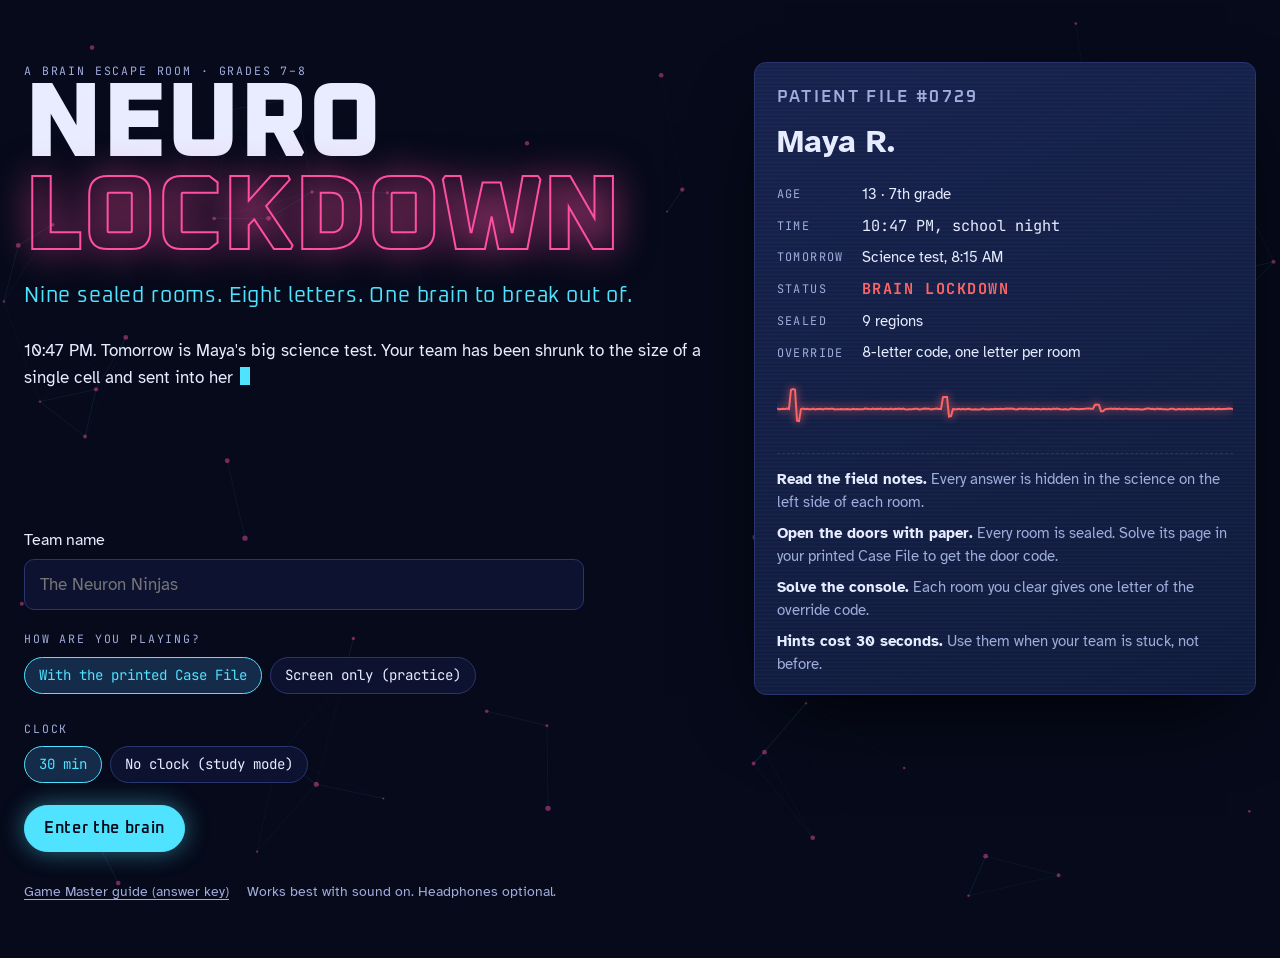
==== commit cc4089fa: "Simplify thalamus and memory vault pages; fit the game in 30 minutes Page 2 is now a plain sense-to-" ====
--- a/index.html
+++ b/index.html
@@ -458,7 +458,6 @@
             <span class="eyebrow" id="clock-lbl">Clock</span>
             <div class="seg" role="radiogroup" aria-labelledby="clock-lbl" style="margin-top:6px">
               <input type="radio" name="mins" id="m30" value="30" checked><label for="m30">30 min</label>
-              <input type="radio" name="mins" id="m45" value="45"><label for="m45">45 min</label>
               <input type="radio" name="mins" id="m0" value="0"><label for="m0">No clock (study mode)</label>
             </div>
           </div>
@@ -886,7 +885,7 @@
       ["Blood glucose dropping. Last meal was 6 hours ago.", "hunger", 18],
       ["10:30 PM. The room is dark. The body clock says: night.", "sleep", 75],
       ["\"Pop quiz, everyone!\" The amygdala just sent a danger signal.", "stress", 88]
-    ]);
+    ]).slice(0, 4);
     c.innerHTML = `
       <h3>Homeostasis control tower</h3>
       <div class="alertcard"><div class="thermo" id="hy-th"><i></i></div><div><span class="tag" id="hy-tag"></span><p id="hy-q" aria-live="polite"></p></div></div>
@@ -921,17 +920,17 @@
     <p>A little <span class="term">stress</span> can help you focus. Too much, and the alarm gets so loud that your frontal lobe, the thinking part, has trouble doing its job. That's why your mind can go blank during a test even when you studied.</p>
     <h4>Mindfulness</h4>
     <p><span class="term">Mindfulness</span> means paying attention to the present moment on purpose, without judging it. Slow breathing, especially a long, slow breath out, switches on your body's calming system and helps quiet the alarm. People who practice mindfulness regularly often react less strongly to stress.</p>
-    <div class="mission"><b>Mission</b>Take three slow breaths. Hold the button while you breathe in for about 4 seconds. Let go and breathe out for about 4 seconds.</div>`,
-  hints: ["Press and hold the button while you breathe in. Let go while you breathe out.", "Go slowly. Count 1-2-3-4 while holding, then 1-2-3-4 after you let go.", "Three slow breaths in a row turn off the alarm. On a keyboard, hold the Space bar."],
+    <div class="mission"><b>Mission</b>Take two slow breaths. Hold the button while you breathe in for about 4 seconds. Let go and breathe out for about 4 seconds.</div>`,
+  hints: ["Press and hold the button while you breathe in. Let go while you breathe out.", "Go slowly. Count 1-2-3-4 while holding, then 1-2-3-4 after you let go.", "Two slow breaths in a row turn off the alarm. On a keyboard, hold the Space bar."],
   fact: "Slow breathing is a remote control for your nervous system. A long breath out helps switch off the stress alarm.",
-  answer: "Hold the breathe button ~4 s (3–8 s counts), release and wait ~4 s. Repeat 3 times.",
+  answer: "Hold the breathe button ~4 s (3–8 s counts), release and wait ~4 s. Repeat 2 times.",
   build(c, solve) {
     c.innerHTML = `
       <h3>Stress alarm override</h3>
       <div class="stressbar" style="margin-top:10px"><span>STRESS</span><div class="bar"><i id="am-bar"></i></div><b id="am-pct">100%</b></div>
       <div class="breathe-stage"><div class="guide-ring"></div><div class="lung" id="am-lung"></div></div><p class="cue" id="am-cue">Ready<small>Press and hold to breathe in</small></p>
       <button class="breathe-btn" id="am-btn">Hold to breathe in</button>
-      <div class="cycles" id="am-cy"><i></i><i></i><i></i></div>
+      <div class="cycles" id="am-cy"><i></i><i></i></div>
       <p class="feedback" id="am-fb" aria-live="polite" style="text-align:center"></p>`;
     const wrap = c.closest(".console"), btn = $("#am-btn", c), lung = $("#am-lung", c), cue = $("#am-cue", c), fb = $("#am-fb", c);
     let phase = "ready", t0 = 0, count = 0, stress = 100, exT = null, done = false, raf;
@@ -961,10 +960,10 @@
       phase = "out"; t0 = performance.now();
       exT = setTimeout(() => {
         if (phase !== "out") return;
-        phase = "ready"; count++; Sound.chime(); fb.className = "feedback good"; fb.textContent = count < 3 ? "Nice and slow. The alarm is quieting down." : "";
-        $$("#am-cy i", c)[count - 1].classList.add("on"); setStress(Math.max(0, 100 - count * 34));
-        setCue(count < 3 ? "Good breath" : "Calm", count < 3 ? "Press and hold for the next one" : "The alarm is off");
-        if (count >= 3) { done = true; btn.disabled = true; btn.textContent = "Alarm off"; fb.className = "feedback good"; fb.textContent = "Stress 0%. The frontal lobe can think again."; setTimeout(solve, 1800); }
+        phase = "ready"; count++; Sound.chime(); fb.className = "feedback good"; fb.textContent = count < 2 ? "Nice and slow. The alarm is quieting down." : "";
+        $$("#am-cy i", c)[count - 1].classList.add("on"); setStress(Math.max(0, 100 - count * 50));
+        setCue(count < 2 ? "Good breath" : "Calm", count < 2 ? "Press and hold for the next one" : "The alarm is off");
+        if (count >= 2) { done = true; btn.disabled = true; btn.textContent = "Alarm off"; fb.className = "feedback good"; fb.textContent = "Stress 0%. The frontal lobe can think again."; setTimeout(solve, 1800); }
       }, 3500);
     };
     btn.addEventListener("pointerdown", e => { e.preventDefault(); btn.setPointerCapture?.(e.pointerId); press(); });
@@ -992,28 +991,28 @@
       <dt>Water</dt><dd>A hydrated, well-fed brain remembers better.</dd>
       <dt>Calm</dt><dd>Stress that lasts a long time floods the brain with cortisol, which can harm the hippocampus and make remembering harder.</dd>
     </dl>
-    <div class="mission"><b>Mission</b>Watch the memory pattern, then repeat it. Survive three rounds to lock the memories in.</div>`,
+    <div class="mission"><b>Mission</b>Watch the memory pattern, then repeat it. Survive two rounds to lock the memories in.</div>`,
   hints: ["Watch the whole pattern before you click. Saying the words out loud helps.", "Chunk it: group the pattern into pairs, like a phone number.", "If you miss, the same pattern replays. You never lose progress."],
   fact: "London taxi drivers who memorized thousands of streets had a larger back part of the hippocampus. Practice changes your brain.",
-  answer: "Simon-style memory game: repeat the lit-up sequence for rounds of 3, 4 and 5. The sequence is random each time.",
+  answer: "Simon-style memory game: repeat the lit-up sequence for rounds of 3 and 4. The sequence is random each time.",
   build(c, solve) {
     const O = [["Sleep", "#c792ff", `<path d="M20 4a14 14 0 1 0 14 18A11 11 0 0 1 20 4z"/>`], ["Practice", "#4fe3ff", `<path d="M6 8h22l6 6v20H6z"/><path d="M11 18h14M11 24h14M11 30h8"/>`], ["Water", "#57efa2", `<path d="M20 4c7 9 11 15 11 21a11 11 0 0 1-22 0c0-6 4-12 11-21z"/>`], ["Calm", "#ffb547", `<circle cx="20" cy="20" r="6"/><circle cx="20" cy="20" r="13"/>`]];
     c.innerHTML = `
       <h3>Memory consolidation</h3>
       <div class="orbs" id="hp-o">${O.map((o, i) => `<button class="orb" data-i="${i}" style="--c:${o[1]}" disabled><svg viewBox="0 0 40 40" aria-hidden="true">${o[2]}</svg>${o[0]}</button>`).join("")}</div>
-      <p class="mem-status" id="hp-s">Round 0 of 3</p>
+      <p class="mem-status" id="hp-s">Round 0 of 2</p>
       <div class="row" style="justify-content:center;margin-top:12px"><button class="btn primary" id="hp-go">Start memory scan</button></div>
       <p class="feedback" id="hp-fb" aria-live="polite" style="text-align:center"></p>`;
     const seq = Array.from({ length: 5 }, () => Math.floor(Math.random() * 4));
-    const lens = [3, 4, 5]; let round = 0, pos = 0, listening = false, timers = [];
+    const lens = [3, 4]; let round = 0, pos = 0, listening = false, timers = [];
     const orbs = $$(".orb", c), fb = $("#hp-fb", c), st = $("#hp-s", c), go = $("#hp-go", c);
     const flash = (i, ms = 420) => { orbs[i].classList.add("lit"); Sound.orb(i); timers.push(setTimeout(() => orbs[i].classList.remove("lit"), ms)); };
     const play = () => {
       listening = false; orbs.forEach(o => o.disabled = true); go.disabled = true; pos = 0;
-      st.textContent = `Round ${round + 1} of 3 · watch`;
+      st.textContent = `Round ${round + 1} of 2 · watch`;
       const n = lens[round];
       for (let k = 0; k < n; k++) timers.push(setTimeout(() => flash(seq[k]), 700 + k * 720));
-      timers.push(setTimeout(() => { listening = true; orbs.forEach(o => o.disabled = false); st.textContent = `Round ${round + 1} of 3 · your turn`; orbs[0].focus({ preventScroll: true }); }, 700 + n * 720));
+      timers.push(setTimeout(() => { listening = true; orbs.forEach(o => o.disabled = false); st.textContent = `Round ${round + 1} of 2 · your turn`; orbs[0].focus({ preventScroll: true }); }, 700 + n * 720));
     };
     go.onclick = () => { fb.textContent = ""; play(); };
     $("#hp-o", c).onclick = e => {
@@ -1026,7 +1025,7 @@
       pos++;
       if (pos === lens[round]) {
         listening = false; round++; fb.className = "feedback good"; orbs.forEach(o => o.disabled = true);
-        if (round === 3) { st.textContent = "Round 3 of 3 · stored"; fb.textContent = "Memories saved to long-term storage."; orbs.forEach(o => o.disabled = true); timers.push(setTimeout(() => { Sound.good(); solve(); }, 900)); }
+        if (round === 2) { st.textContent = "Round 2 of 2 · stored"; fb.textContent = "Memories saved to long-term storage."; orbs.forEach(o => o.disabled = true); timers.push(setTimeout(() => { Sound.good(); solve(); }, 900)); }
         else { fb.textContent = "Stored. Next pattern is longer."; timers.push(setTimeout(play, 1400)); }
       }
     };
@@ -1165,7 +1164,7 @@
       <dt>GABA</dt><dd><b>The brain's brakes.</b> Tells neurons to slow down and fire less, which helps you feel calm and fall asleep. Its partner, glutamate, is the gas pedal.</dd>
     </dl>
     <p>Sleep, exercise, sunlight and good food all help keep these messengers balanced.</p>
-    <div class="mission"><b>Mission</b>Read each situation and release the neurotransmitter that fits. Six correct messages restart the conversation.</div>`,
+    <div class="mission"><b>Mission</b>Read each situation and release the neurotransmitter that fits. Four correct messages restart the conversation.</div>`,
   hints: ["Look for the key idea: reward and motivation, mood and sleep, or calming down.", "Dopamine = \"do it again.\" Serotonin = steady mood. GABA = brakes.", "Goals and rewards → Dopamine. Mood, sleep, gut → Serotonin. Calming and slowing neurons → GABA."],
   fact: "A synapse is about 20 nanometers wide. Thousands of them would fit across the width of a human hair.",
   answer: "Rewards/goals/motivation/movement → Dopamine; mood/sleep/appetite/gut → Serotonin; calming/slowing/brakes → GABA.",
@@ -1178,7 +1177,7 @@
       ["This messenger is mostly made in the gut and helps control appetite.", "serotonin"],
       ["Maya's racing thoughts slow down so she can finally fall asleep.", "gaba"],
       ["The brakes: this messenger tells overexcited neurons to fire less.", "gaba"]
-    ]);
+    ]).slice(0, 4);
     c.innerHTML = `
       <h3>Synapse transmission</h3>
       <div class="syn-wrap">
@@ -1278,10 +1277,10 @@
 ];
 const DOORS = {
   brainstem: { page: 2, title: "Autopilot Check", code: "PONS", hints: ["Circle only the jobs your body does without you deciding to do them. The field notes list them.", "Breathing, heartbeat, swallowing and sneezing are automatic. Their letters spell a part of the brainstem: PONS."] },
-  thalamus: { page: 2, title: "Relay Map", code: "RUDL", arrows: true, hints: ["Draw each sense's line through the thalamus to the lobe that handles it. Smell never goes through the thalamus, so it adds no arrow.", "Sight goes right, touch goes up, sound goes down, movement goes left: → ↑ ↓ ←."] },
+  thalamus: { page: 2, title: "Relay Match", code: "RELAY", hints: ["Draw a line from each sense to the part of the brain that handles it. The field notes list them under 'Where signals go'.", "Sight→Occipital R, Sound→Temporal E, Touch→Parietal L, Taste→Insula A, Movement→Frontal Y: RELAY."] },
   hypothalamus: { page: 3, title: "Control Tower", code: "FOCUS", hints: ["Draw a line from each alert to the response that brings the body back to normal. Read the letters in alert order.", "Hunger F, Shiver O, Sweat C, Thirst U, Sleepiness S: FOCUS."] },
   amygdala: { page: 3, title: "Alarm Words", code: "CALM", hints: ["Every answer is in the amygdala's field notes on the left. Write one letter per box.", "CORTISOL, AMYGDALA, SLOW, MINDFULNESS. The shaded boxes spell CALM."] },
-  hippocampus: { page: 4, title: "Memory Vault", code: "3816", hints: ["Split the job. Each teammate memorizes one or two numbers. Say them out loud.", "Moon (sleep) 3, quiz (practice) 8, drop (water) 1, circles (calm) 6: 3816."] },
+  hippocampus: { page: 4, title: "Memory Vault", code: "3816", hints: ["Split the job. Each teammate memorizes one number. Say them out loud.", "Moon (sleep) 3, quiz (practice) 8, drop (water) 1, circles (calm) 6: 3816."] },
   temporal: { page: 5, title: "Lobe Map", code: "72597", hints: ["Match each job to the lobe that does it. The field notes list all four lobes.", "Temporal 7, Occipital 2, Parietal 5, Frontal 9, Temporal 7: 72597."] },
   limbic: { page: 5, title: "Team Roster", code: "587", hints: ["Only four of the eight structures are on the limbic team. They're listed in the field notes.", "Amygdala 128 + Hippocampus 205 + Hypothalamus 74 + Cingulate gyrus 180 = 587."] },
   synapse: { page: 6, title: "Message Decoder", code: "VESICLE", hints: ["Pick the messenger for each situation, then find that card's letter under the messenger's column.", "Dopamine, Serotonin, GABA, Serotonin, Dopamine, Dopamine, GABA spells VESICLE."] }
@@ -1506,7 +1505,7 @@
 function gmGuide() {
   modal(`<h2 id="modal-title">Game Master guide</h2>
     <p style="color:var(--muted);margin-top:6px">For the person running the escape room. Keep this screen away from players.</p>
-    <p style="margin-top:12px"><b>Door codes (printed Case File mode):</b> Brainstem <b class="mono">PONS</b> · Thalamus <b class="mono">→ ↑ ↓ ←</b> · Hypothalamus <b class="mono">FOCUS</b> · Amygdala <b class="mono">CALM</b> · Hippocampus <b class="mono">3816</b> · Temporal <b class="mono">72597</b> · Limbic <b class="mono">587</b> · Synapse <b class="mono">VESICLE</b>.</p>
+    <p style="margin-top:12px"><b>Door codes (printed Case File mode):</b> Brainstem <b class="mono">PONS</b> · Thalamus <b class="mono">RELAY</b> · Hypothalamus <b class="mono">FOCUS</b> · Amygdala <b class="mono">CALM</b> · Hippocampus <b class="mono">3816</b> · Temporal <b class="mono">72597</b> · Limbic <b class="mono">587</b> · Synapse <b class="mono">VESICLE</b>.</p>
     <p style="margin-top:12px"><b>Flow:</b> Brainstem first → the 7 inner rooms in any order → Frontal lobe exit. Each inner room gives one letter; together they spell <b class="mono">LEARNING</b>.</p>
     <div class="gm-scroll"><table class="gm-table"><thead><tr><th>Room</th><th>Letter</th><th>Solution</th>${S.gm && S.started ? "<th></th>" : ""}</tr></thead><tbody>
     ${ROOMS.map(r => `<tr><th>${r.name}</th><td class="mono">${r.letter || "—"}</td><td>${r.answer}</td>${S.gm && S.started ? `<td><button class="btn small" data-act="gm-skip" data-room="${r.id}" ${S.solved[r.id] || access(r) === "locked" ? "disabled" : ""}>Skip</button></td>` : ""}</tr>`).join("")}
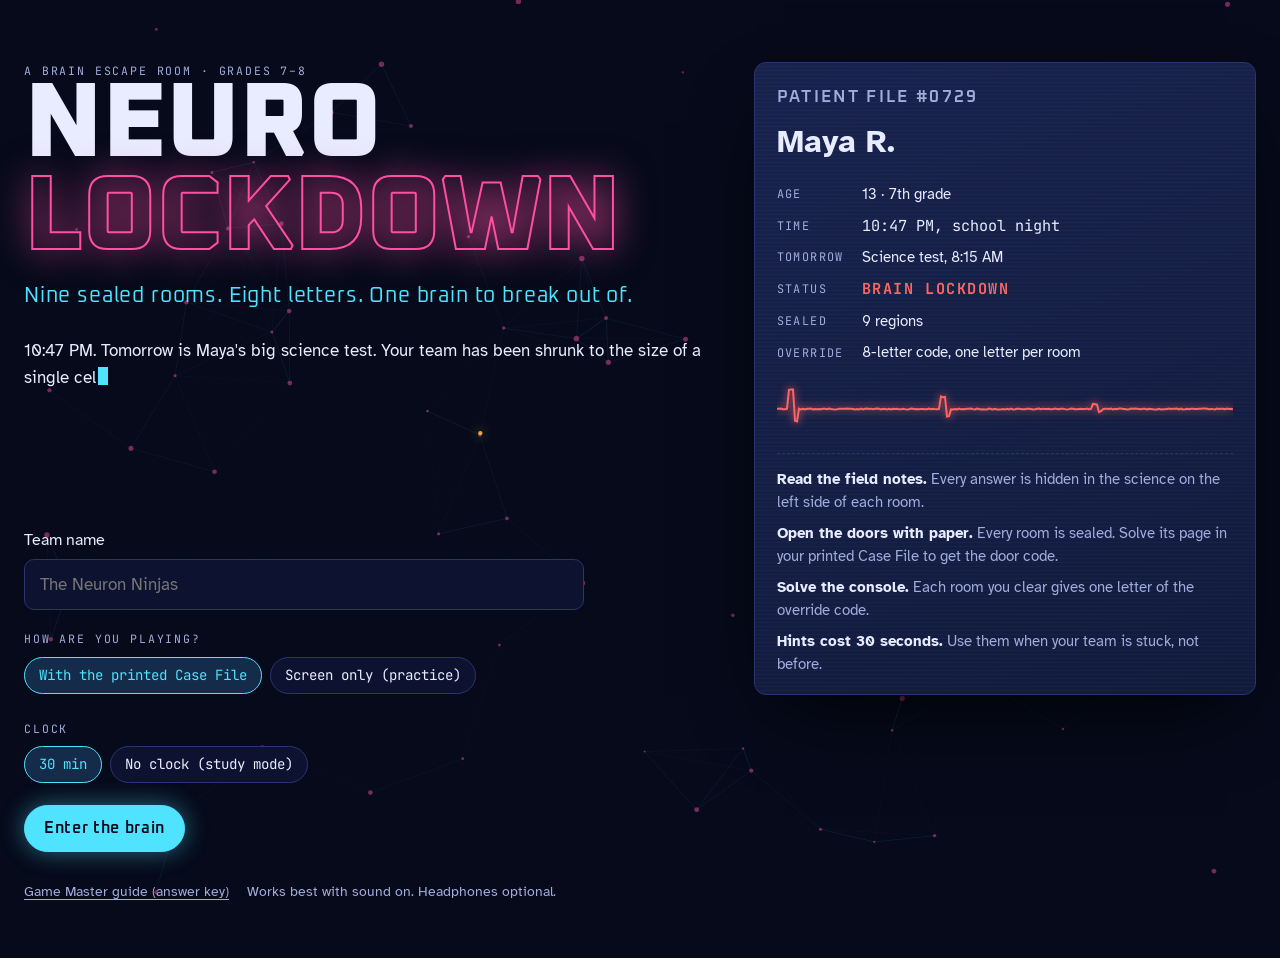
==== commit 27ae7dd0: "Add a 'Why it matters for learning' box to every room Connects each brain part to learning at school" ====
--- a/index.html
+++ b/index.html
@@ -188,6 +188,9 @@
 .notes .mission{margin-top:18px;border:1px solid color-mix(in srgb,var(--heat) 50%,var(--line));background:color-mix(in srgb,var(--heat) 8%,transparent);border-radius:10px;padding:12px 14px}
 .notes .mission b{color:var(--heat);font-family:var(--f-display);letter-spacing:.06em;text-transform:uppercase;font-size:.85rem;display:block}
 .term{color:var(--stain);font-weight:700}
+.learnbox{margin-top:18px;border:1px solid color-mix(in srgb,var(--ok) 55%,var(--line));background:color-mix(in srgb,var(--ok) 9%,transparent);border-radius:10px;padding:12px 14px;max-width:60ch}
+.learnbox b{color:var(--ok);font-family:var(--f-display);letter-spacing:.06em;text-transform:uppercase;font-size:.85rem;display:block;margin-bottom:2px}
+.solved-panel .learnbox{margin-top:0}
 .console{position:relative;background:linear-gradient(180deg,var(--panel-2),var(--panel));border:1px solid var(--line);border-radius:var(--r);padding:20px;min-height:420px;overflow:hidden}
 .console::after{content:"";position:absolute;inset:0;pointer-events:none;background:radial-gradient(120% 90% at 50% 50%,transparent 55%,color-mix(in srgb,var(--bad) calc(var(--alarm) * 60%),transparent));transition:background .6s}
 .console h3{font-size:1.05rem;letter-spacing:.1em;text-transform:uppercase;color:var(--muted);font-weight:600}
@@ -1286,6 +1289,19 @@
   synapse: { page: 6, title: "Message Decoder", code: "VESICLE", hints: ["Pick the messenger for each situation, then find that card's letter under the messenger's column.", "Dopamine, Serotonin, GABA, Serotonin, Dopamine, Dopamine, GABA spells VESICLE."] }
 };
 ROOMS.forEach(r => r.door = DOORS[r.id]);
+const LEARN = {
+  brainstem: "Your brainstem keeps you awake and alert in class, but only with a steady supply of oxygen, glucose and water. Eating breakfast and drinking water really do help you focus.",
+  thalamus: "Your thalamus decides which signals get passed along. In a noisy classroom, it helps you tune out the hallway and pay attention to your teacher. Fewer distractions, like a silenced phone, make its job easier.",
+  hypothalamus: "When you're hungry, thirsty, too hot or short on sleep, the hypothalamus makes your body fix that first. That's why it's hard to learn on an empty stomach or after staying up late.",
+  amygdala: "When the alarm goes off during a test, your thinking brain gets less power and your mind can go blank. A few slow breaths before a test calm the alarm so you can use what you studied.",
+  hippocampus: "Everything you learn passes through the hippocampus on its way to long-term memory. Sleeping well and quizzing yourself are two of the best ways to make studying stick.",
+  temporal: "Your temporal lobes are how you understand what your teacher says and what you read. Listening closely and putting ideas into your own words helps them do their job.",
+  limbic: "Because emotion and memory are wired together, you remember lessons that surprise you, interest you or make you laugh. Connecting a topic to something you care about makes it easier to remember.",
+  synapse: "Every time you learn or practice something, the synapses between those neurons get stronger. Dopamine is part of why finishing a small goal feels good, so breaking big assignments into small steps keeps you motivated.",
+  frontal: "Your frontal lobe plans your studying, keeps you focused and stops you from grabbing your phone. It's still developing, and it gets stronger every time you practice planning and self-control."
+};
+ROOMS.forEach(r => { r.learn = LEARN[r.id]; });
+const learnBox = r => `<div class="learnbox"><b>Why it matters for learning</b>${r.learn}</div>`;
 const byId = Object.fromEntries(ROOMS.map(r => [r.id, r]));
 const doorPhase = r => S.mode === "paper" && !!r.door && !S.doors[r.id] && !S.solved[r.id];
 const ARW = { U: "↑", D: "↓", L: "←", R: "→" };
@@ -1359,7 +1375,7 @@
   $("#r-eyebrow").textContent = r.final ? "Final room · Exit" : `Room · ${r.name}`;
   $("#r-title").innerHTML = `${r.title}`;
   $("#r-sub").textContent = r.sub;
-  $("#r-notes").innerHTML = `<p class="eyebrow"><span>Field notes</span><span>${r.name}</span></p>${r.notes}`;
+  $("#r-notes").innerHTML = `<p class="eyebrow"><span>Field notes</span><span>${r.name}</span></p>${r.notes.replace('<div class="mission">', learnBox(r) + '<div class="mission">')}`;
   $("#r-notes").scrollTop = 0;
   renderHints();
   show("room");
@@ -1439,6 +1455,7 @@
       <div class="bigletter" aria-label="Letter ${r.letter}">${r.letter}</div>
       <h3 style="color:var(--text);text-transform:none;letter-spacing:0;font-size:1.4rem">Override letter recovered: ${r.letter}</h3>
       <div class="factcard"><b>Brain fact unlocked</b>${r.fact}</div>
+      ${learnBox(r)}
       <p style="color:var(--muted)">Terms discovered: ${r.terms.map(t => `<span class="term">${t}</span>`).join(", ")}</p>
       <div class="row">
         <button class="btn primary" data-act="${solvedCount() === 8 ? "go-final" : "map"}">${solvedCount() === 8 ? "Head to the frontal lobe →" : "Back to the brain map"}</button>
